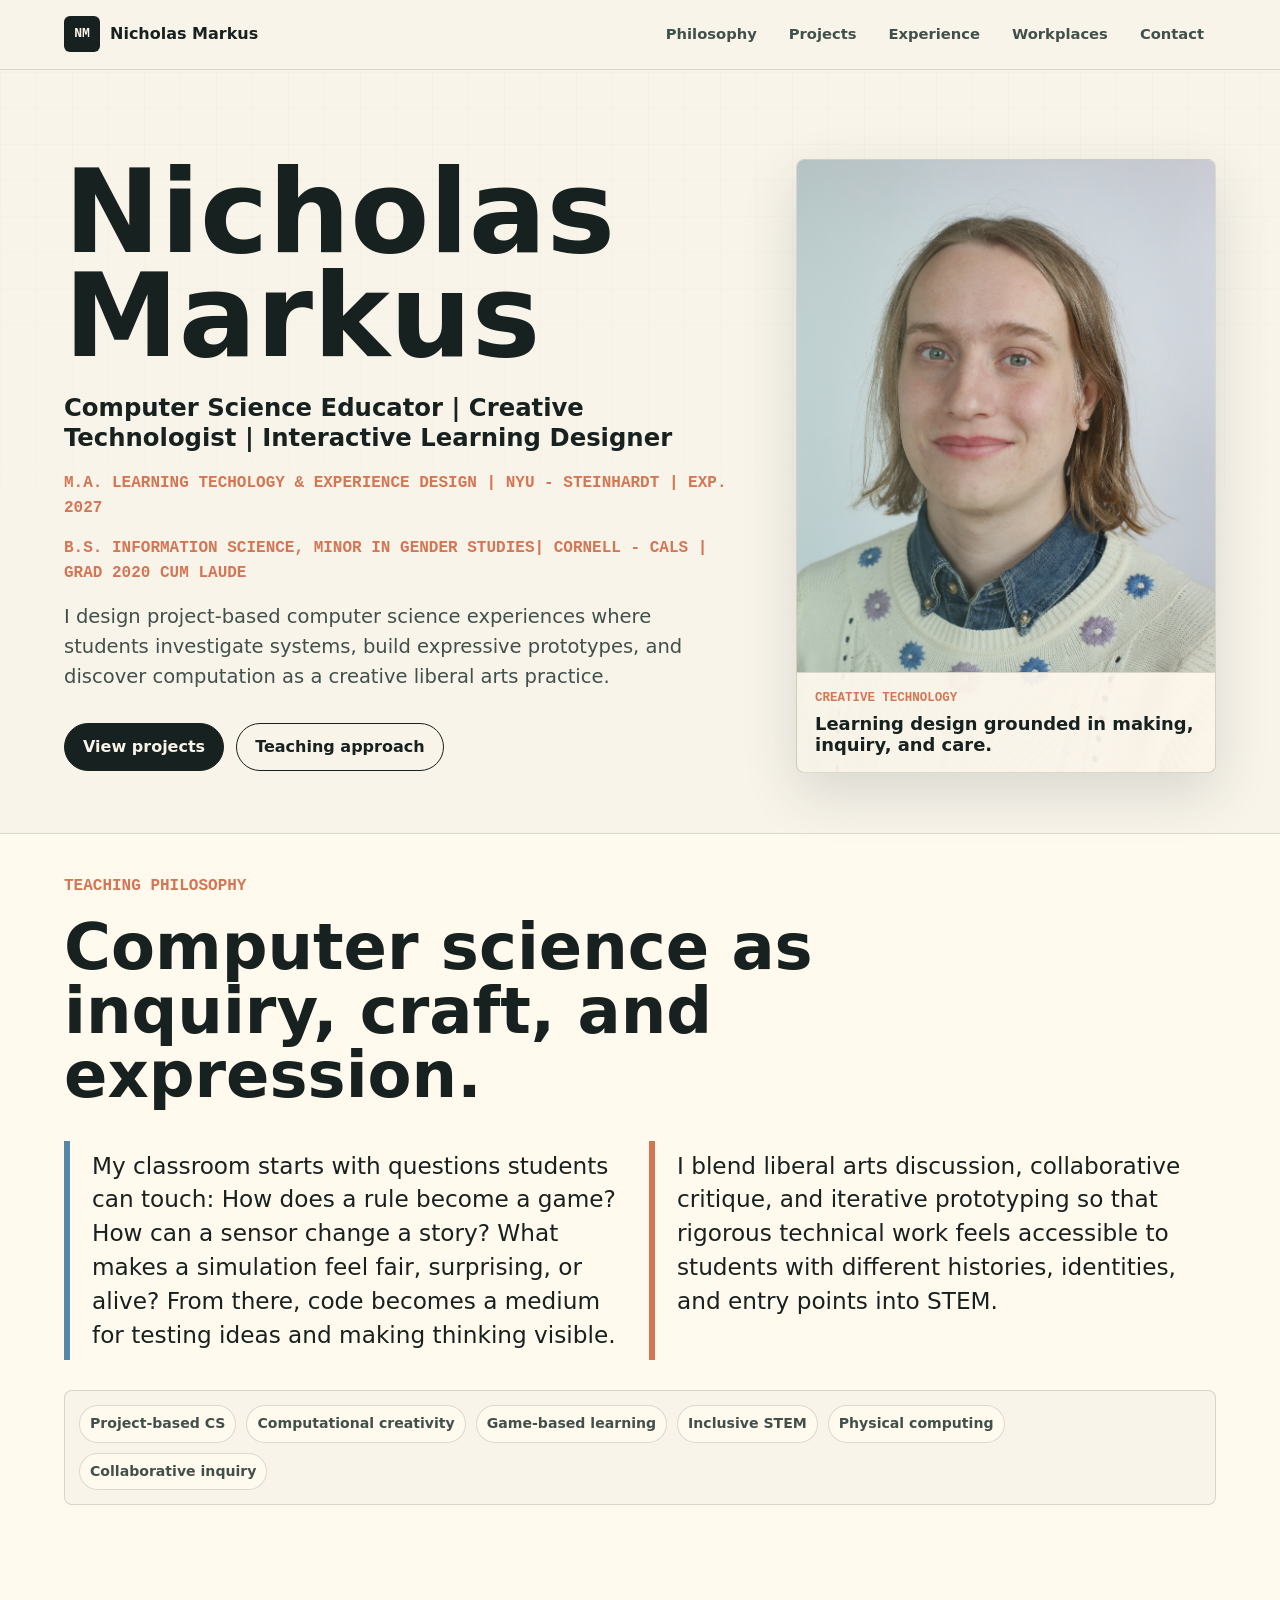
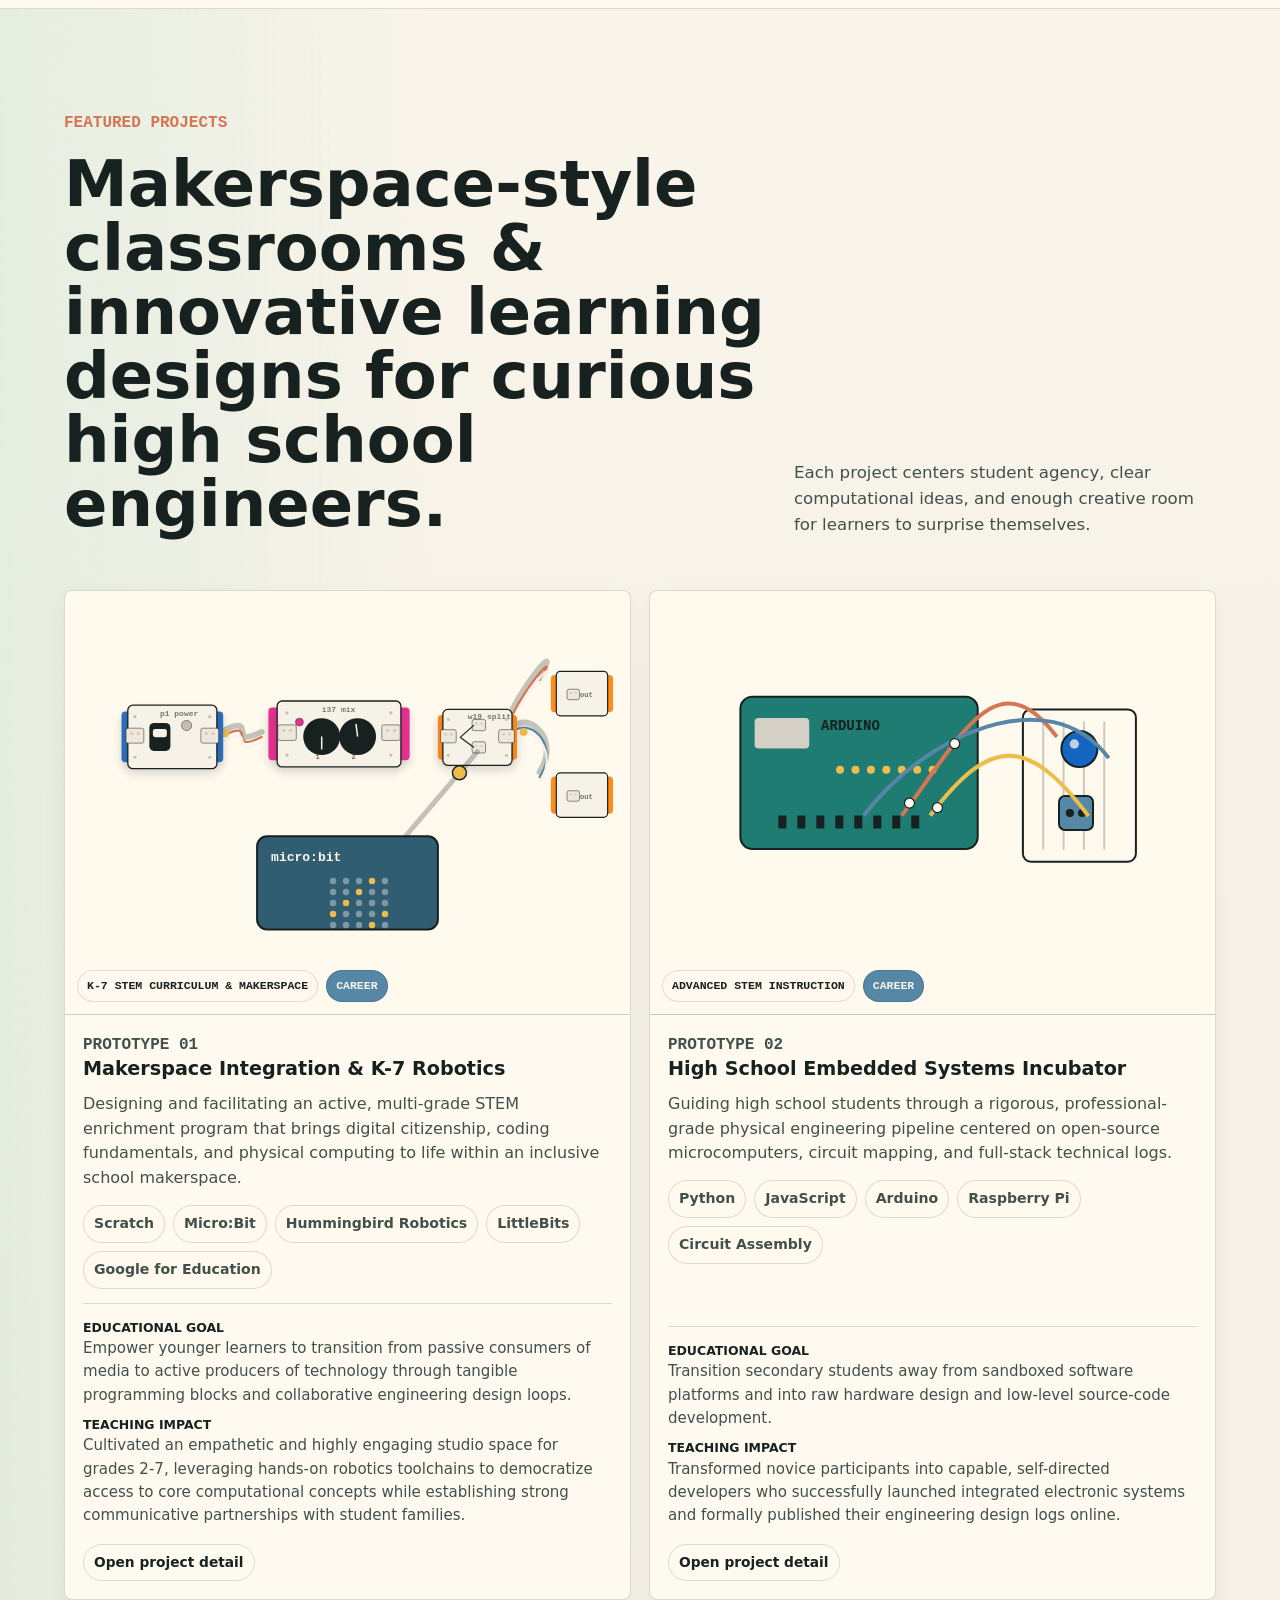
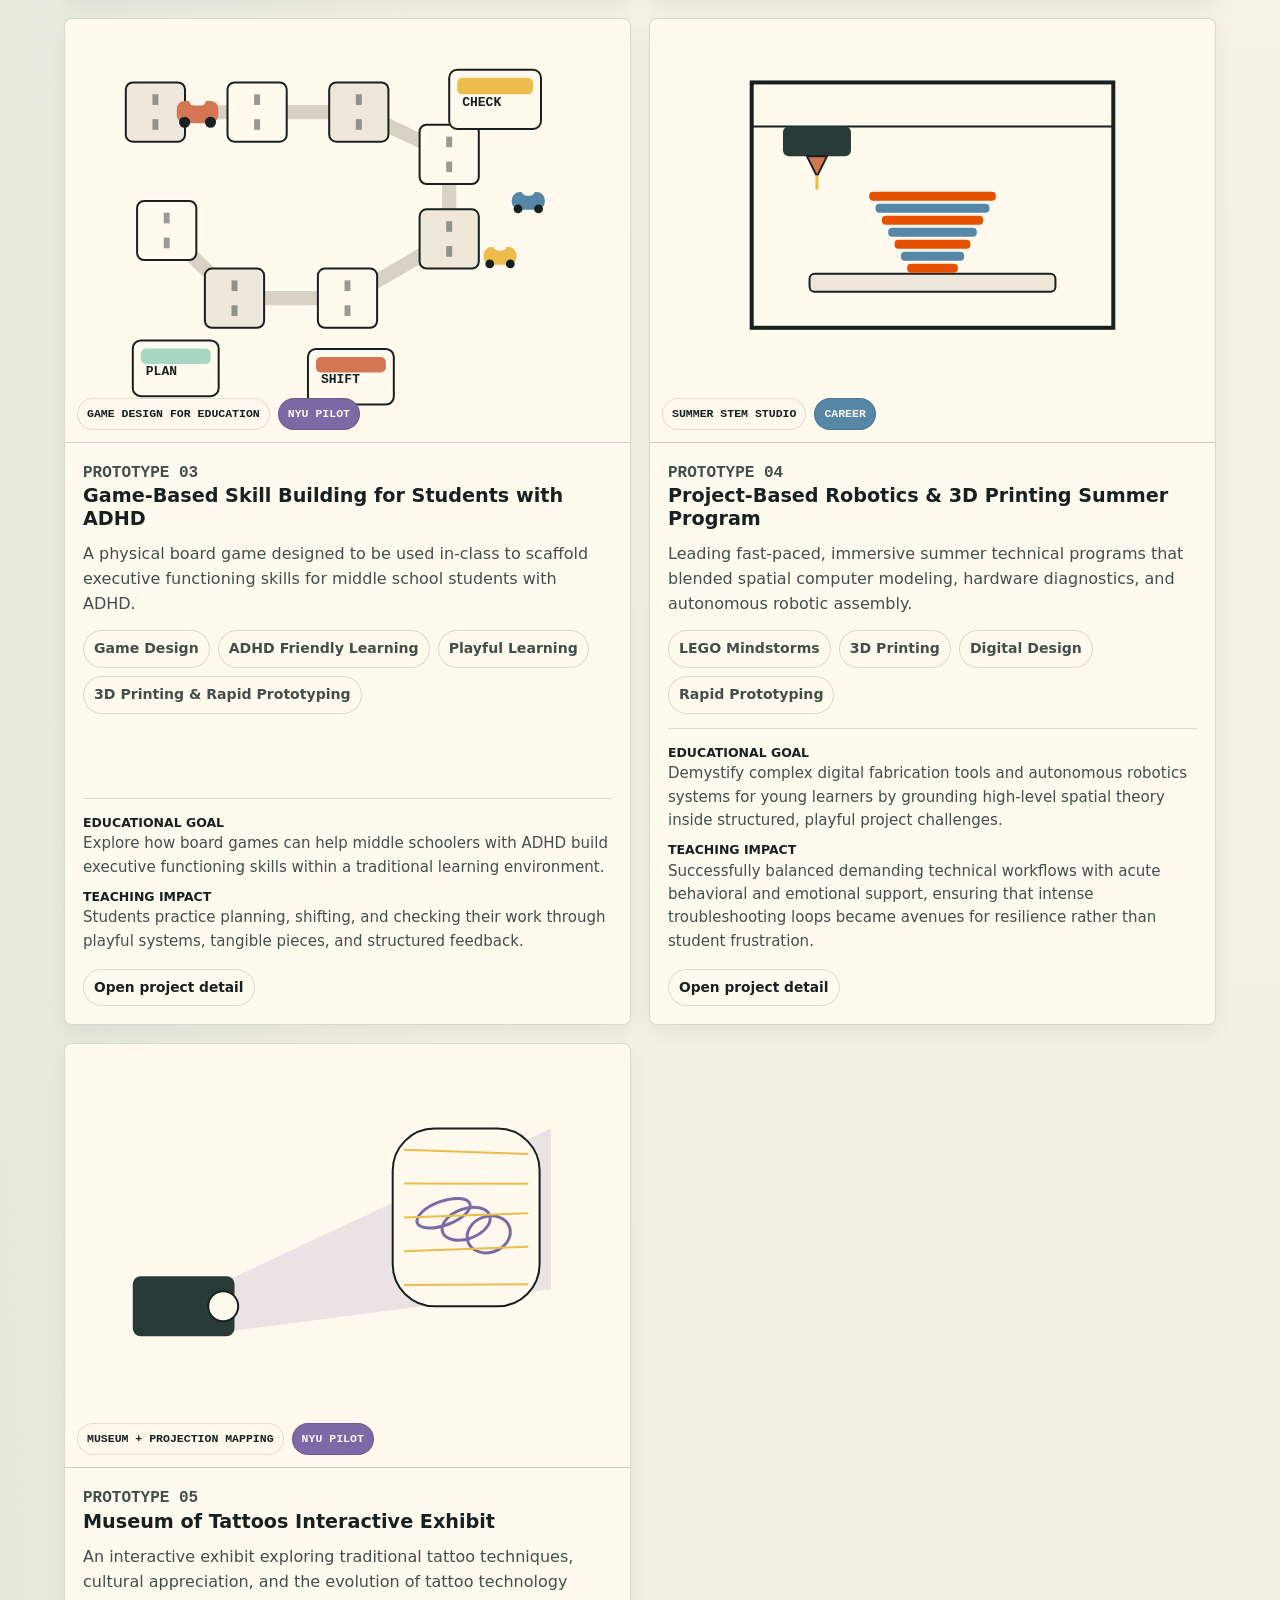
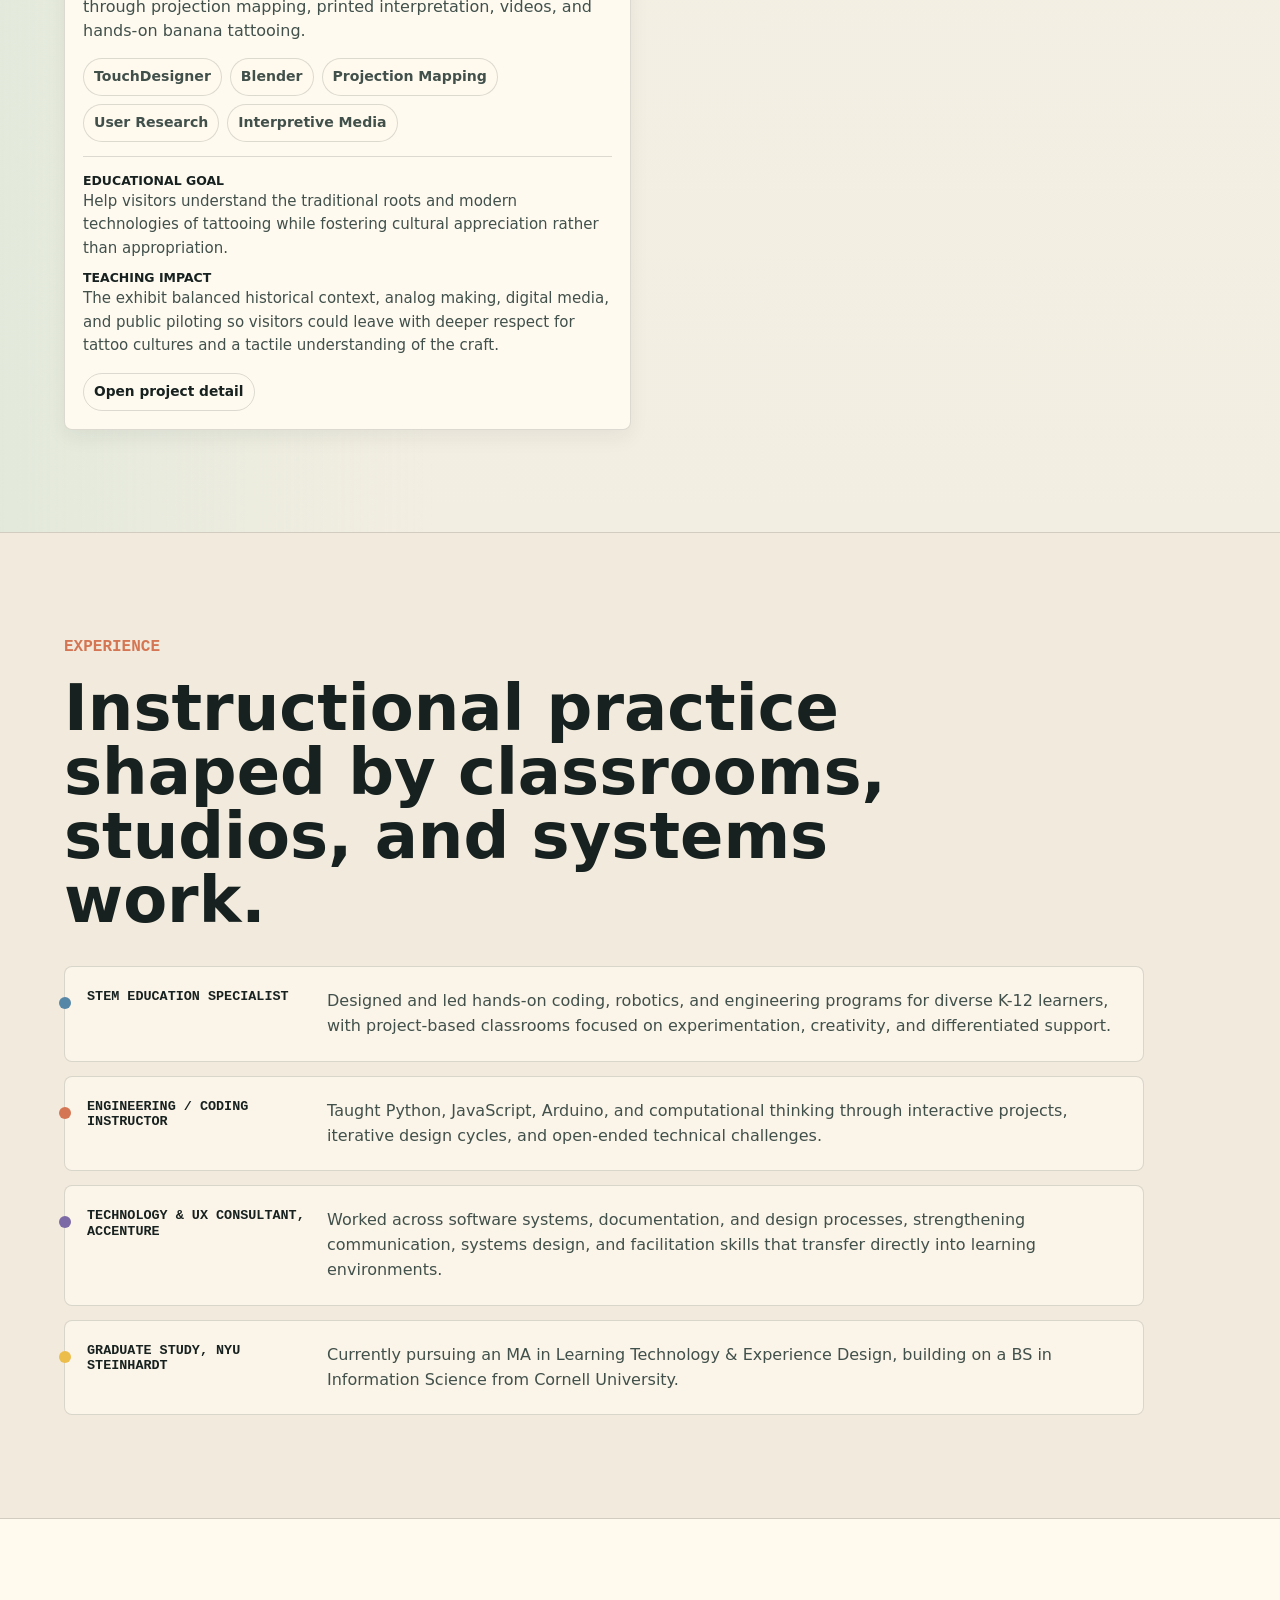
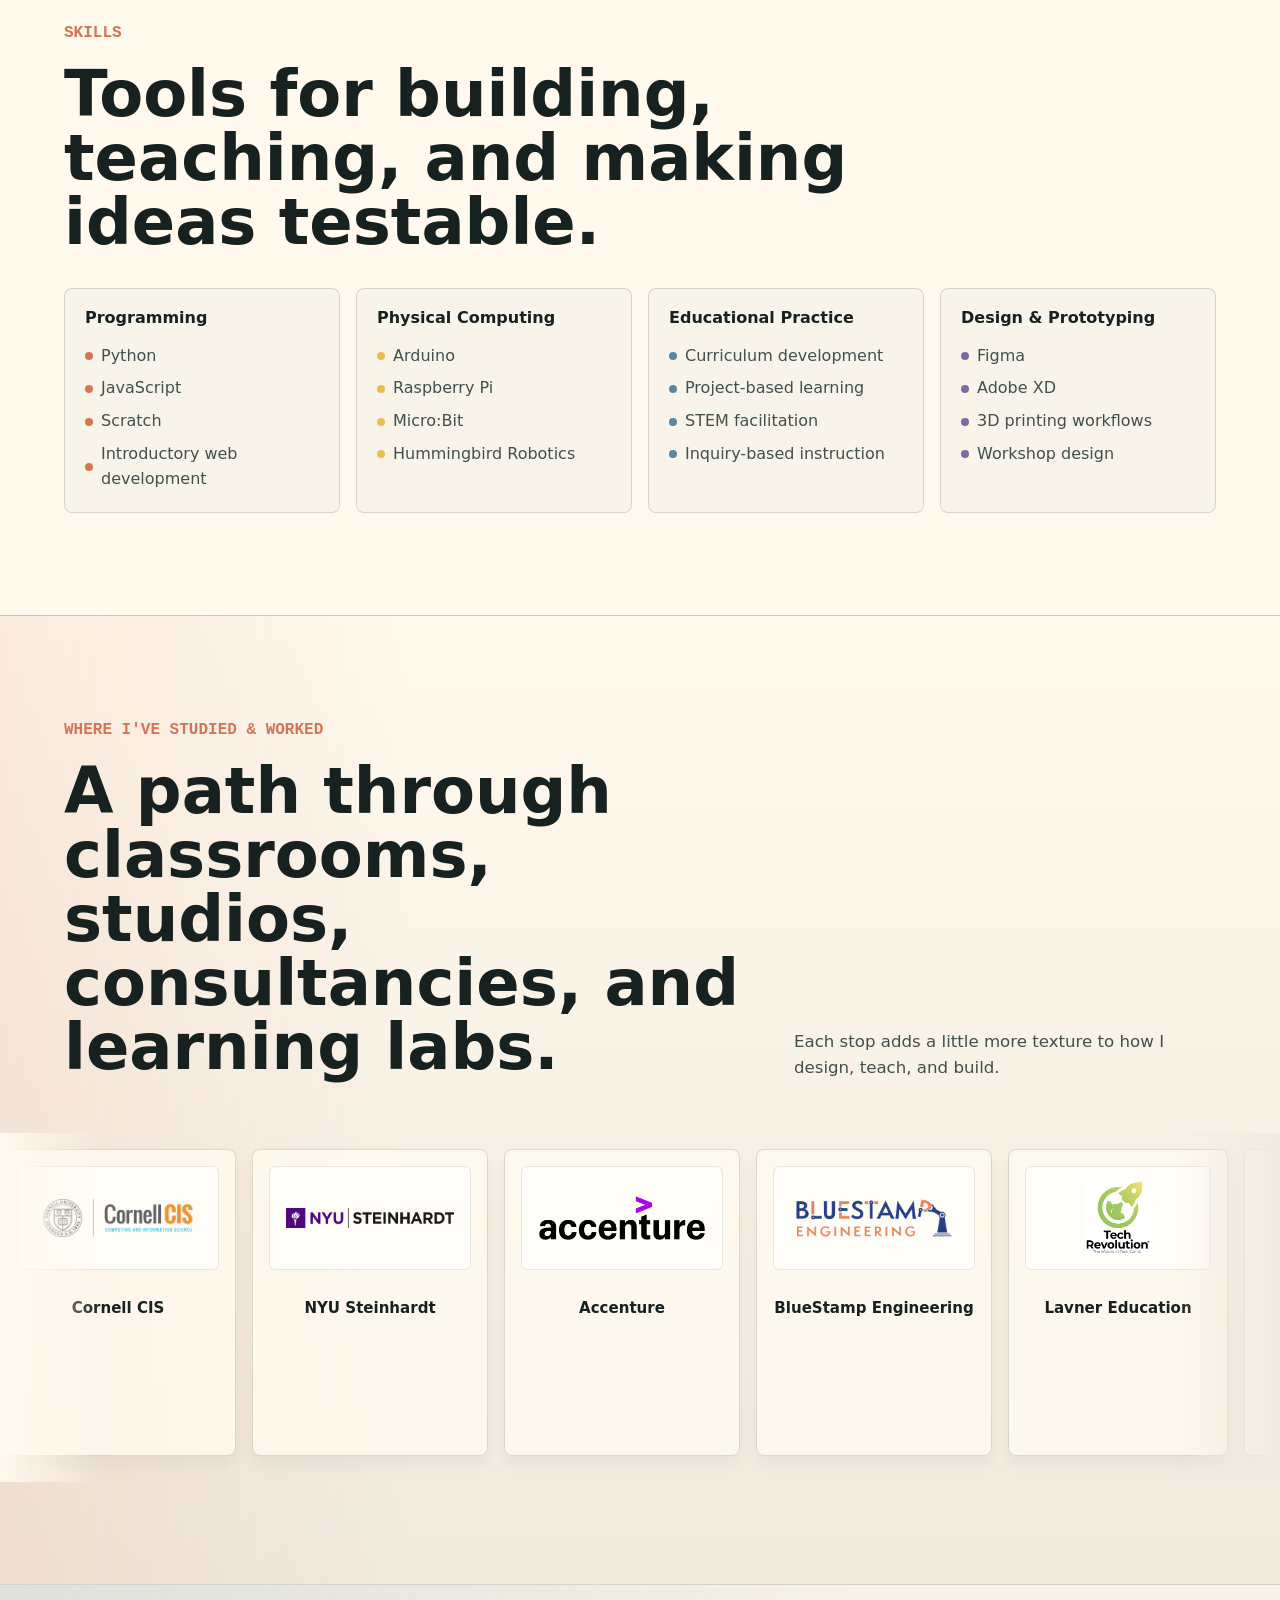
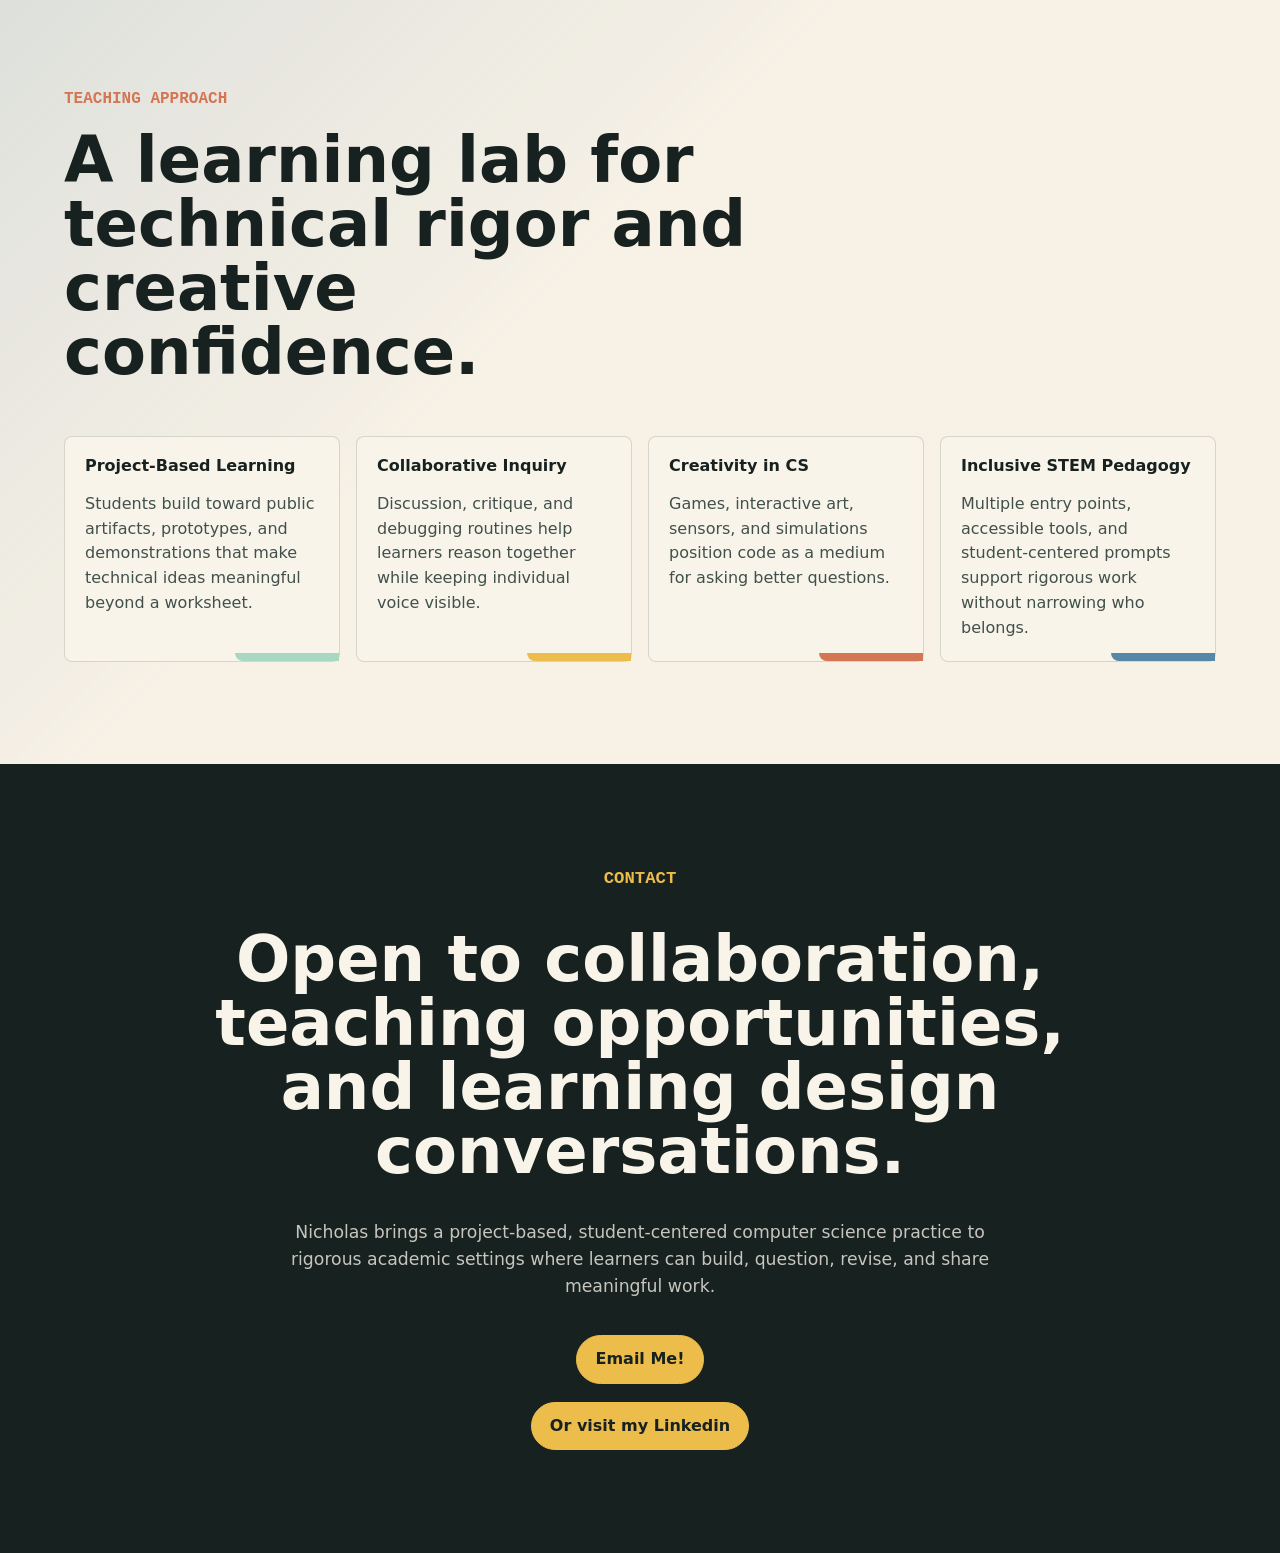
==== index.html @ 75f7d72e "updates from codex" ====
<!doctype html>
<html lang="en">
  <head>
    <meta charset="UTF-8" />
    <meta name="viewport" content="width=device-width, initial-scale=1.0" />
    <meta
      name="description"
      content="Portfolio for Nicholas Markus, Computer Science educator, creative technologist, and interactive learning designer."
    />
    <title>Nicholas Markus | CS Educator & Creative Technologist</title>
    <link rel="stylesheet" href="./styles.css" />
  </head>
  <body>
    <div class="site-shell">
      <header class="topbar" aria-label="Primary navigation">
        <a class="brand-mark" href="#home" aria-label="Nicholas Markus home">
          <span class="brand-glyph" aria-hidden="true">NM</span>
          <span>Nicholas Markus</span>
        </a>
        <nav class="nav-links" aria-label="Page sections">
          <a href="#philosophy">Philosophy</a>
          <a href="#projects">Projects</a>
          <a href="#experience">Experience</a>
          <a href="#workplaces">Workplaces</a>
          <a href="#contact">Contact</a>
        </nav>
      </header>

      <main>
        <section class="hero section-band" id="home" aria-labelledby="hero-title">
          <div class="hero-copy">
            <!-- <p class="eyebrow">Bard High School Early College Manhattan | Summer Scholars Experience</p> -->
            <h1 id="hero-title">Nicholas Markus</h1>
            <p class="tagline">Computer Science Educator | Creative Technologist | Interactive Learning Designer</p>
            <p class="eyebrow">M.A. Learning Techology & Experience Design | NYU - Steinhardt | exp. 2027</p>
            <p class="eyebrow">B.S. Information Science, minor in Gender Studies| Cornell - CALS | grad 2020 Cum Laude</p>
            <p class="hero-intro">
              I design project-based computer science experiences where students investigate systems,
              build expressive prototypes, and discover computation as a creative liberal arts practice.
            </p>
            <div class="hero-actions" aria-label="Portfolio highlights">
              <a class="text-action" href="#projects">View projects</a>
              <a class="text-action secondary" href="#approach">Teaching approach</a>
            </div>
          </div>

          <figure class="hero-portrait" aria-label="Portrait of Nicholas Markus">
            <img
              src="./assets/featured-images/headshots/headshot2.jpg"
              alt="Nicholas Markus"
            />
            <figcaption>
              <span>Creative technology</span>
              <strong>Learning design grounded in making, inquiry, and care.</strong>
            </figcaption>
          </figure>
        </section>


        <section class="section-band philosophy-band" id="philosophy" aria-labelledby="philosophy-title">
          <div class="section-heading">
            <p class="eyebrow">Teaching Philosophy</p>
            <h2 id="philosophy-title">Computer science as inquiry, craft, and expression.</h2>
          </div>
          <div class="philosophy-grid">
            <article class="statement-block">
              <p>
                My classroom starts with questions students can touch: How does a rule become a game?
                How can a sensor change a story? What makes a simulation feel fair, surprising, or alive?
                From there, code becomes a medium for testing ideas and making thinking visible.
              </p>
            </article>
            <article class="statement-block accent">
              <p>
                I blend liberal arts discussion, collaborative critique, and iterative prototyping so that
                rigorous technical work feels accessible to students with different histories, identities,
                and entry points into STEM.
              </p>
            </article>
            <div class="method-strip" aria-label="Core teaching themes">
              <span>Project-based CS</span>
              <span>Computational creativity</span>
              <span>Game-based learning</span>
              <span>Inclusive STEM</span>
              <span>Physical computing</span>
              <span>Collaborative inquiry</span>
            </div>
          </div>
        </section>

        <section class="section-band projects-band" id="projects" aria-labelledby="projects-title">
          <div class="section-heading wide">
            <p class="eyebrow">Featured Projects</p>
            <h2 id="projects-title">Makerspace-style classrooms & innovative learning designs for curious high school engineers.</h2>
            <p>
              Each project centers student agency, clear computational ideas, and enough creative room for
              learners to surprise themselves.
            </p>
          </div>
          <div class="project-grid" id="projectGrid"></div>
        </section>

        <section class="section-band experience-band" id="experience" aria-labelledby="experience-title">
          <div class="section-heading">
            <p class="eyebrow">Experience</p>
            <h2 id="experience-title">Instructional practice shaped by classrooms, studios, and systems work.</h2>
          </div>
          <div class="timeline" id="experienceTimeline"></div>
        </section>

        <section class="section-band skills-band" id="skills" aria-labelledby="skills-title">
          <div class="section-heading">
            <p class="eyebrow">Skills</p>
            <h2 id="skills-title">Tools for building, teaching, and making ideas testable.</h2>
          </div>
          <div class="skills-grid" id="skillsGrid"></div>
        </section>

        <section class="section-band workplaces-band" id="workplaces" aria-labelledby="workplaces-title">
          <div class="section-heading wide">
            <p class="eyebrow">Where I've Studied & Worked</p>
            <h2 id="workplaces-title">A path through classrooms, studios, consultancies, and learning labs.</h2>
            <p>
              Each stop adds a little more texture to how I design, teach, and build.
            </p>
          </div>
          <div class="workplace-marquee" aria-label="Schools and workplaces">
            <div class="workplace-track" id="workplaceTrack"></div>
          </div>
        </section>

        <section class="section-band approach-band" id="approach" aria-labelledby="approach-title">
          <div class="section-heading wide">
            <p class="eyebrow">Teaching Approach</p>
            <h2 id="approach-title">A learning lab for technical rigor and creative confidence.</h2>
          </div>
          <div class="approach-map" id="approachMap"></div>
        </section>

        <section class="section-band contact-band" id="contact" aria-labelledby="contact-title">
          <div class="contact-panel">
            <p class="eyebrow">Contact</p>
            <h2 id="contact-title">Open to collaboration, teaching opportunities, and learning design conversations.</h2>
            <p>
              Nicholas brings a project-based, student-centered computer science practice to rigorous academic
              settings where learners can build, question, revise, and share meaningful work.
            </p>
            <a class="text-action" href="mailto:nm2610@nyu.edu">Email Me!</a>
            <a class="text-action" href="https://www.linkedin.com/in/nicholas-markus/">Or visit my Linkedin</a>
          </div>
        </section>
      </main>
    </div>

    <script src="./project-data.js?v=20260526-career-slugs"></script>
    <script src="./script.js?v=20260526-career-slugs"></script>
  </body>
</html>
---- styles.css ----
:root {
  --ink: #17211f;
  --ink-soft: #41504b;
  --paper: #f8f4ea;
  --paper-2: #efe8da;
  --mint: #a8d8c2;
  --clay: #d47654;
  --sun: #edbd4c;
  --blue: #5787a7;
  --violet: #7c6aa6;
  --line: rgba(23, 33, 31, 0.15);
  --shadow: 0 20px 55px rgba(31, 44, 40, 0.14);
  --radius: 8px;
  color-scheme: light;
}

* {
  box-sizing: border-box;
}

html {
  scroll-behavior: smooth;
}

body {
  margin: 0;
  background: var(--paper);
  color: var(--ink);
  font-family: Inter, ui-sans-serif, system-ui, -apple-system, BlinkMacSystemFont, "Segoe UI", sans-serif;
  line-height: 1.55;
}

body::before {
  content: "";
  position: fixed;
  inset: 0;
  pointer-events: none;
  background-image:
    linear-gradient(rgba(23, 33, 31, 0.035) 1px, transparent 1px),
    linear-gradient(90deg, rgba(23, 33, 31, 0.035) 1px, transparent 1px);
  background-size: 36px 36px;
  mask-image: linear-gradient(to bottom, rgba(0, 0, 0, 0.55), transparent 78%);
  z-index: -1;
}

a {
  color: inherit;
}

button,
input {
  font: inherit;
}

.site-shell {
  min-height: 100vh;
}

.topbar {
  align-items: center;
  backdrop-filter: blur(18px);
  background: rgba(248, 244, 234, 0.82);
  border-bottom: 1px solid var(--line);
  display: flex;
  gap: 24px;
  justify-content: space-between;
  left: 0;
  padding: 14px clamp(18px, 5vw, 64px);
  position: sticky;
  right: 0;
  top: 0;
  z-index: 20;
}

.brand-mark,
.nav-links,
.hero-actions,
.toy-panel,
.method-strip,
.tag-list,
.card-meta {
  align-items: center;
  display: flex;
}

.brand-mark {
  gap: 10px;
  font-weight: 800;
  letter-spacing: 0;
  text-decoration: none;
}

.brand-glyph {
  align-items: center;
  background: var(--ink);
  border-radius: 6px;
  color: var(--paper);
  display: inline-flex;
  font-family: ui-monospace, SFMono-Regular, Menlo, Consolas, monospace;
  font-size: 0.82rem;
  height: 36px;
  justify-content: center;
  width: 36px;
}

.nav-links {
  flex-wrap: wrap;
  gap: 8px;
  justify-content: flex-end;
}

.nav-links a {
  border: 1px solid transparent;
  border-radius: 999px;
  color: var(--ink-soft);
  font-size: 0.92rem;
  font-weight: 700;
  padding: 8px 11px;
  text-decoration: none;
}

.nav-links a:hover,
.nav-links a:focus-visible {
  background: #fff9ee;
  border-color: var(--line);
  color: var(--ink);
}

.section-band {
  padding: clamp(56px, 8vw, 108px) clamp(18px, 5vw, 64px);
  scroll-margin-top: 84px;
}

.hero {
  display: grid;
  gap: clamp(28px, 5vw, 72px);
  grid-template-columns: minmax(0, 1fr) minmax(360px, 420px);
  min-height: calc(92vh - 65px);
  padding-bottom: clamp(8px, 2vw, 14px);
  padding-top: clamp(28px, 4vw, 44px);
}

.hero-copy {
  align-self: center;
  max-width: 840px;
}

.eyebrow {
  color: var(--clay);
  font-family: ui-monospace, SFMono-Regular, Menlo, Consolas, monospace;
  /*font-size: 0.79rem;*/
  font-size: 1.00rem;
  font-weight: 700;
  letter-spacing: 0;
  margin: 0 0 16px;
  text-transform: uppercase;
}

h1,
h2,
h3,
p {
  margin-top: 0;
}

h1 {
  font-size: clamp(4rem, 9vw, 8.4rem);
  letter-spacing: 0;
  line-height: 0.9;
  margin-bottom: 24px;
  max-width: 8.8ch;
}

h2 {
  font-size: clamp(2rem, 5vw, 4.8rem);
  letter-spacing: 0;
  line-height: 1;
  margin-bottom: 18px;
}

h3 {
  font-size: 1.2rem;
  letter-spacing: 0;
  line-height: 1.16;
  margin-bottom: 12px;
}

.tagline {
  color: var(--ink);
  font-size: clamp(1.1rem, 2vw, 1.52rem);
  font-weight: 800;
  line-height: 1.24;
  margin-bottom: 18px;
  max-width: 760px;
}

.hero-intro {
  color: var(--ink-soft);
  font-size: clamp(1.02rem, 1.7vw, 1.22rem);
  max-width: 690px;
}

.hero-actions {
  flex-wrap: wrap;
  gap: 12px;
  margin-top: 30px;
}

.text-action {
  background: var(--ink);
  border: 1px solid var(--ink);
  border-radius: 999px;
  color: var(--paper);
  display: inline-flex;
  font-weight: 800;
  min-height: 44px;
  padding: 11px 18px;
  text-decoration: none;
  transition: transform 180ms ease, box-shadow 180ms ease, background 180ms ease;
}

.text-action:hover,
.text-action:focus-visible {
  box-shadow: 0 10px 24px rgba(23, 33, 31, 0.2);
  transform: translateY(-2px);
}

.text-action.secondary {
  background: transparent;
  color: var(--ink);
}

.lab-instrument {
  align-self: center;
  background:
    linear-gradient(145deg, rgba(255, 249, 238, 0.98), rgba(234, 226, 211, 0.98)),
    var(--paper-2);
  border: 1px solid var(--line);
  border-radius: var(--radius);
  box-shadow: var(--shadow);
  min-height: 500px;
  overflow: hidden;
  position: relative;
}

.hero-portrait {
  align-self: center;
  background:
    linear-gradient(145deg, rgba(255, 249, 238, 0.98), rgba(239, 232, 218, 0.98)),
    var(--paper-2);
  border: 1px solid var(--line);
  border-radius: var(--radius);
  box-shadow: var(--shadow);
  display: grid;
  margin: 0;
  overflow: hidden;
  position: relative;
}

.hero-portrait::before {
  background:
    linear-gradient(90deg, rgba(168, 216, 194, 0.28), transparent),
    linear-gradient(180deg, transparent, rgba(23, 33, 31, 0.2));
  content: "";
  inset: 0;
  pointer-events: none;
  position: absolute;
  z-index: 1;
}

.hero-portrait img {
  aspect-ratio: 4 / 5;
  display: block;
  height: min(68vh, 690px);
  object-fit: cover;
  object-position: 50% 38%;
  width: 100%;
}

.hero-portrait figcaption {
  background: rgba(255, 249, 238, 0.92);
  border-top: 1px solid var(--line);
  bottom: 0;
  display: grid;
  gap: 4px;
  left: 0;
  padding: 16px 18px;
  position: absolute;
  right: 0;
  z-index: 2;
}

.hero-portrait figcaption span {
  color: var(--clay);
  font-family: ui-monospace, SFMono-Regular, Menlo, Consolas, monospace;
  font-size: 0.78rem;
  font-weight: 700;
  text-transform: uppercase;
}

.hero-portrait figcaption strong {
  font-size: clamp(1rem, 1.4vw, 1.2rem);
  line-height: 1.22;
}

.instrument-top {
  align-items: center;
  border-bottom: 1px solid var(--line);
  display: flex;
  font-family: ui-monospace, SFMono-Regular, Menlo, Consolas, monospace;
  font-size: 0.8rem;
  font-weight: 700;
  justify-content: space-between;
  padding: 14px 16px;
  text-transform: uppercase;
}

.signal-dots {
  display: flex;
  gap: 6px;
}

.signal-dots i {
  background: var(--mint);
  border: 1px solid rgba(23, 33, 31, 0.3);
  border-radius: 50%;
  height: 11px;
  width: 11px;
}

.signal-dots i:nth-child(2) {
  background: var(--sun);
}

.signal-dots i:nth-child(3) {
  background: var(--clay);
}

#learningToy {
  display: block;
  height: min(50vh, 370px);
  width: 100%;
}

.toy-panel {
  border-top: 1px solid var(--line);
  gap: 10px;
  padding: 12px;
}

.icon-button {
  align-items: center;
  background: #fff9ee;
  border: 1px solid var(--line);
  border-radius: 6px;
  color: var(--ink);
  cursor: pointer;
  display: inline-flex;
  font-family: ui-monospace, SFMono-Regular, Menlo, Consolas, monospace;
  font-size: 1.1rem;
  font-weight: 700;
  height: 40px;
  justify-content: center;
  transition: background 160ms ease, transform 160ms ease;
  width: 40px;
}

.icon-button:hover,
.icon-button.is-active {
  background: var(--sun);
  transform: translateY(-1px);
}

#toyRange {
  accent-color: var(--clay);
  flex: 1;
  min-width: 120px;
}

.section-heading {
  max-width: 940px;
}

.section-heading.wide {
  display: grid;
  gap: 24px;
  grid-template-columns: minmax(0, 0.92fr) minmax(260px, 0.55fr);
  max-width: none;
}

.section-heading.wide .eyebrow {
  grid-column: 1 / -1;
  margin-bottom: -8px;
}

.section-heading.wide p:not(.eyebrow) {
  align-self: end;
  color: var(--ink-soft);
  font-size: 1.04rem;
}

.philosophy-band {
  background: #fff9ee;
  border-block: 1px solid var(--line);
  padding-top: clamp(28px, 4vw, 40px);
}

.philosophy-grid {
  display: grid;
  gap: 18px;
  grid-template-columns: minmax(0, 1fr) minmax(0, 1fr);
  margin-top: 34px;
}

.statement-block {
  border-left: 6px solid var(--blue);
  padding: 8px 0 8px 22px;
}

.statement-block.accent {
  border-left-color: var(--clay);
}

.statement-block p {
  font-size: clamp(1.08rem, 2vw, 1.45rem);
  line-height: 1.46;
  margin-bottom: 0;
}

.method-strip {
  background: var(--paper);
  border: 1px solid var(--line);
  border-radius: var(--radius);
  flex-wrap: wrap;
  gap: 10px;
  grid-column: 1 / -1;
  margin-top: 12px;
  padding: 14px;
}

.method-strip span,
.tag-list span {
  background: #fff9ee;
  border: 1px solid var(--line);
  border-radius: 999px;
  color: var(--ink-soft);
  font-size: 0.88rem;
  font-weight: 800;
  padding: 7px 10px;
}

.projects-band {
  background:
    linear-gradient(90deg, rgba(168, 216, 194, 0.22), transparent 34%),
    linear-gradient(180deg, var(--paper), #f3eee2);
}

.project-grid {
  display: grid;
  gap: 18px;
  grid-template-columns: repeat(5, minmax(240px, 1fr));
  margin-top: 36px;
}

.project-card {
  background: #fffaf0;
  border: 1px solid var(--line);
  border-radius: var(--radius);
  box-shadow: 0 8px 20px rgba(23, 33, 31, 0.06);
  color: inherit;
  display: flex;
  flex-direction: column;
  min-height: 580px;
  overflow: hidden;
  text-decoration: none;
  transition: border-color 180ms ease, box-shadow 180ms ease, transform 180ms ease;
}

.project-card:hover,
.project-card:focus-visible {
  border-color: rgba(23, 33, 31, 0.35);
  box-shadow: var(--shadow);
  outline: none;
  transform: translateY(-5px);
}

.prototype-stage {
  aspect-ratio: 4 / 3;
  background: var(--stage-bg, #dcecdf);
  border-bottom: 1px solid var(--line);
  display: grid;
  overflow: hidden;
  place-items: center;
  position: relative;
}

.prototype-stage canvas {
  height: 100%;
  width: 100%;
}

.stage-badges {
  align-items: center;
  bottom: 12px;
  display: flex;
  flex-wrap: wrap;
  gap: 8px;
  left: 12px;
  max-width: calc(100% - 24px);
  position: absolute;
}

.stage-label,
.stage-category {
  border-radius: 999px;
  font-family: ui-monospace, SFMono-Regular, Menlo, Consolas, monospace;
  font-size: 0.72rem;
  font-weight: 700;
  padding: 6px 9px;
  text-transform: uppercase;
}

.stage-label {
  background: rgba(255, 249, 238, 0.86);
  border: 1px solid rgba(23, 33, 31, 0.13);
}

.stage-category {
  background: var(--category-bg, var(--ink));
  border: 1px solid rgba(23, 33, 31, 0.18);
  color: var(--paper);
}

.stage-category.career {
  --category-bg: var(--blue);
}

.stage-category.nyu {
  --category-bg: var(--violet);
}

.stage-category.default {
  --category-bg: var(--ink);
}

.project-body {
  display: flex;
  flex: 1;
  flex-direction: column;
  gap: 14px;
  padding: 18px;
}

.project-body p {
  color: var(--ink-soft);
  margin-bottom: 0;
}

.project-detail {
  border-top: 1px solid var(--line);
  display: grid;
  gap: 8px;
  margin-top: auto;
  padding-top: 14px;
}

.project-detail strong {
  color: var(--ink);
  display: block;
  font-size: 0.78rem;
  text-transform: uppercase;
}

.project-detail span {
  color: var(--ink-soft);
  font-size: 0.94rem;
}

.project-link-cue {
  align-self: flex-start;
  border: 1px solid var(--line);
  border-radius: 999px;
  color: var(--ink);
  display: inline-flex;
  font-size: 0.86rem;
  font-weight: 800;
  margin-top: 2px;
  padding: 7px 10px;
}

.tag-list {
  flex-wrap: wrap;
  gap: 8px;
}

.project-page main {
  background:
    linear-gradient(90deg, rgba(168, 216, 194, 0.16), transparent 36%),
    var(--paper);
}

.project-detail-hero {
  display: grid;
  gap: clamp(28px, 5vw, 72px);
  grid-template-columns: minmax(0, 0.95fr) minmax(320px, 0.62fr);
  min-height: auto;
  padding-top: clamp(34px, 6vw, 76px);
}

.back-link {
  align-items: center;
  border: 1px solid var(--line);
  border-radius: 999px;
  display: inline-flex;
  font-weight: 800;
  gap: 8px;
  margin-bottom: 28px;
  min-height: 42px;
  padding: 9px 14px;
  text-decoration: none;
  transition: background 160ms ease, transform 160ms ease;
}

.back-link:hover,
.back-link:focus-visible {
  background: #fff9ee;
  transform: translateX(-2px);
}

.project-detail-hero h1 {
  font-size: clamp(3rem, 7vw, 7rem);
  max-width: 11ch;
}

.project-summary {
  color: var(--ink-soft);
  font-size: clamp(1.05rem, 1.6vw, 1.26rem);
  max-width: 760px;
}

.project-snapshot {
  align-self: start;
  background: #fffaf0;
  border: 1px solid var(--line);
  border-radius: var(--radius);
  box-shadow: var(--shadow);
  display: grid;
  gap: 18px;
  padding: 20px;
}

.snapshot-visual {
  background:
    linear-gradient(135deg, var(--detail-theme, var(--mint)), transparent 64%),
    #fff9ee;
  border: 1px solid var(--line);
  border-radius: 6px;
  display: grid;
  min-height: 300px;
  overflow: hidden;
  place-items: center;
  position: relative;
}

.snapshot-visual::before,
.snapshot-visual::after {
  border: 2px solid rgba(23, 33, 31, 0.45);
  border-radius: 999px;
  content: "";
  position: absolute;
}

.snapshot-visual::before {
  height: 120px;
  transform: rotate(-18deg);
  width: 190px;
}

.snapshot-visual::after {
  height: 72px;
  transform: rotate(24deg);
  width: 120px;
}

.snapshot-visual.has-image::before,
.snapshot-visual.has-image::after {
  display: none;
}

.snapshot-visual span {
  background: rgba(255, 249, 238, 0.88);
  border: 1px solid var(--line);
  border-radius: 999px;
  font-family: ui-monospace, SFMono-Regular, Menlo, Consolas, monospace;
  font-size: 0.78rem;
  font-weight: 700;
  padding: 8px 10px;
  position: relative;
  text-transform: uppercase;
  z-index: 1;
}

.snapshot-list {
  display: grid;
  gap: 12px;
  margin: 0;
}

.snapshot-list div {
  border-top: 1px solid var(--line);
  display: grid;
  gap: 4px;
  padding-top: 12px;
}

.snapshot-list dt {
  font-family: ui-monospace, SFMono-Regular, Menlo, Consolas, monospace;
  font-size: 0.76rem;
  font-weight: 700;
  text-transform: uppercase;
}

.snapshot-list dd {
  color: var(--ink-soft);
  margin: 0;
}

.project-detail-band {
  background: #fff9ee;
  border-block: 1px solid var(--line);
}

.detail-layout {
  display: grid;
  gap: 20px;
  grid-template-columns: minmax(0, 1fr) minmax(280px, 0.38fr);
  margin-top: 34px;
}

.detail-main,
.detail-sidebar {
  display: grid;
  gap: 16px;
}

.detail-panel,
.asset-drop,
.reflection-card {
  background: var(--paper);
  border: 1px solid var(--line);
  border-radius: var(--radius);
  padding: 22px;
}

.detail-panel p,
.reflection-card p {
  color: var(--ink-soft);
  margin-bottom: 0;
}

.detail-panel ul,
.asset-drop ul {
  color: var(--ink-soft);
  margin-bottom: 0;
  padding-left: 20px;
}

.asset-drop {
  background:
    linear-gradient(135deg, rgba(237, 189, 76, 0.14), transparent 52%),
    var(--paper);
}

.asset-drop code {
  background: #fff9ee;
  border: 1px solid var(--line);
  border-radius: 6px;
  display: block;
  font-size: 0.84rem;
  margin-top: 12px;
  overflow-wrap: anywhere;
  padding: 10px;
}

.project-gallery {
  display: grid;
  gap: 16px;
  grid-template-columns: repeat(3, minmax(0, 1fr));
  margin-top: 34px;
}

.gallery-slot {
  align-content: end;
  aspect-ratio: 4 / 3;
  background:
    linear-gradient(135deg, rgba(87, 135, 167, 0.2), transparent),
    #fffaf0;
  border: 1px dashed rgba(23, 33, 31, 0.28);
  border-radius: var(--radius);
  color: var(--ink-soft);
  display: grid;
  font-weight: 800;
  isolation: isolate;
  overflow: hidden;
  padding: 16px;
  position: relative;
}

.gallery-slot:has(img) {
  border-style: solid;
  color: var(--paper);
  text-shadow: 0 1px 12px rgba(23, 33, 31, 0.45);
}

.gallery-slot:has(img)::after {
  background: linear-gradient(180deg, transparent, rgba(23, 33, 31, 0.74));
  content: "";
  inset: 30% 0 0;
  pointer-events: none;
  position: absolute;
  z-index: 1;
}

.gallery-slot img {
  display: block;
  object-position: center top;
  height: 100%;
  inset: 0;
  object-fit: cover;
  position: absolute;
  transition: transform 220ms ease, filter 220ms ease;
  width: 100%;
  z-index: 0;
}

.gallery-slot:hover img {
  filter: saturate(1.04) contrast(1.03);
  transform: scale(1.035);
}

.gallery-slot > span {
  align-self: end;
  position: relative;
  z-index: 2;
}

.detail-accordion {
  display: grid;
  gap: 10px;
}

.detail-accordion details {
  background: #fffaf0;
  border: 1px solid var(--line);
  border-radius: var(--radius);
  padding: 16px;
}

.detail-accordion summary {
  cursor: pointer;
  font-weight: 800;
}

.detail-accordion p {
  color: var(--ink-soft);
  margin: 12px 0 0;
}

.detail-accordion iframe {
  border: 1px solid var(--line);
  border-radius: calc(var(--radius) - 4px);
  display: block;
  height: clamp(420px, 58vh, 640px);
  margin: 16px auto 0;
  max-width: 920px;
  width: 100%;
}

.technical-process {
  display: grid;
  gap: 18px;
  margin-top: 14px;
}

.technical-process > p,
.technical-takeaway p {
  color: var(--ink-soft);
  line-height: 1.58;
  margin: 0;
}

.technical-flow {
  counter-reset: process-step;
  display: grid;
  gap: 12px;
  grid-template-columns: repeat(7, minmax(118px, 1fr));
  list-style: none;
  margin: 0;
  padding: 0;
}

.technical-flow li {
  background: #f8f4ea;
  border: 1px solid var(--line);
  border-radius: calc(var(--radius) - 4px);
  display: grid;
  gap: 7px;
  min-height: 190px;
  padding: 14px;
  position: relative;
}

.technical-flow li::before {
  align-items: center;
  background: var(--ink);
  border-radius: 999px;
  color: var(--paper);
  content: counter(process-step, decimal-leading-zero);
  counter-increment: process-step;
  display: inline-flex;
  font-family: ui-monospace, SFMono-Regular, Menlo, Consolas, monospace;
  font-size: 0.68rem;
  font-weight: 800;
  height: 28px;
  justify-content: center;
  width: 28px;
}

.technical-flow li:not(:last-child)::after {
  color: var(--clay);
  content: "->";
  font-family: ui-monospace, SFMono-Regular, Menlo, Consolas, monospace;
  font-weight: 900;
  position: absolute;
  right: -12px;
  top: 50%;
  transform: translate(50%, -50%);
  z-index: 1;
}

.technical-flow li.is-breakpoint {
  background: #fff3ea;
  border-color: rgba(212, 118, 84, 0.45);
}

.technical-flow span {
  color: var(--clay);
  font-family: ui-monospace, SFMono-Regular, Menlo, Consolas, monospace;
  font-size: 0.68rem;
  font-weight: 800;
  text-transform: uppercase;
}

.technical-flow strong {
  font-size: 1rem;
  line-height: 1.12;
}

.technical-flow p {
  color: var(--ink-soft);
  font-size: 0.88rem;
  line-height: 1.38;
  margin: 0;
}

.technical-takeaway {
  background: rgba(124, 106, 166, 0.1);
  border: 1px solid rgba(124, 106, 166, 0.28);
  border-radius: calc(var(--radius) - 4px);
  padding: 18px;
}

.technical-takeaway h3 {
  font-size: 1rem;
  margin-bottom: 8px;
}

.experience-band {
  background: #f2eadc;
  border-block: 1px solid var(--line);
}

.timeline {
  display: grid;
  gap: 14px;
  margin-top: 34px;
  max-width: 1080px;
}

.timeline-item {
  align-items: start;
  background: rgba(255, 249, 238, 0.66);
  border: 1px solid var(--line);
  border-radius: var(--radius);
  display: grid;
  gap: 20px;
  grid-template-columns: 220px minmax(0, 1fr);
  padding: 22px;
  position: relative;
}

.timeline-item::before {
  background: var(--item-color, var(--blue));
  border-radius: 999px;
  content: "";
  height: 12px;
  left: -6px;
  position: absolute;
  top: 30px;
  width: 12px;
}

.timeline-role {
  font-family: ui-monospace, SFMono-Regular, Menlo, Consolas, monospace;
  font-size: 0.84rem;
  font-weight: 700;
  text-transform: uppercase;
}

.timeline-item p {
  color: var(--ink-soft);
  margin-bottom: 0;
}

.skills-band {
  background: #fff9ee;
}

.skills-grid,
.approach-map {
  display: grid;
  gap: 16px;
  grid-template-columns: repeat(4, minmax(180px, 1fr));
  margin-top: 34px;
}

.skill-cluster,
.approach-node {
  background: var(--paper);
  border: 1px solid var(--line);
  border-radius: var(--radius);
  padding: 20px;
}

.skill-cluster h3,
.approach-node h3 {
  font-size: 1rem;
  margin-bottom: 16px;
}

.skill-cluster ul {
  display: grid;
  gap: 8px;
  list-style: none;
  margin: 0;
  padding: 0;
}

.skill-cluster li {
  align-items: center;
  color: var(--ink-soft);
  display: flex;
  gap: 8px;
}

.skill-cluster li::before {
  background: var(--cluster-color, var(--blue));
  border-radius: 50%;
  content: "";
  flex: 0 0 auto;
  height: 8px;
  width: 8px;
}

.workplaces-band {
  background:
    linear-gradient(90deg, rgba(212, 118, 84, 0.11), transparent 32%),
    linear-gradient(180deg, #fff9ee, #f1eadf);
  border-top: 1px solid var(--line);
  overflow: hidden;
}

.workplace-marquee {
  margin-inline: calc(clamp(18px, 5vw, 64px) * -1);
  margin-top: 36px;
  overflow: hidden;
  padding-block: 16px 26px;
  position: relative;
}

.workplace-marquee::before,
.workplace-marquee::after {
  content: "";
  inset-block: 0;
  pointer-events: none;
  position: absolute;
  width: clamp(28px, 8vw, 110px);
  z-index: 3;
}

.workplace-marquee::before {
  background: linear-gradient(90deg, #fff9ee, transparent);
  left: 0;
}

.workplace-marquee::after {
  background: linear-gradient(270deg, #f1eadf, transparent);
  right: 0;
}

.workplace-track {
  align-items: stretch;
  animation: workplace-scroll 42s linear infinite;
  display: flex;
  gap: 16px;
  width: max-content;
  will-change: transform;
}

.workplace-marquee:hover .workplace-track,
.workplace-marquee:focus-within .workplace-track,
.workplace-marquee:has(.workplace-item:hover) .workplace-track {
  animation-play-state: paused;
}

.workplace-item {
  background: rgba(255, 250, 240, 0.82);
  border: 1px solid var(--line);
  border-radius: var(--radius);
  box-shadow: 0 8px 20px rgba(23, 33, 31, 0.06);
  color: inherit;
  display: grid;
  flex: 0 0 220px;
  gap: 12px;
  min-height: 198px;
  padding: 16px;
  text-align: center;
  text-decoration: none;
  transition: border-color 180ms ease, box-shadow 180ms ease, transform 180ms ease;
}

.workplace-item:hover,
.workplace-item:focus-visible {
  border-color: rgba(23, 33, 31, 0.32);
  box-shadow: var(--shadow);
  outline: none;
  transform: translateY(-8px) scale(1.04);
}

.logo-field {
  align-items: center;
  background: #fffdf7;
  border: 1px solid rgba(23, 33, 31, 0.1);
  border-radius: 6px;
  display: flex;
  height: 104px;
  justify-content: center;
  padding: 16px;
}

.logo-field img {
  display: block;
  filter: saturate(0.86) contrast(1.02);
  max-height: 72px;
  max-width: 168px;
  object-fit: contain;
  transition: filter 180ms ease, transform 180ms ease;
}

.workplace-item:hover .logo-field img,
.workplace-item:focus-visible .logo-field img {
  filter: saturate(1) contrast(1.04);
  transform: scale(1.03);
}

.workplace-name {
  font-size: 0.94rem;
  font-weight: 800;
  line-height: 1.16;
}

.workplace-note {
  color: var(--ink-soft);
  font-size: 0.86rem;
  line-height: 1.32;
  margin: 0;
  opacity: 0;
  transform: translateY(4px);
  transition: opacity 180ms ease, transform 180ms ease;
}

.workplace-item:hover .workplace-note,
.workplace-item:focus-visible .workplace-note {
  opacity: 1;
  transform: translateY(0);
}

@keyframes workplace-scroll {
  from {
    transform: translateX(0);
  }

  to {
    transform: translateX(calc(-50% - 8px));
  }
}

.approach-band {
  background:
    linear-gradient(135deg, rgba(87, 135, 167, 0.16), transparent 42%),
    #f7f1e6;
  border-top: 1px solid var(--line);
}

.approach-node {
  min-height: 220px;
  position: relative;
}

.approach-node::after {
  background: var(--node-color, var(--mint));
  border-radius: 0 0 0 8px;
  content: "";
  height: 8px;
  inset: auto 0 0 auto;
  position: absolute;
  width: 38%;
}

.approach-node p {
  color: var(--ink-soft);
  margin-bottom: 0;
}

.contact-band {
  background: var(--ink);
  color: var(--paper);
}

.contact-panel {
  display: grid;
  gap: 18px;
  margin: 0 auto;
  max-width: 980px;
  text-align: center;
}

.contact-panel .eyebrow {
  color: var(--sun);
}

.contact-panel p {
  color: rgba(248, 244, 234, 0.78);
  font-size: 1.08rem;
  margin-inline: auto;
  max-width: 760px;
}

.contact-panel .text-action {
  background: var(--sun);
  border-color: var(--sun);
  color: var(--ink);
  justify-self: center;
}

@media (max-width: 1300px) {
  .project-grid {
    grid-template-columns: repeat(2, minmax(260px, 1fr));
  }

}

@media (max-width: 1100px) {
  .technical-flow {
    grid-template-columns: 1fr;
  }

  .technical-flow li {
    min-height: auto;
  }

  .technical-flow li:not(:last-child)::after {
    bottom: -14px;
    content: "↓";
    left: 28px;
    right: auto;
    top: auto;
    transform: none;
  }
}

@media (max-width: 980px) {
  .section-band {
    scroll-margin-top: 178px;
  }

  .hero,
  .project-detail-hero,
  .section-heading.wide,
  .philosophy-grid,
  .timeline-item,
  .detail-layout,
  .skills-grid,
  .approach-map {
    grid-template-columns: 1fr;
  }

  .lab-instrument {
    min-height: auto;
  }

  .hero-portrait img {
    height: auto;
    max-height: 680px;
  }

  .project-grid {
    grid-template-columns: 1fr;
  }

  .project-gallery {
    grid-template-columns: 1fr;
  }

  .topbar {
    align-items: flex-start;
    flex-direction: column;
  }

  .nav-links {
    justify-content: flex-start;
  }
}

@media (max-width: 620px) {
  .section-band {
    padding-inline: 16px;
  }

  h1 {
    font-size: clamp(3.1rem, 19vw, 5.4rem);
    max-width: 8.5ch;
  }

  .nav-links a {
    padding-inline: 8px;
  }

  .toy-panel {
    flex-wrap: wrap;
  }

  .workplace-marquee {
    margin-inline: -16px;
  }

  .workplace-item {
    flex-basis: 196px;
    min-height: 188px;
  }

  #toyRange {
    flex-basis: 100%;
  }

  .project-card {
    min-height: auto;
  }
}

@media (prefers-reduced-motion: reduce) {
  *,
  *::before,
  *::after {
    animation-duration: 0.01ms !important;
    animation-iteration-count: 1 !important;
    scroll-behavior: auto !important;
    transition-duration: 0.01ms !important;
  }

  .workplace-track {
    animation: none;
  }
}
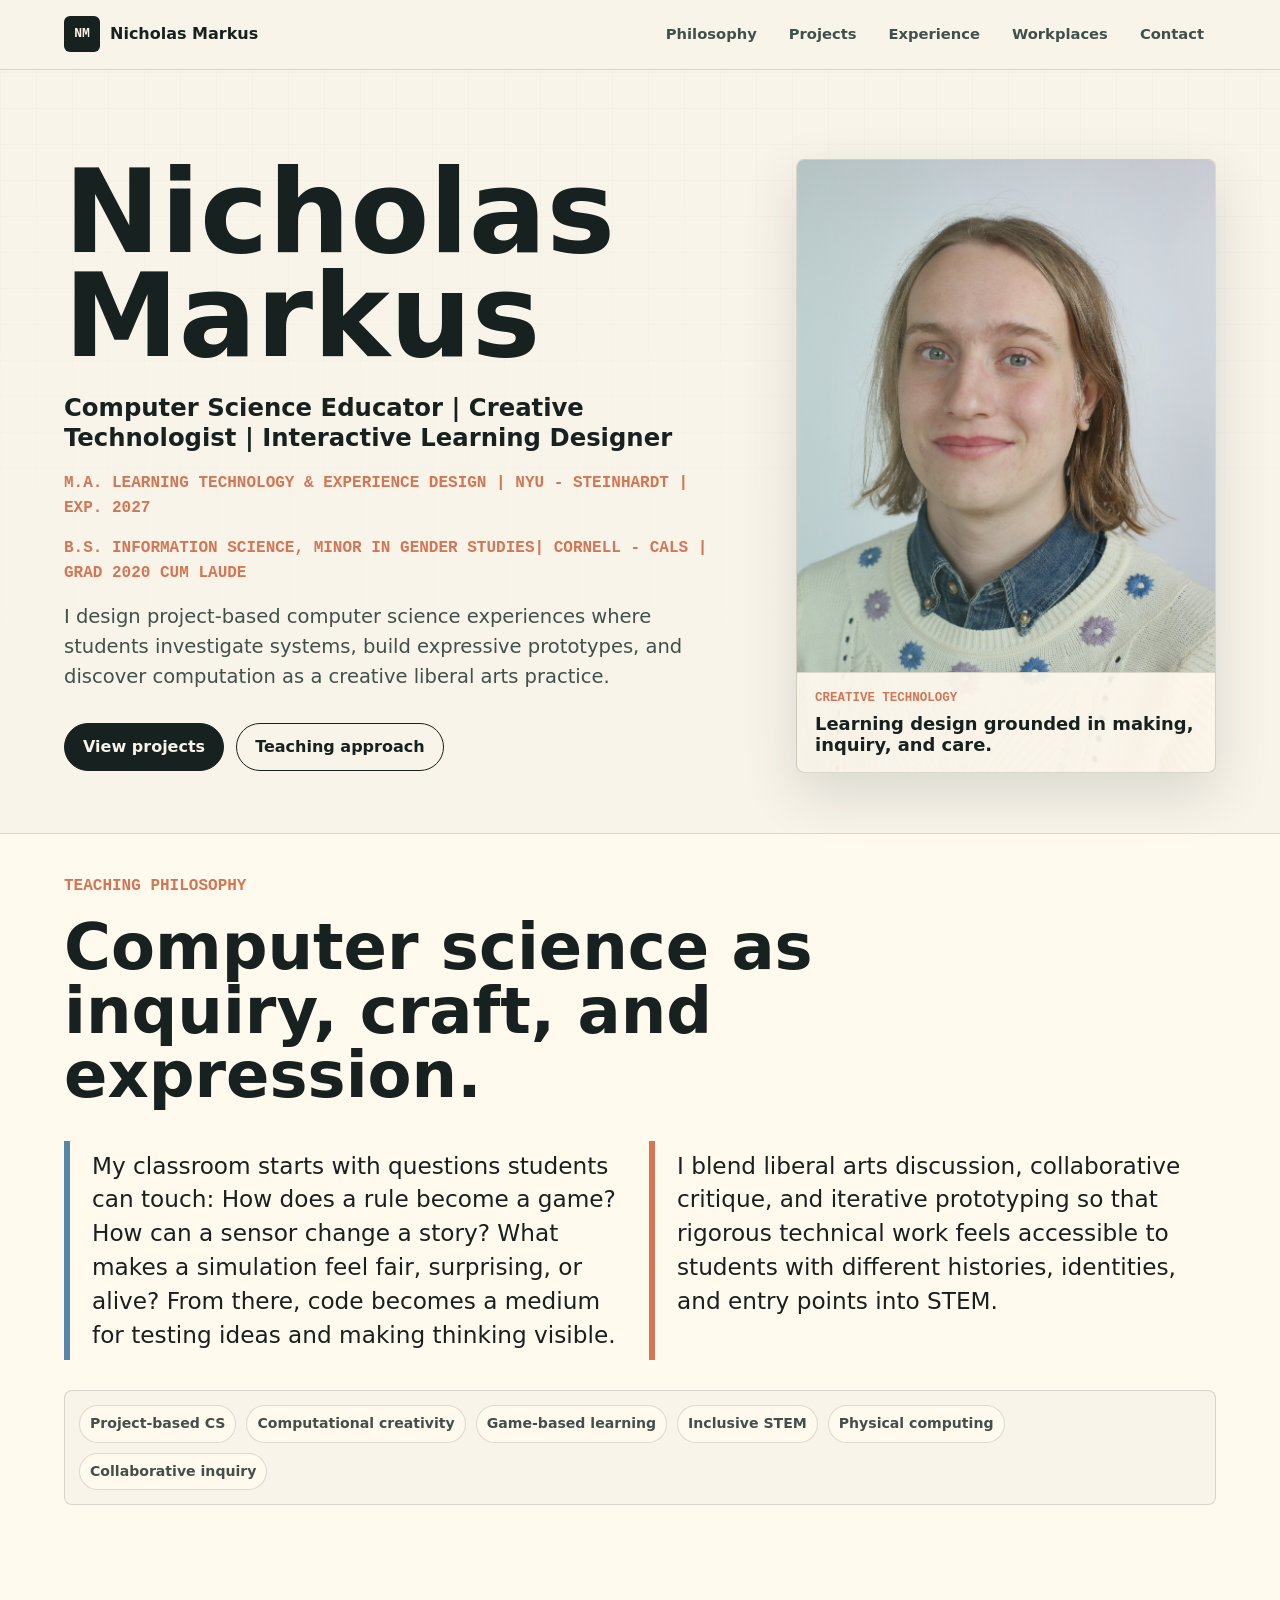
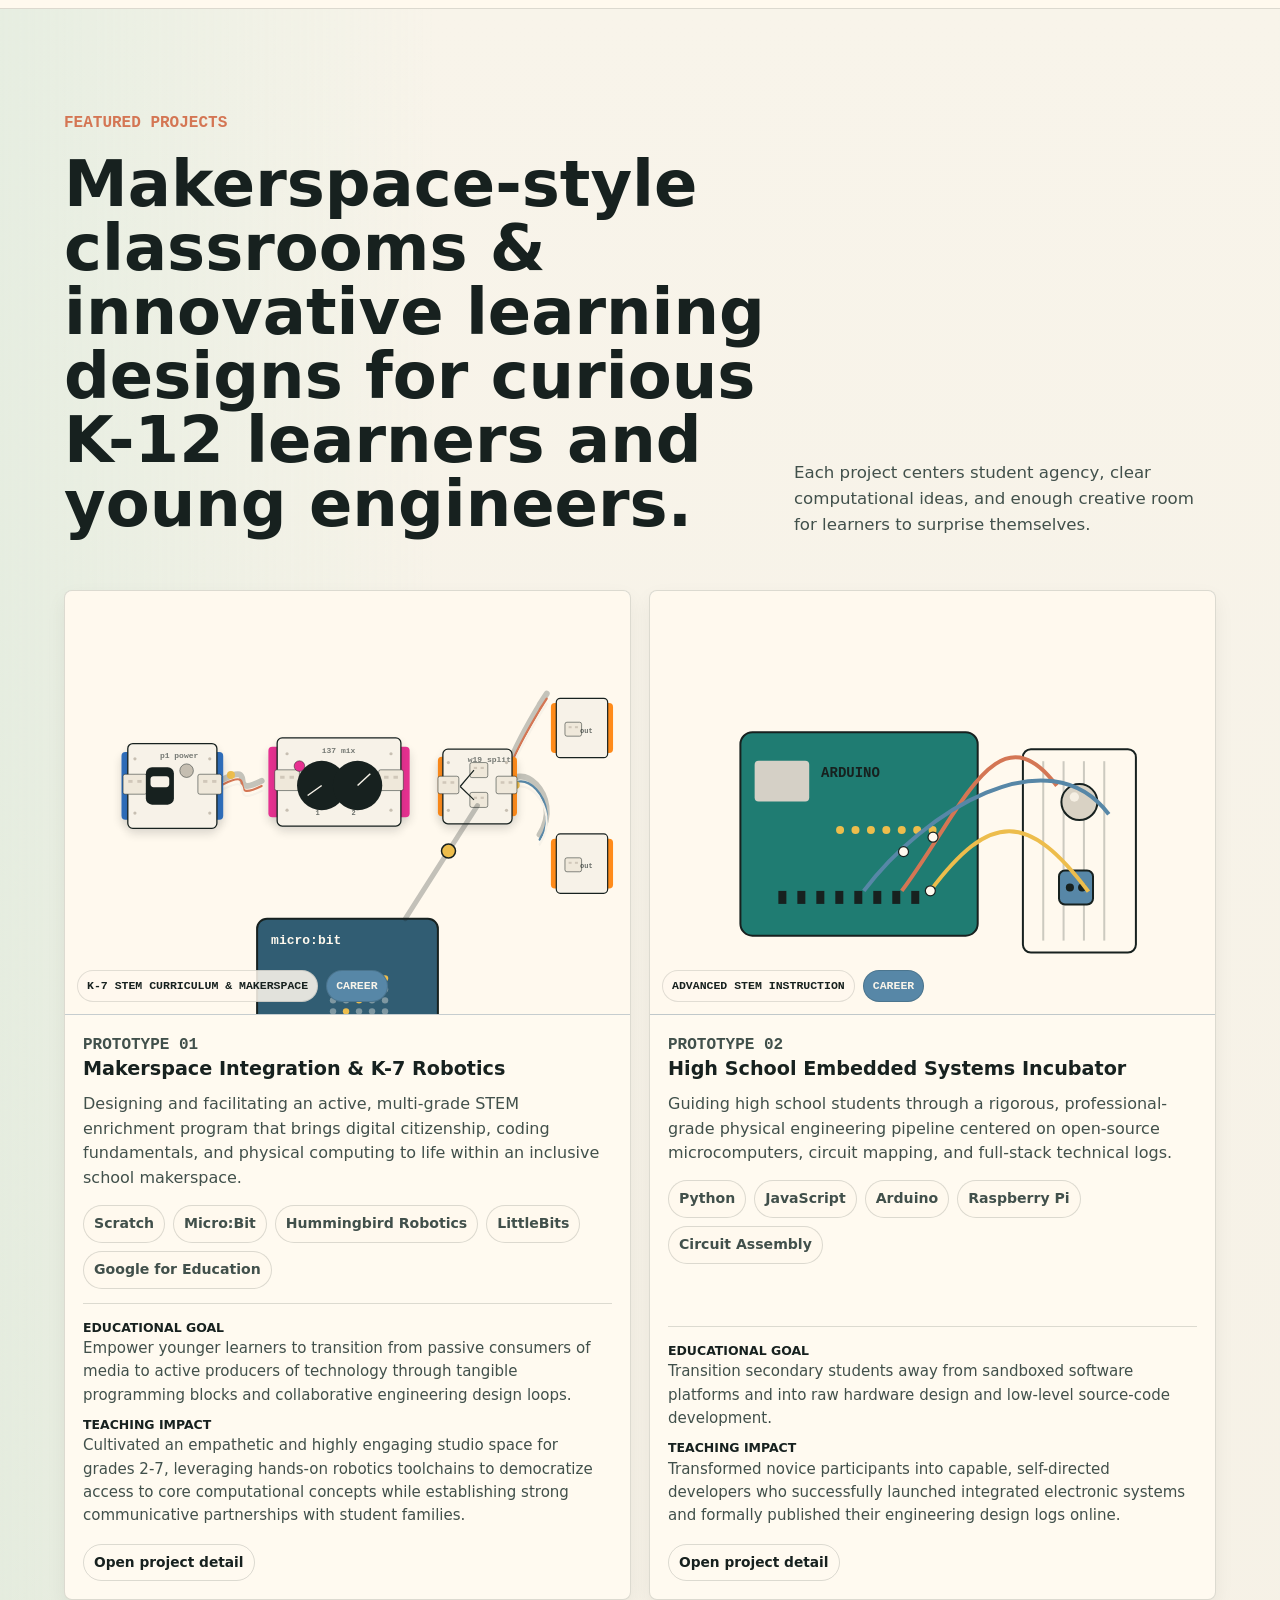
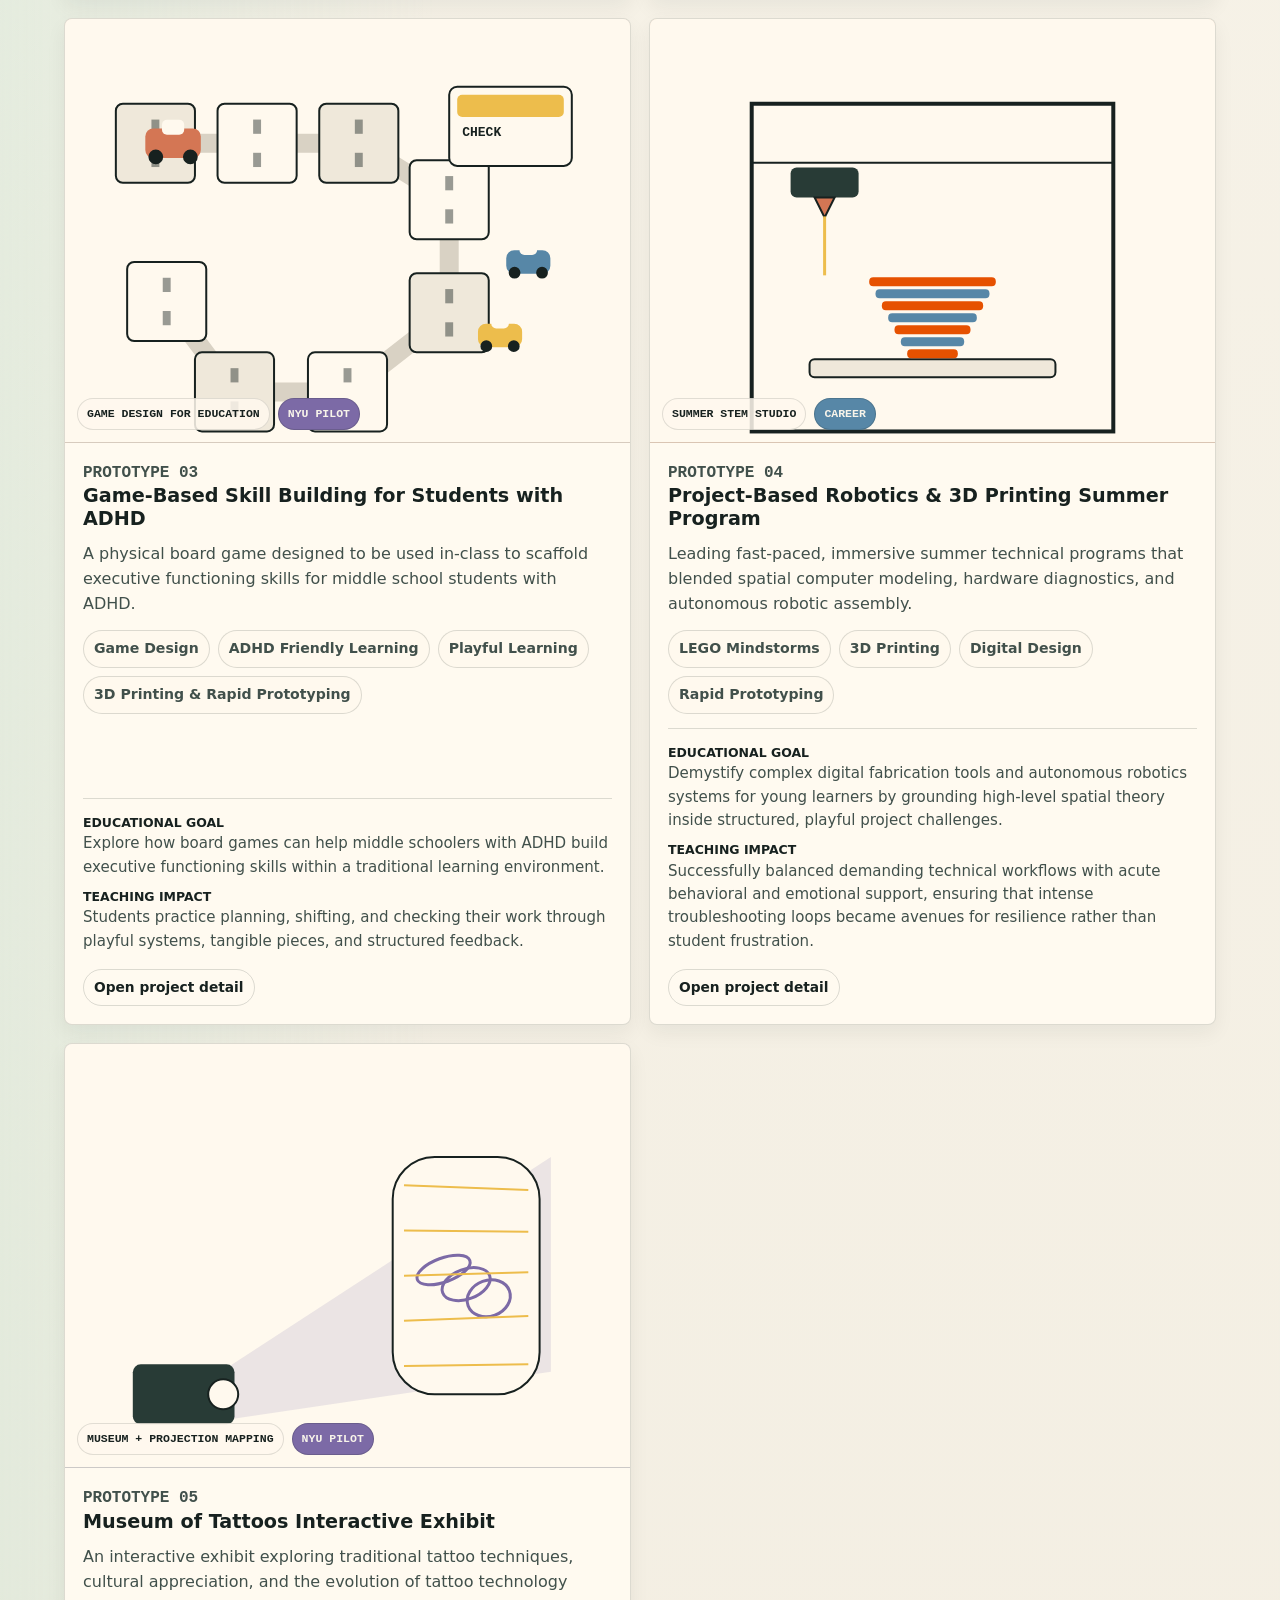
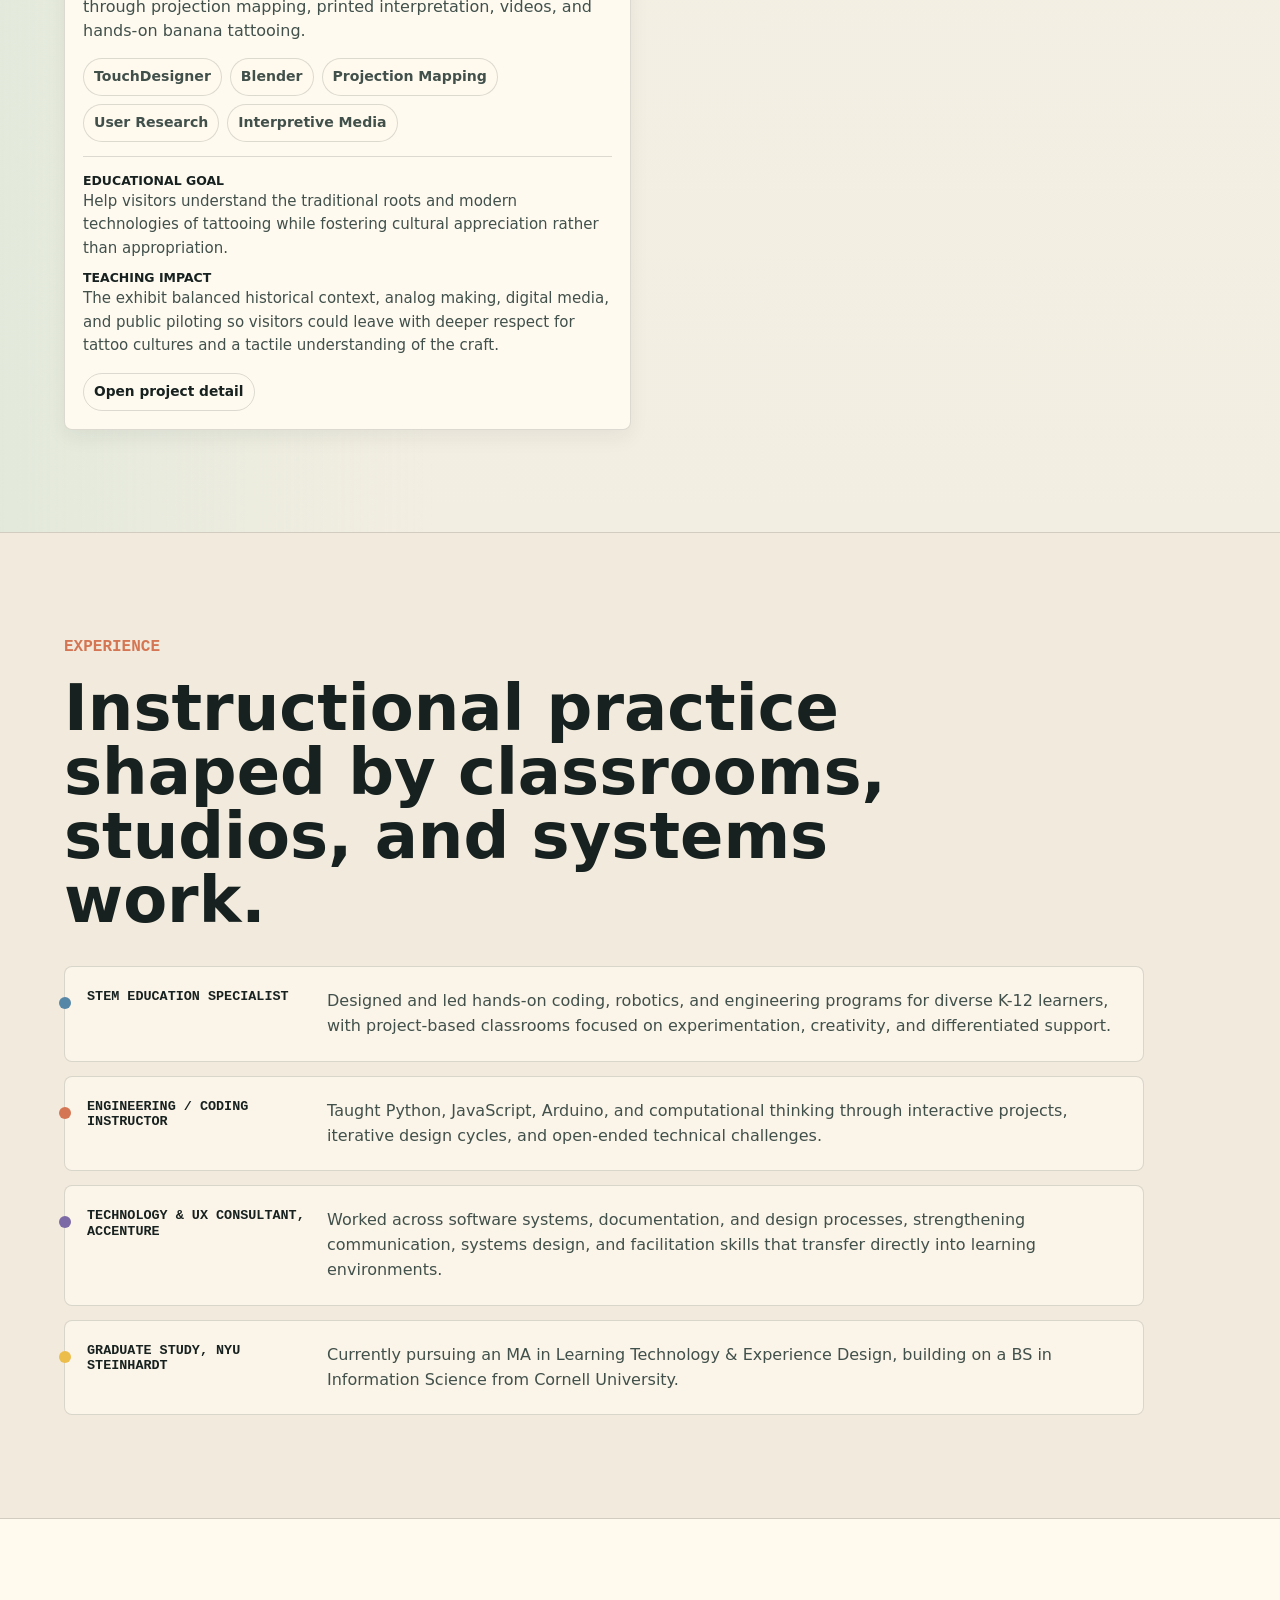
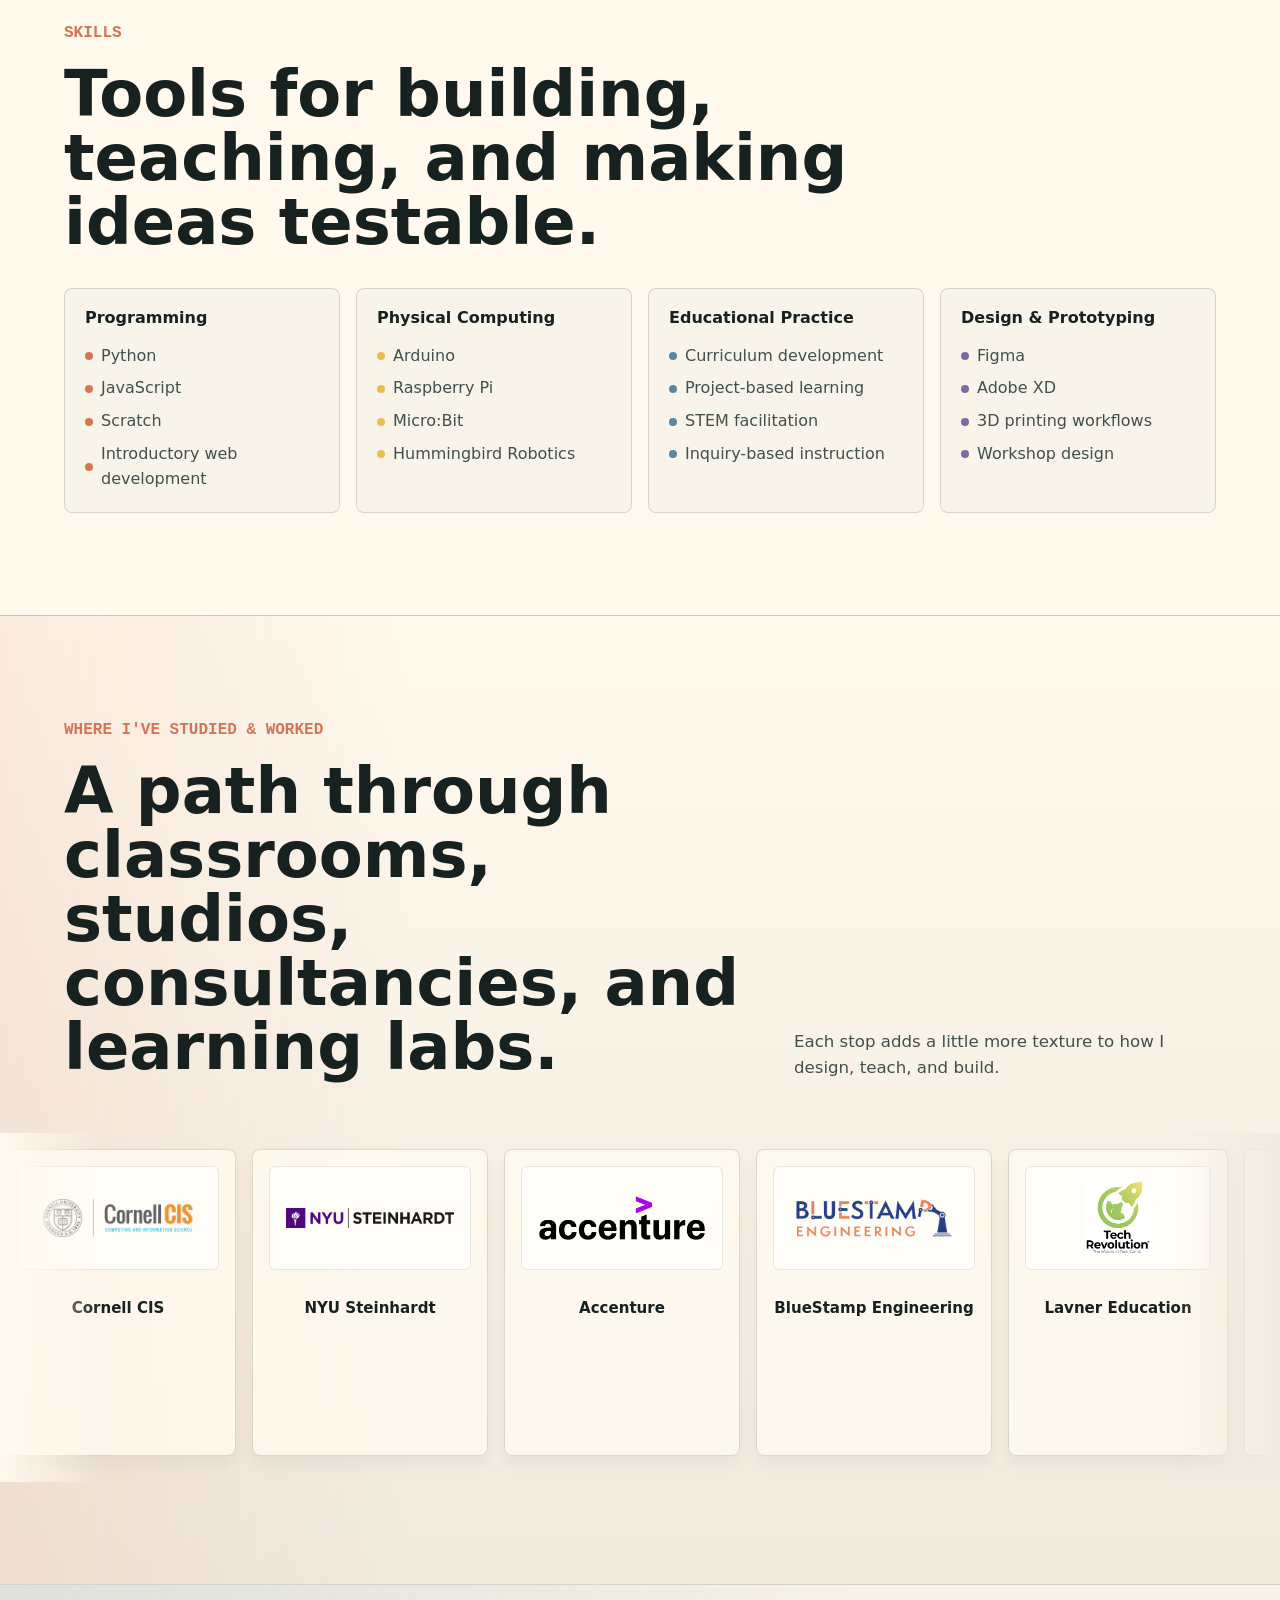
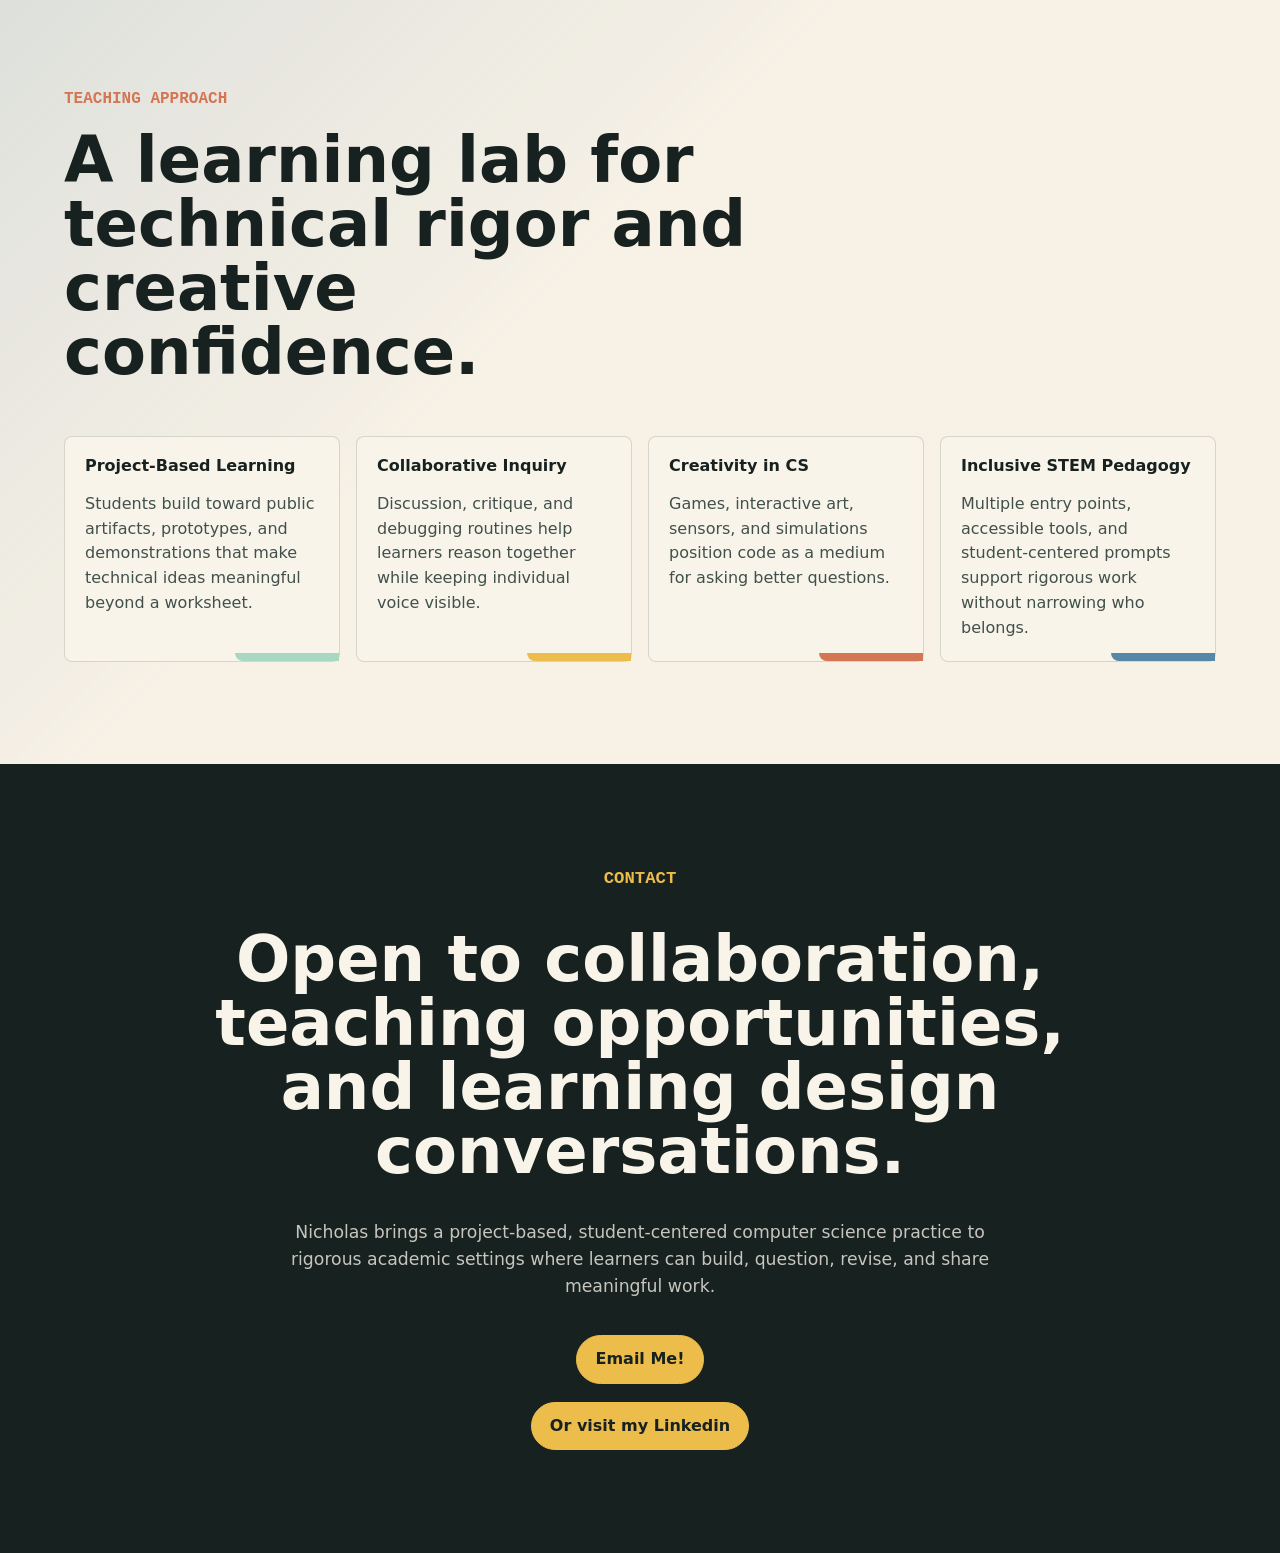
==== commit 6cc1f44e: "typo fix" ====
--- a/index.html
+++ b/index.html
@@ -32,7 +32,7 @@
             <!-- <p class="eyebrow">Bard High School Early College Manhattan | Summer Scholars Experience</p> -->
             <h1 id="hero-title">Nicholas Markus</h1>
             <p class="tagline">Computer Science Educator | Creative Technologist | Interactive Learning Designer</p>
-            <p class="eyebrow">M.A. Learning Techology & Experience Design | NYU - Steinhardt | exp. 2027</p>
+            <p class="eyebrow">M.A. Learning Technology & Experience Design | NYU - Steinhardt | exp. 2027</p>
             <p class="eyebrow">B.S. Information Science, minor in Gender Studies| Cornell - CALS | grad 2020 Cum Laude</p>
             <p class="hero-intro">
               I design project-based computer science experiences where students investigate systems,
@@ -91,7 +91,7 @@
         <section class="section-band projects-band" id="projects" aria-labelledby="projects-title">
           <div class="section-heading wide">
             <p class="eyebrow">Featured Projects</p>
-            <h2 id="projects-title">Makerspace-style classrooms & innovative learning designs for curious high school engineers.</h2>
+            <h2 id="projects-title">Makerspace-style classrooms & innovative learning designs for curious K-12 learners and young engineers.</h2>
             <p>
               Each project centers student agency, clear computational ideas, and enough creative room for
               learners to surprise themselves.
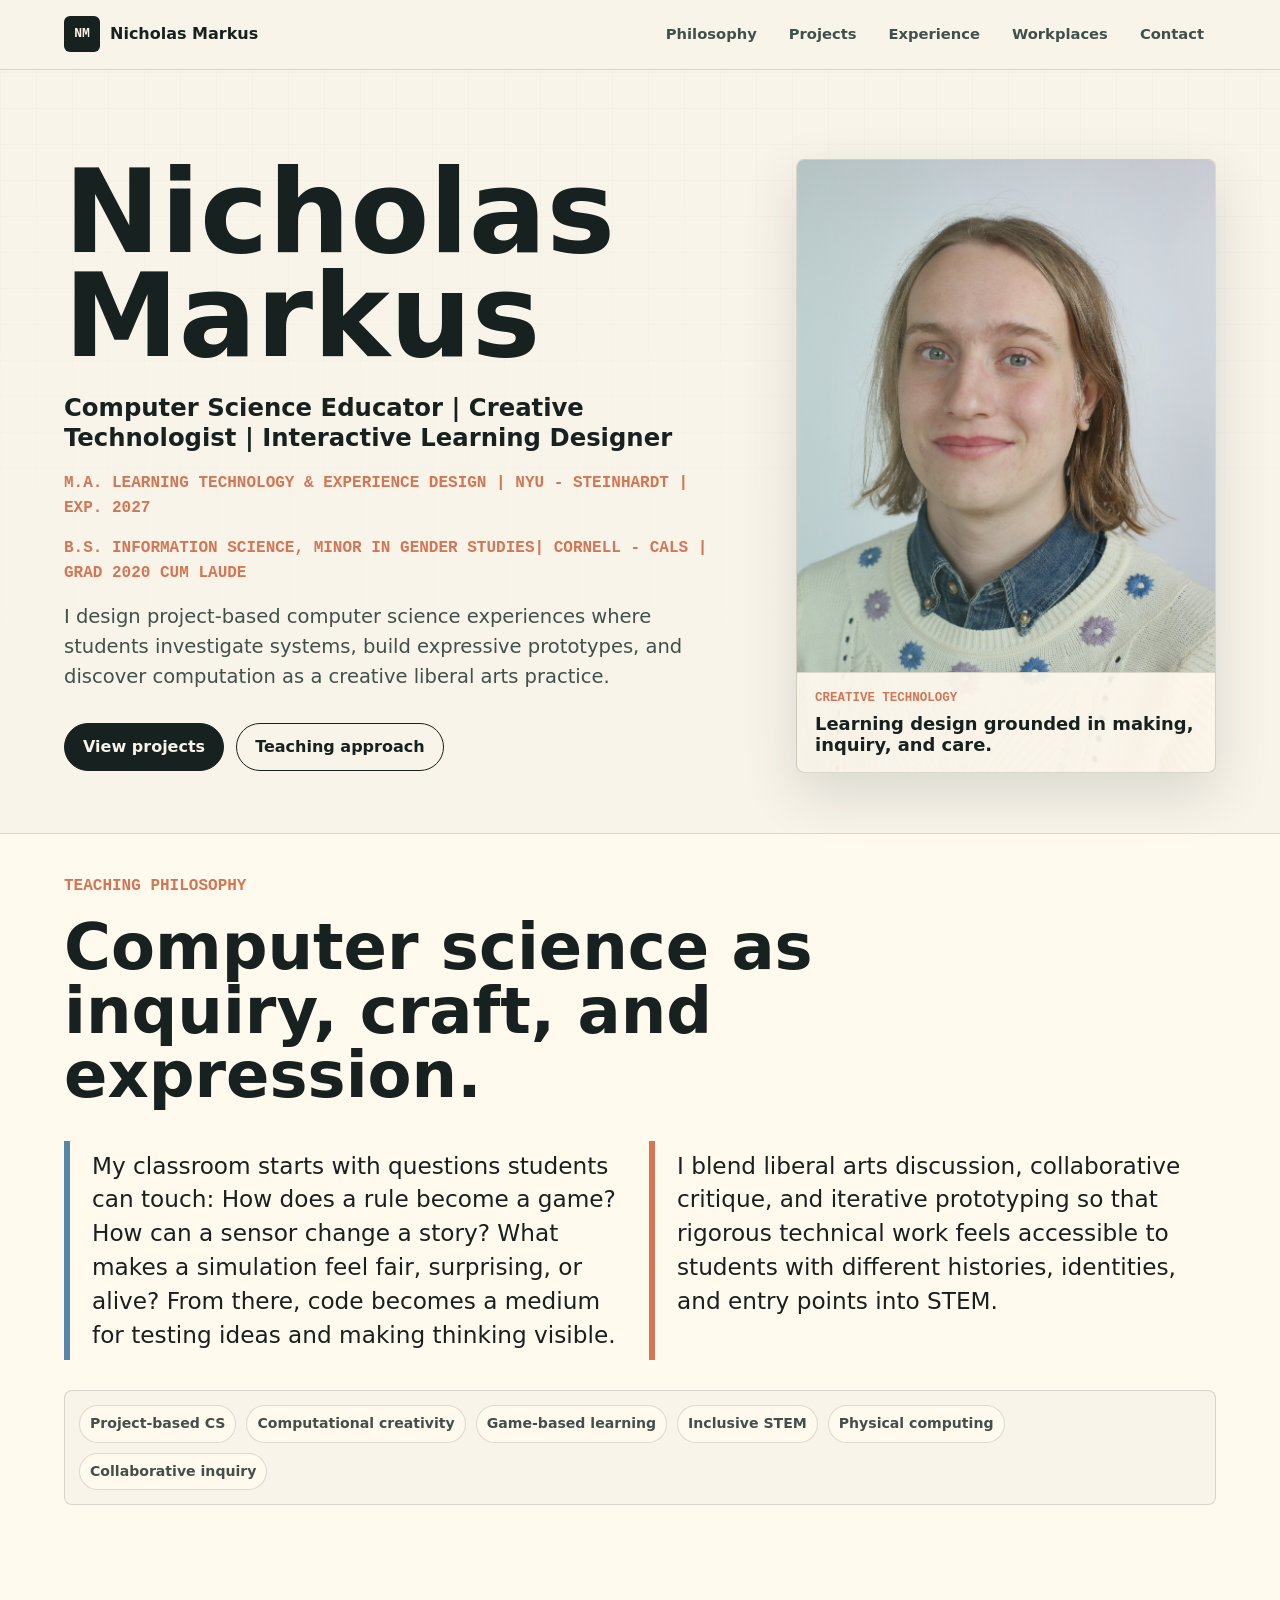
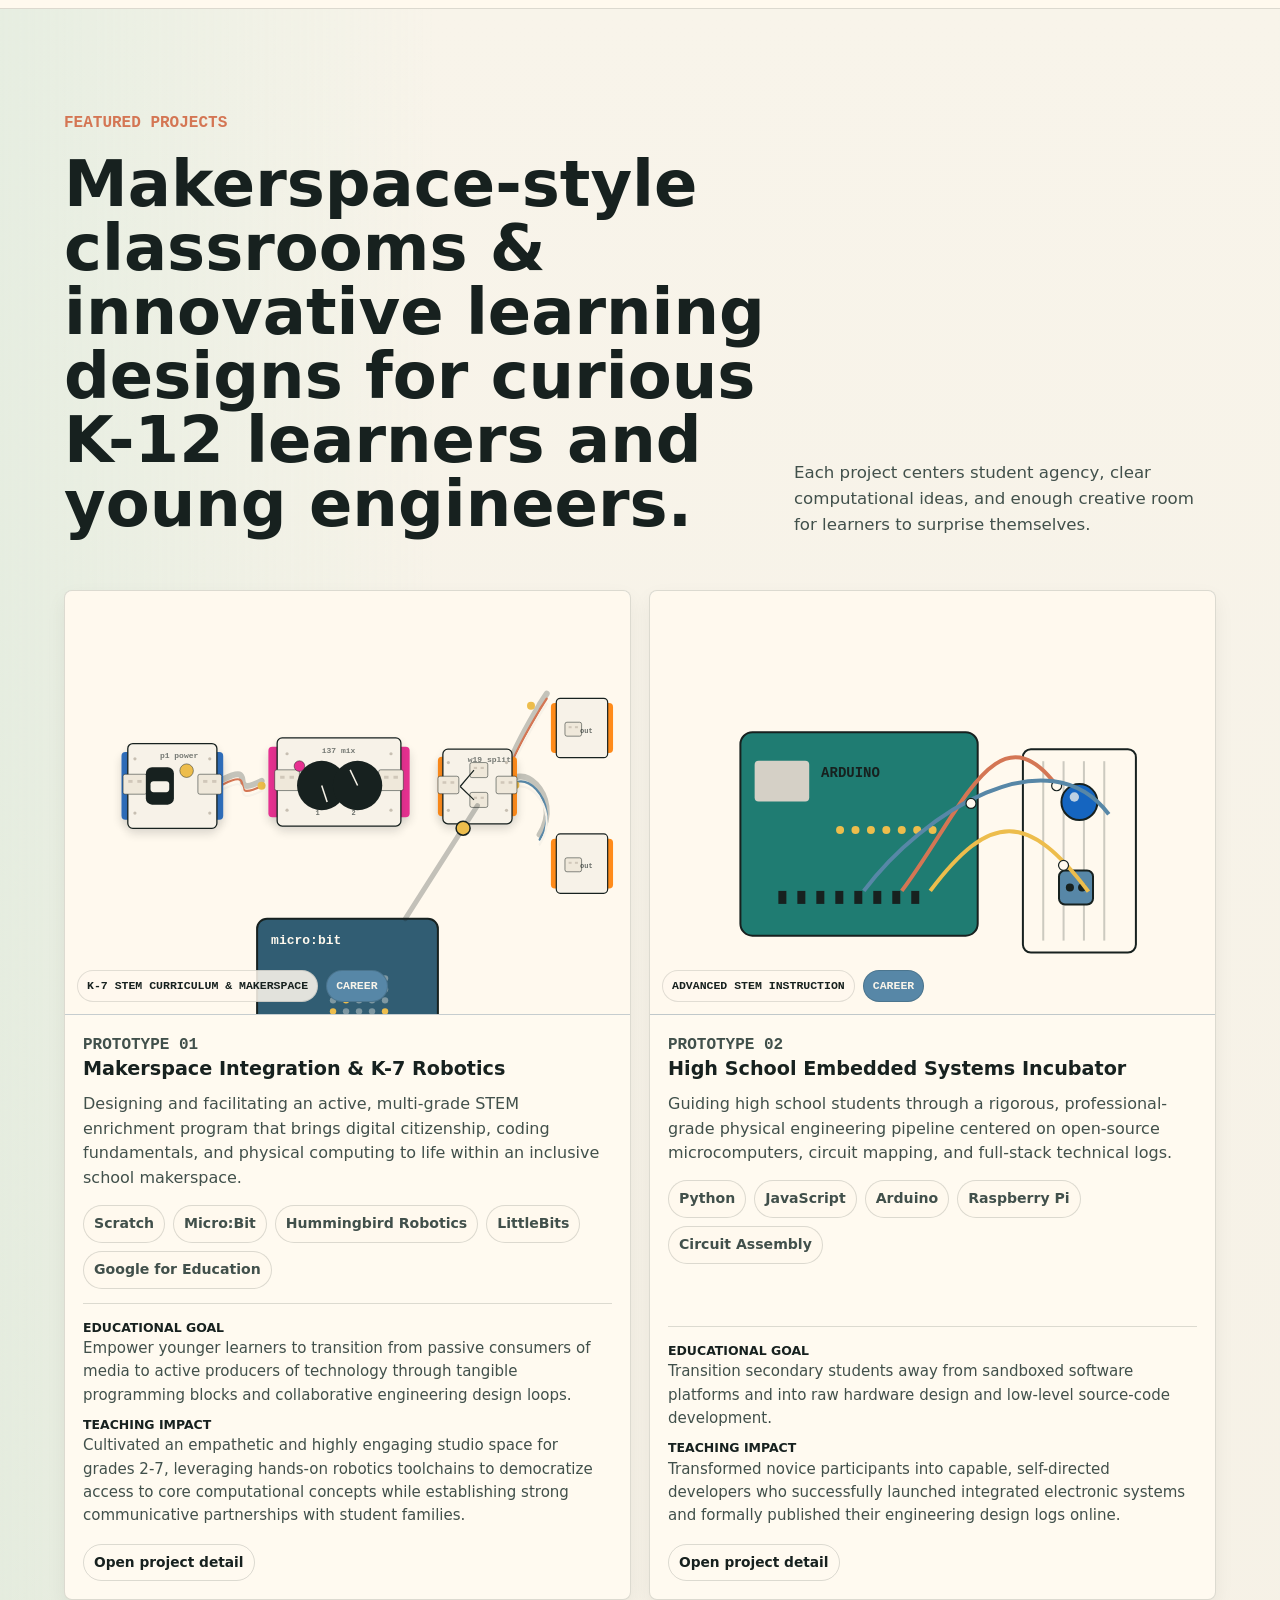
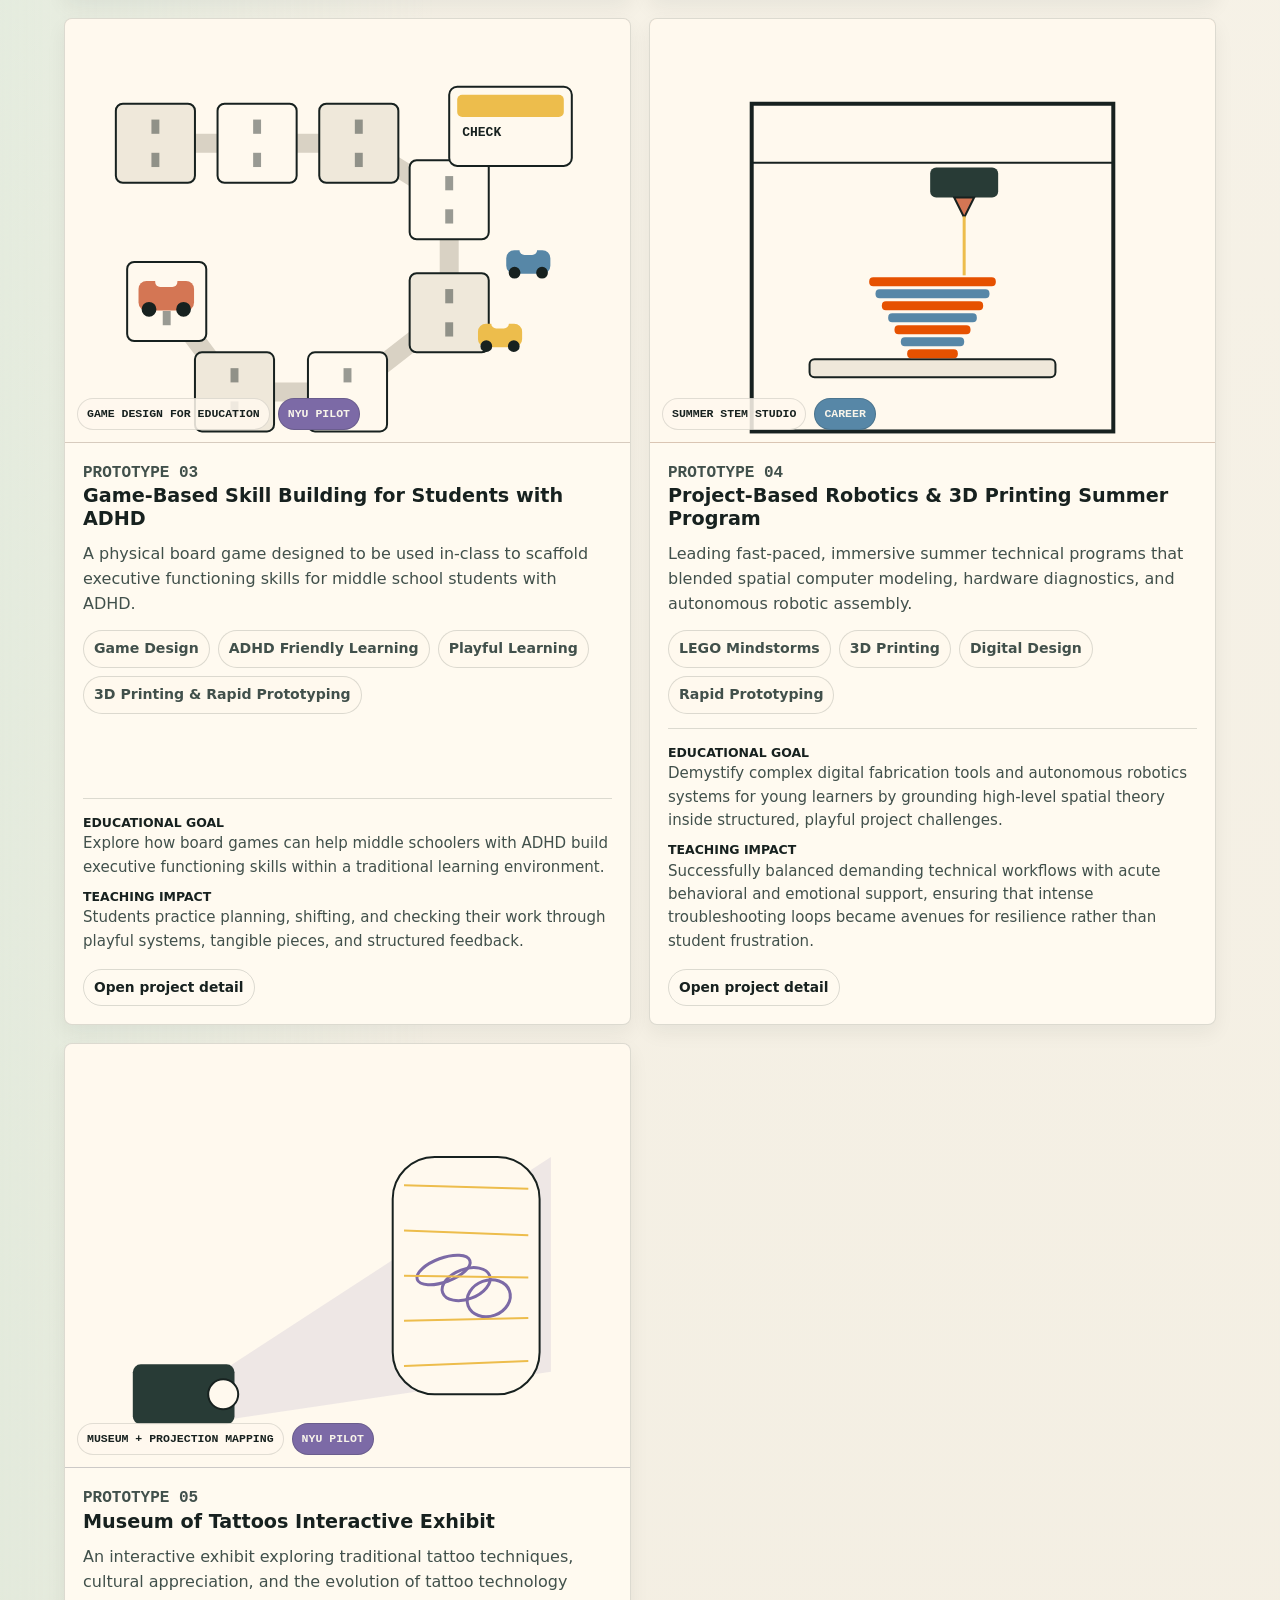
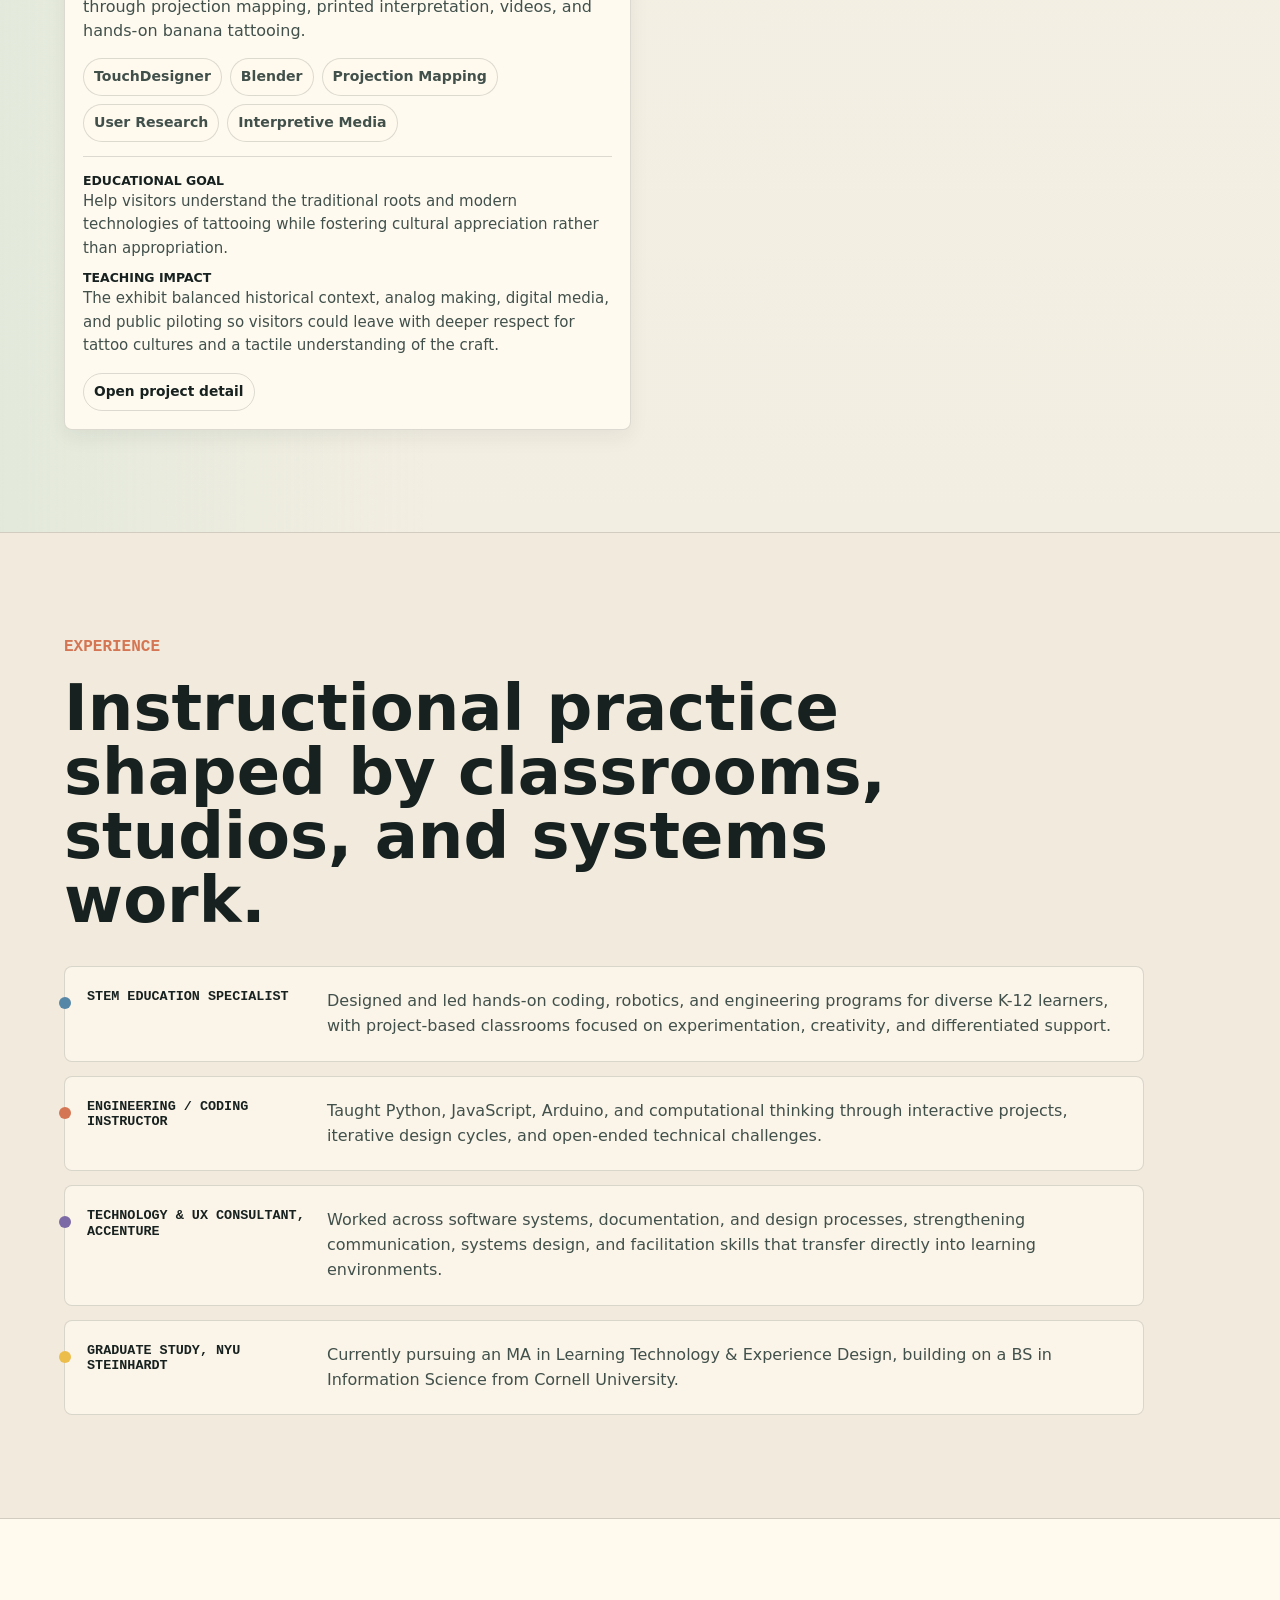
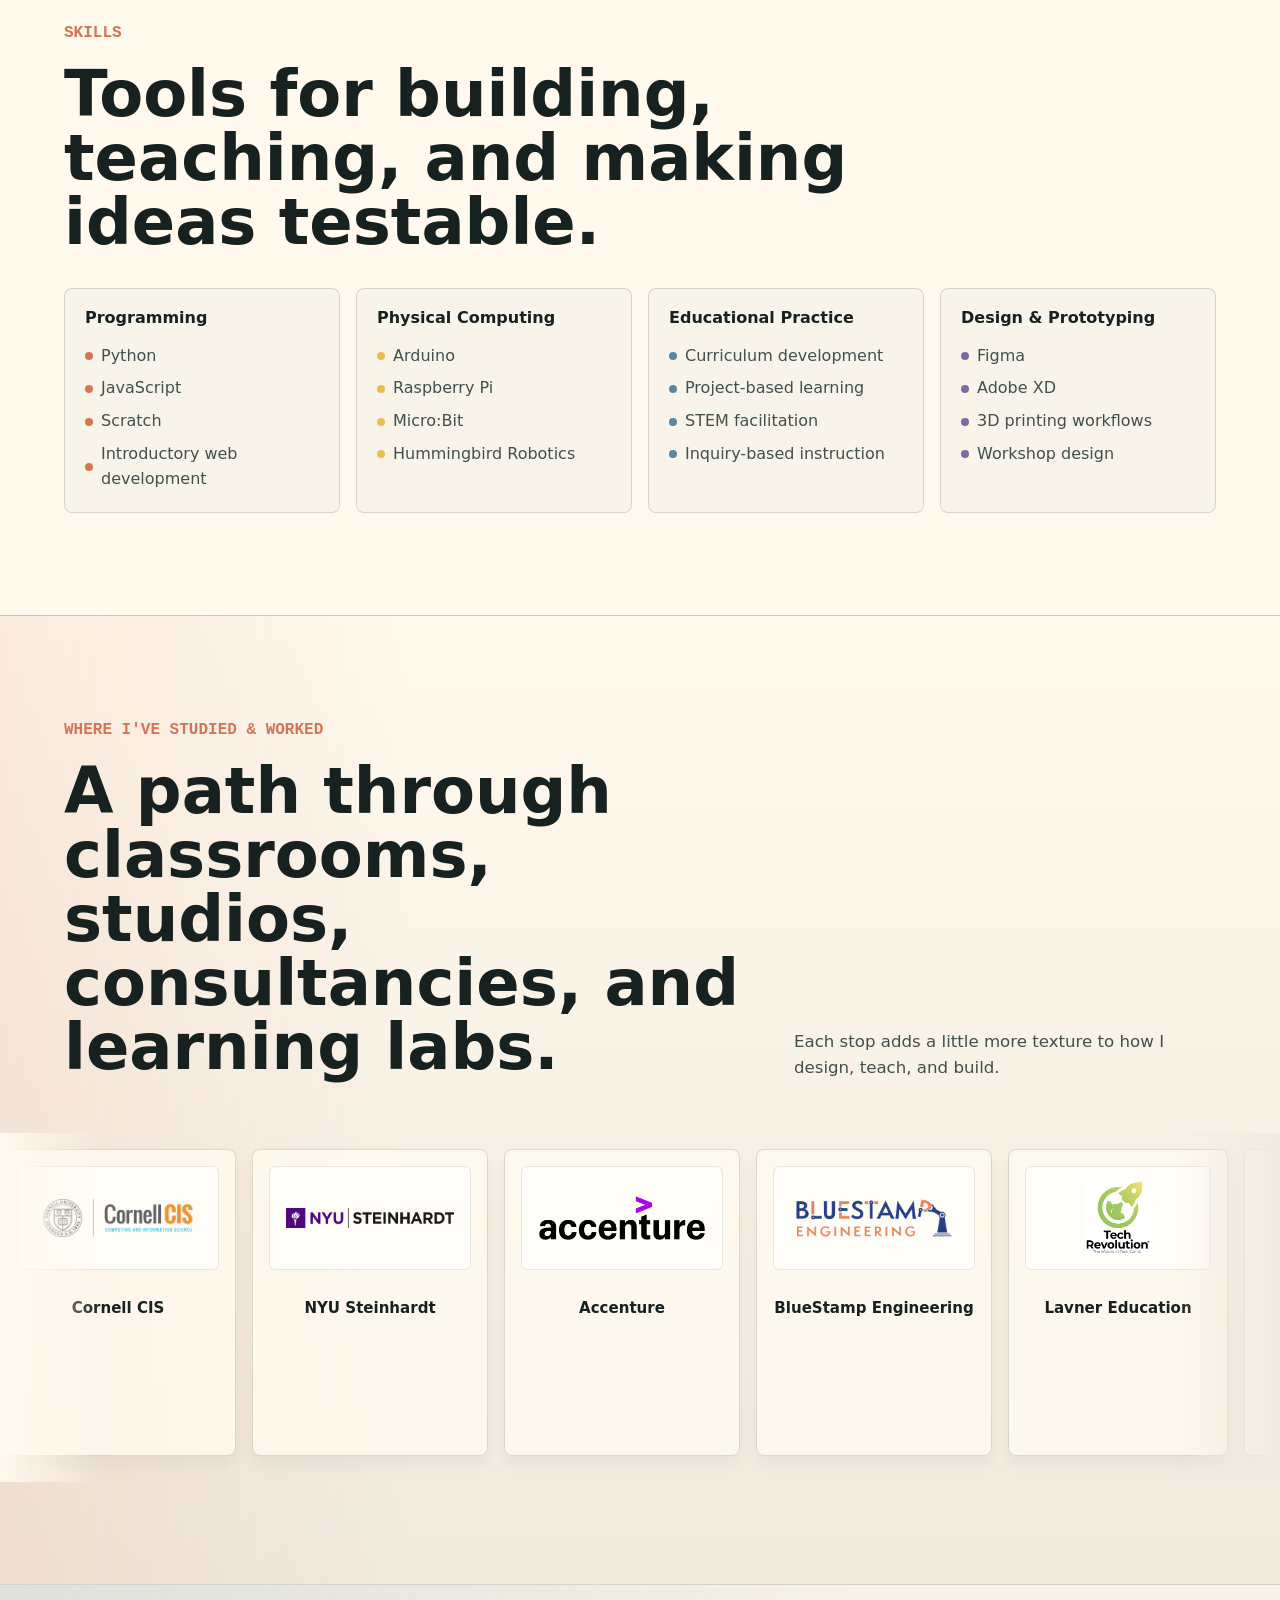
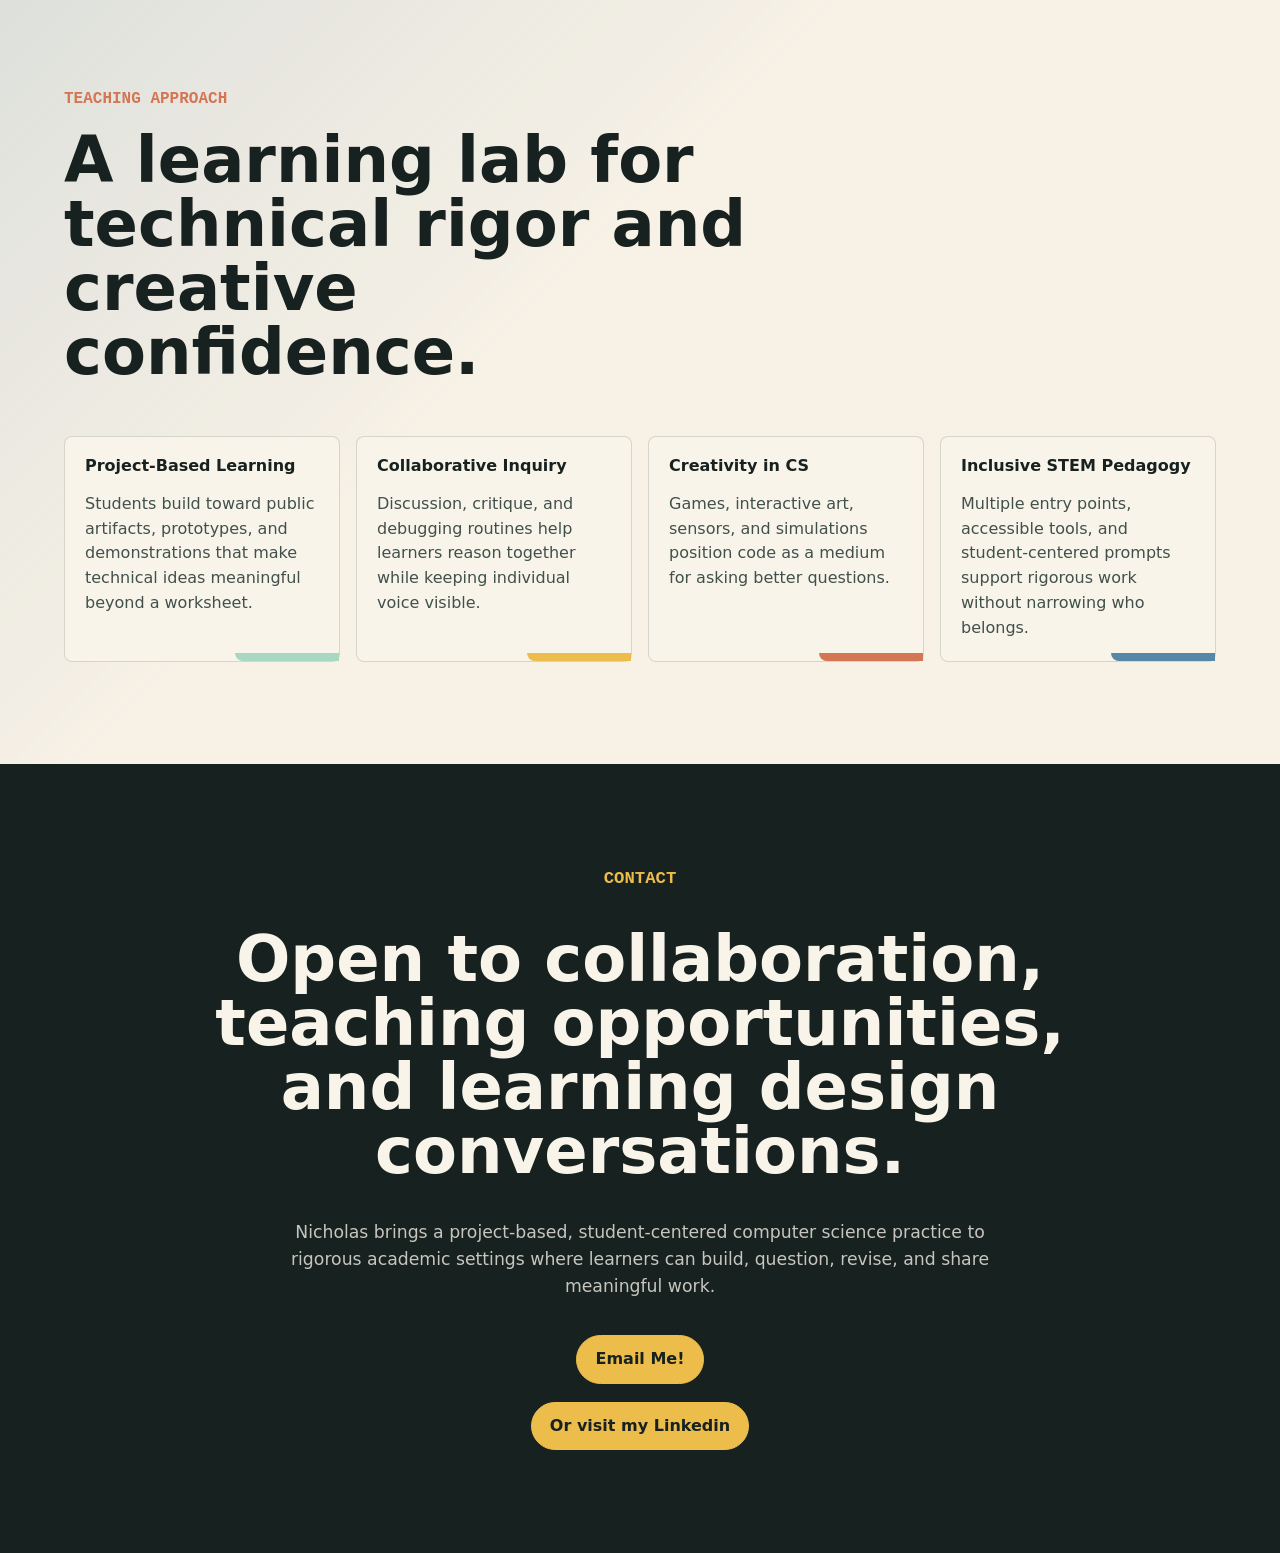
==== commit 14743cc4: "Clean up code comments and remove unused CSS Adds explanatory comments to script.js, project-detail." ====
--- a/index.html
+++ b/index.html
@@ -97,6 +97,7 @@
               learners to surprise themselves.
             </p>
           </div>
+          <!-- Populated by script.js from project-data.js — edit projects there, not here -->
           <div class="project-grid" id="projectGrid"></div>
         </section>
 
@@ -105,6 +106,7 @@
             <p class="eyebrow">Experience</p>
             <h2 id="experience-title">Instructional practice shaped by classrooms, studios, and systems work.</h2>
           </div>
+          <!-- Populated by script.js from the experiences array -->
           <div class="timeline" id="experienceTimeline"></div>
         </section>
 
@@ -113,6 +115,7 @@
             <p class="eyebrow">Skills</p>
             <h2 id="skills-title">Tools for building, teaching, and making ideas testable.</h2>
           </div>
+          <!-- Populated by script.js from the skillClusters array -->
           <div class="skills-grid" id="skillsGrid"></div>
         </section>
 
@@ -125,6 +128,7 @@
             </p>
           </div>
           <div class="workplace-marquee" aria-label="Schools and workplaces">
+            <!-- Populated by script.js from the workplaces array; items are duplicated for the infinite CSS marquee -->
             <div class="workplace-track" id="workplaceTrack"></div>
           </div>
         </section>
@@ -134,6 +138,7 @@
             <p class="eyebrow">Teaching Approach</p>
             <h2 id="approach-title">A learning lab for technical rigor and creative confidence.</h2>
           </div>
+          <!-- Populated by script.js from the approach array -->
           <div class="approach-map" id="approachMap"></div>
         </section>
 
@@ -152,6 +157,8 @@
       </main>
     </div>
 
+    <!-- project-data.js must load first — it sets window.portfolioProjects before script.js reads it -->
+    <!-- ?v= query strings are cache-busting parameters; update them after any deployment -->
     <script src="./project-data.js?v=20260526-career-slugs"></script>
     <script src="./script.js?v=20260526-career-slugs"></script>
   </body>
--- a/styles.css
+++ b/styles.css
@@ -75,10 +75,8 @@
 .brand-mark,
 .nav-links,
 .hero-actions,
-.toy-panel,
 .method-strip,
-.tag-list,
-.card-meta {
+.tag-list {
   align-items: center;
   display: flex;
 }
@@ -148,7 +146,6 @@
 .eyebrow {
   color: var(--clay);
   font-family: ui-monospace, SFMono-Regular, Menlo, Consolas, monospace;
-  /*font-size: 0.79rem;*/
   font-size: 1.00rem;
   font-weight: 700;
   letter-spacing: 0;
@@ -230,19 +227,6 @@
   color: var(--ink);
 }
 
-.lab-instrument {
-  align-self: center;
-  background:
-    linear-gradient(145deg, rgba(255, 249, 238, 0.98), rgba(234, 226, 211, 0.98)),
-    var(--paper-2);
-  border: 1px solid var(--line);
-  border-radius: var(--radius);
-  box-shadow: var(--shadow);
-  min-height: 500px;
-  overflow: hidden;
-  position: relative;
-}
-
 .hero-portrait {
   align-self: center;
   background:
@@ -301,80 +285,6 @@
 .hero-portrait figcaption strong {
   font-size: clamp(1rem, 1.4vw, 1.2rem);
   line-height: 1.22;
-}
-
-.instrument-top {
-  align-items: center;
-  border-bottom: 1px solid var(--line);
-  display: flex;
-  font-family: ui-monospace, SFMono-Regular, Menlo, Consolas, monospace;
-  font-size: 0.8rem;
-  font-weight: 700;
-  justify-content: space-between;
-  padding: 14px 16px;
-  text-transform: uppercase;
-}
-
-.signal-dots {
-  display: flex;
-  gap: 6px;
-}
-
-.signal-dots i {
-  background: var(--mint);
-  border: 1px solid rgba(23, 33, 31, 0.3);
-  border-radius: 50%;
-  height: 11px;
-  width: 11px;
-}
-
-.signal-dots i:nth-child(2) {
-  background: var(--sun);
-}
-
-.signal-dots i:nth-child(3) {
-  background: var(--clay);
-}
-
-#learningToy {
-  display: block;
-  height: min(50vh, 370px);
-  width: 100%;
-}
-
-.toy-panel {
-  border-top: 1px solid var(--line);
-  gap: 10px;
-  padding: 12px;
-}
-
-.icon-button {
-  align-items: center;
-  background: #fff9ee;
-  border: 1px solid var(--line);
-  border-radius: 6px;
-  color: var(--ink);
-  cursor: pointer;
-  display: inline-flex;
-  font-family: ui-monospace, SFMono-Regular, Menlo, Consolas, monospace;
-  font-size: 1.1rem;
-  font-weight: 700;
-  height: 40px;
-  justify-content: center;
-  transition: background 160ms ease, transform 160ms ease;
-  width: 40px;
-}
-
-.icon-button:hover,
-.icon-button.is-active {
-  background: var(--sun);
-  transform: translateY(-1px);
-}
-
-#toyRange {
-  accent-color: var(--clay);
-  flex: 1;
-  min-width: 120px;
 }
 
 .section-heading {
@@ -1305,10 +1215,6 @@
     grid-template-columns: 1fr;
   }
 
-  .lab-instrument {
-    min-height: auto;
-  }
-
   .hero-portrait img {
     height: auto;
     max-height: 680px;
@@ -1346,10 +1252,6 @@
     padding-inline: 8px;
   }
 
-  .toy-panel {
-    flex-wrap: wrap;
-  }
-
   .workplace-marquee {
     margin-inline: -16px;
   }
@@ -1357,10 +1259,6 @@
   .workplace-item {
     flex-basis: 196px;
     min-height: 188px;
-  }
-
-  #toyRange {
-    flex-basis: 100%;
   }
 
   .project-card {
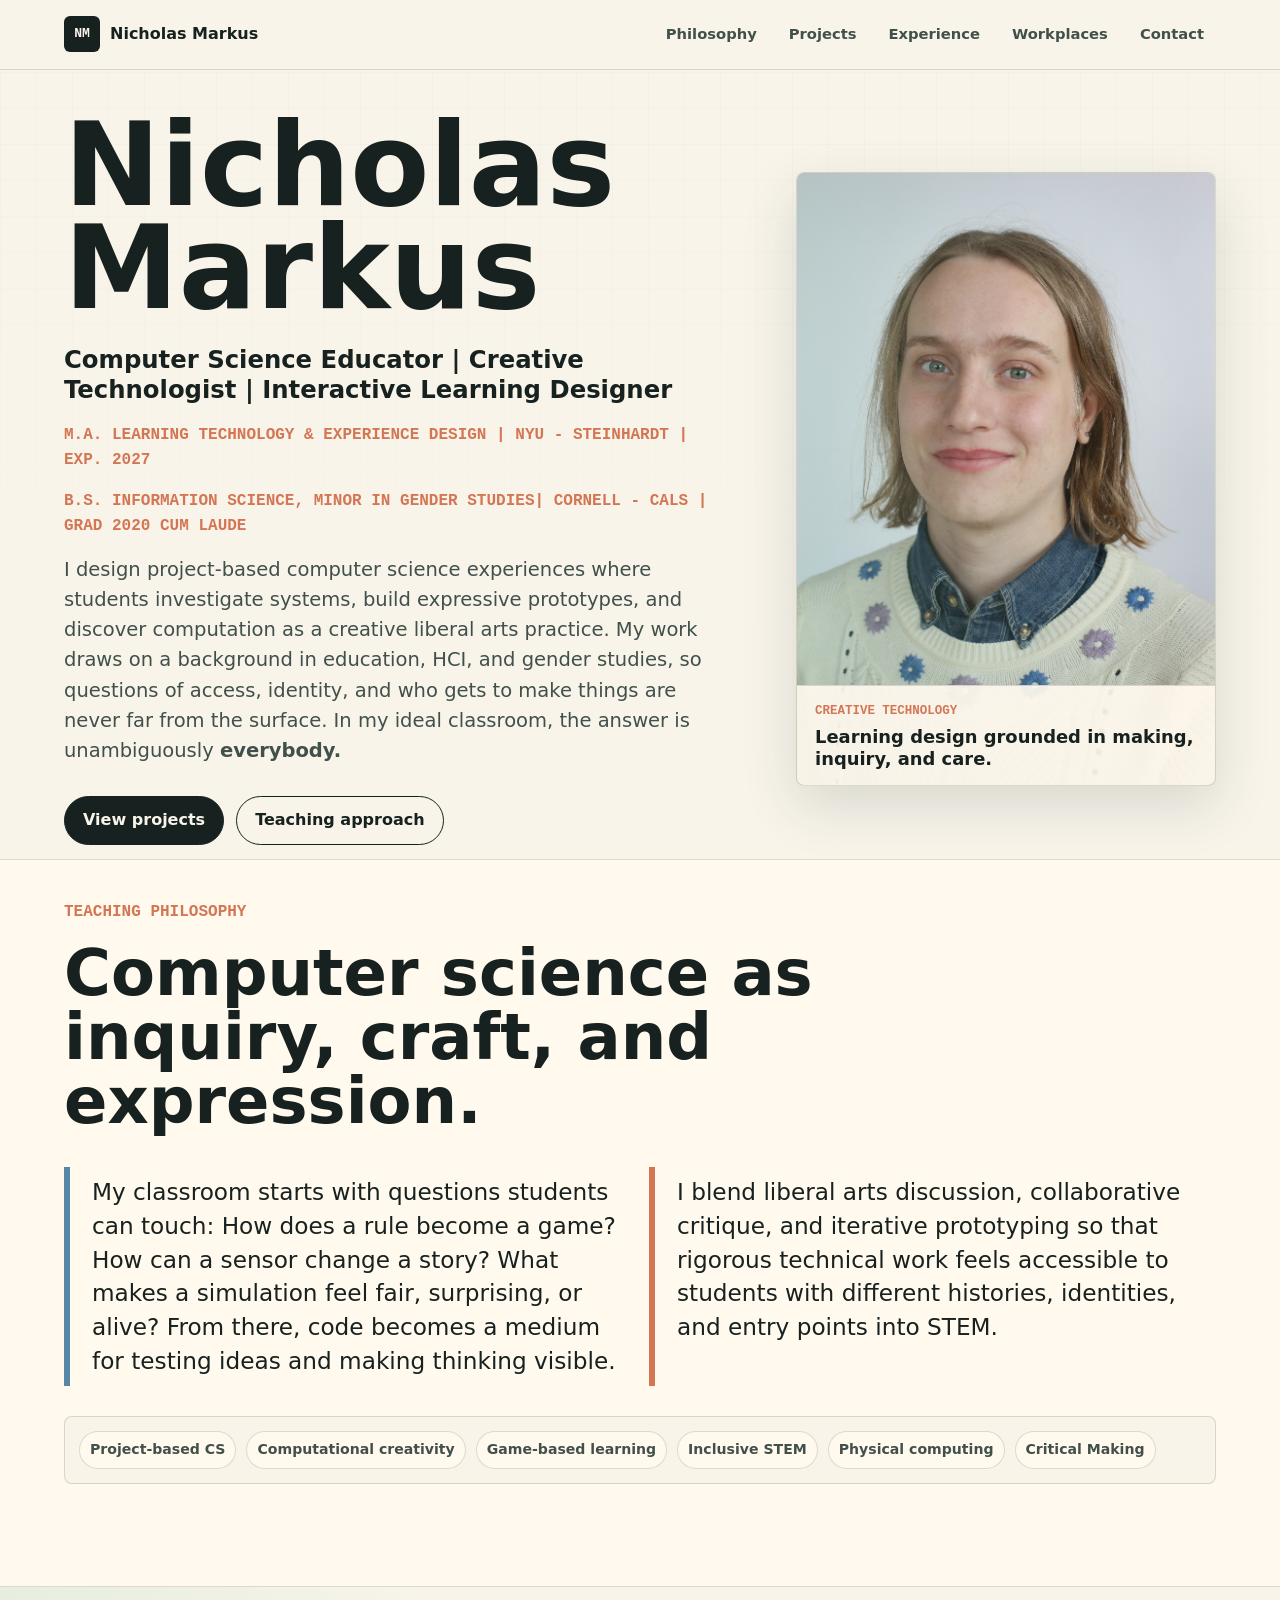
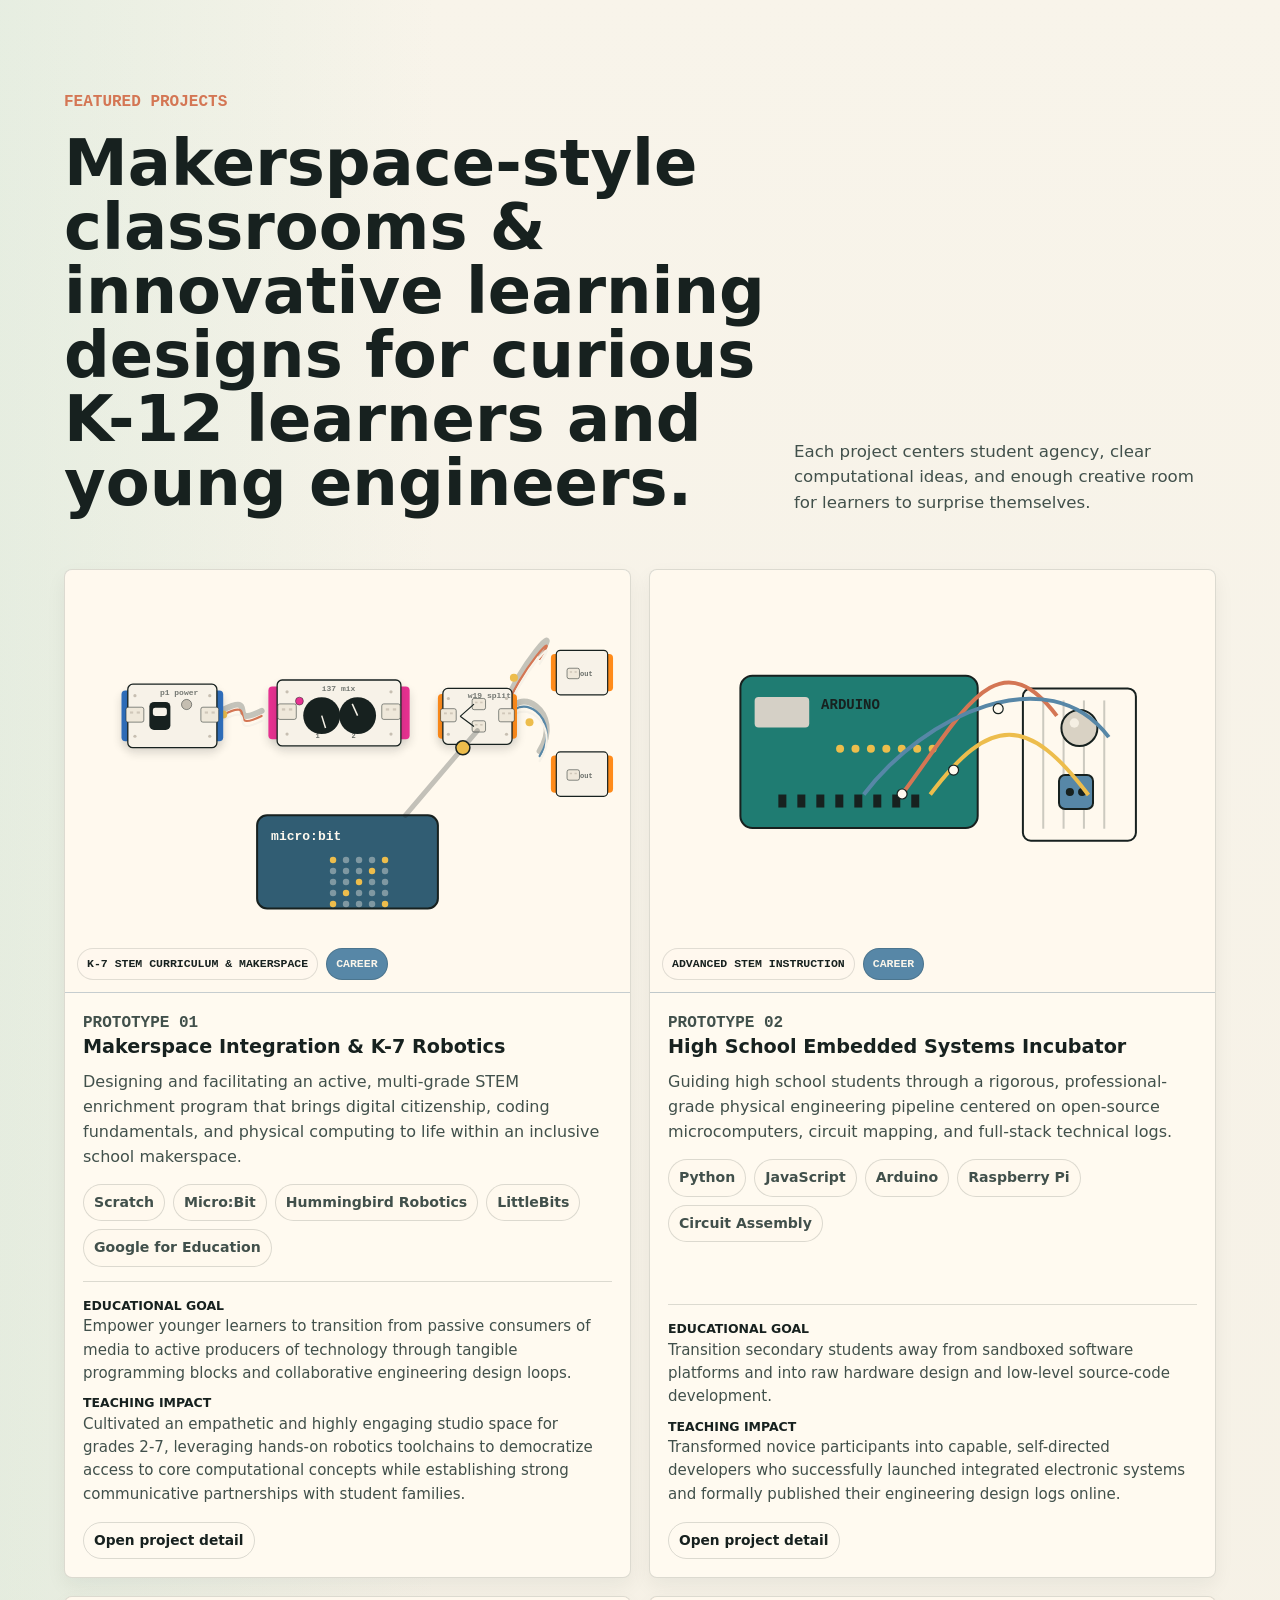
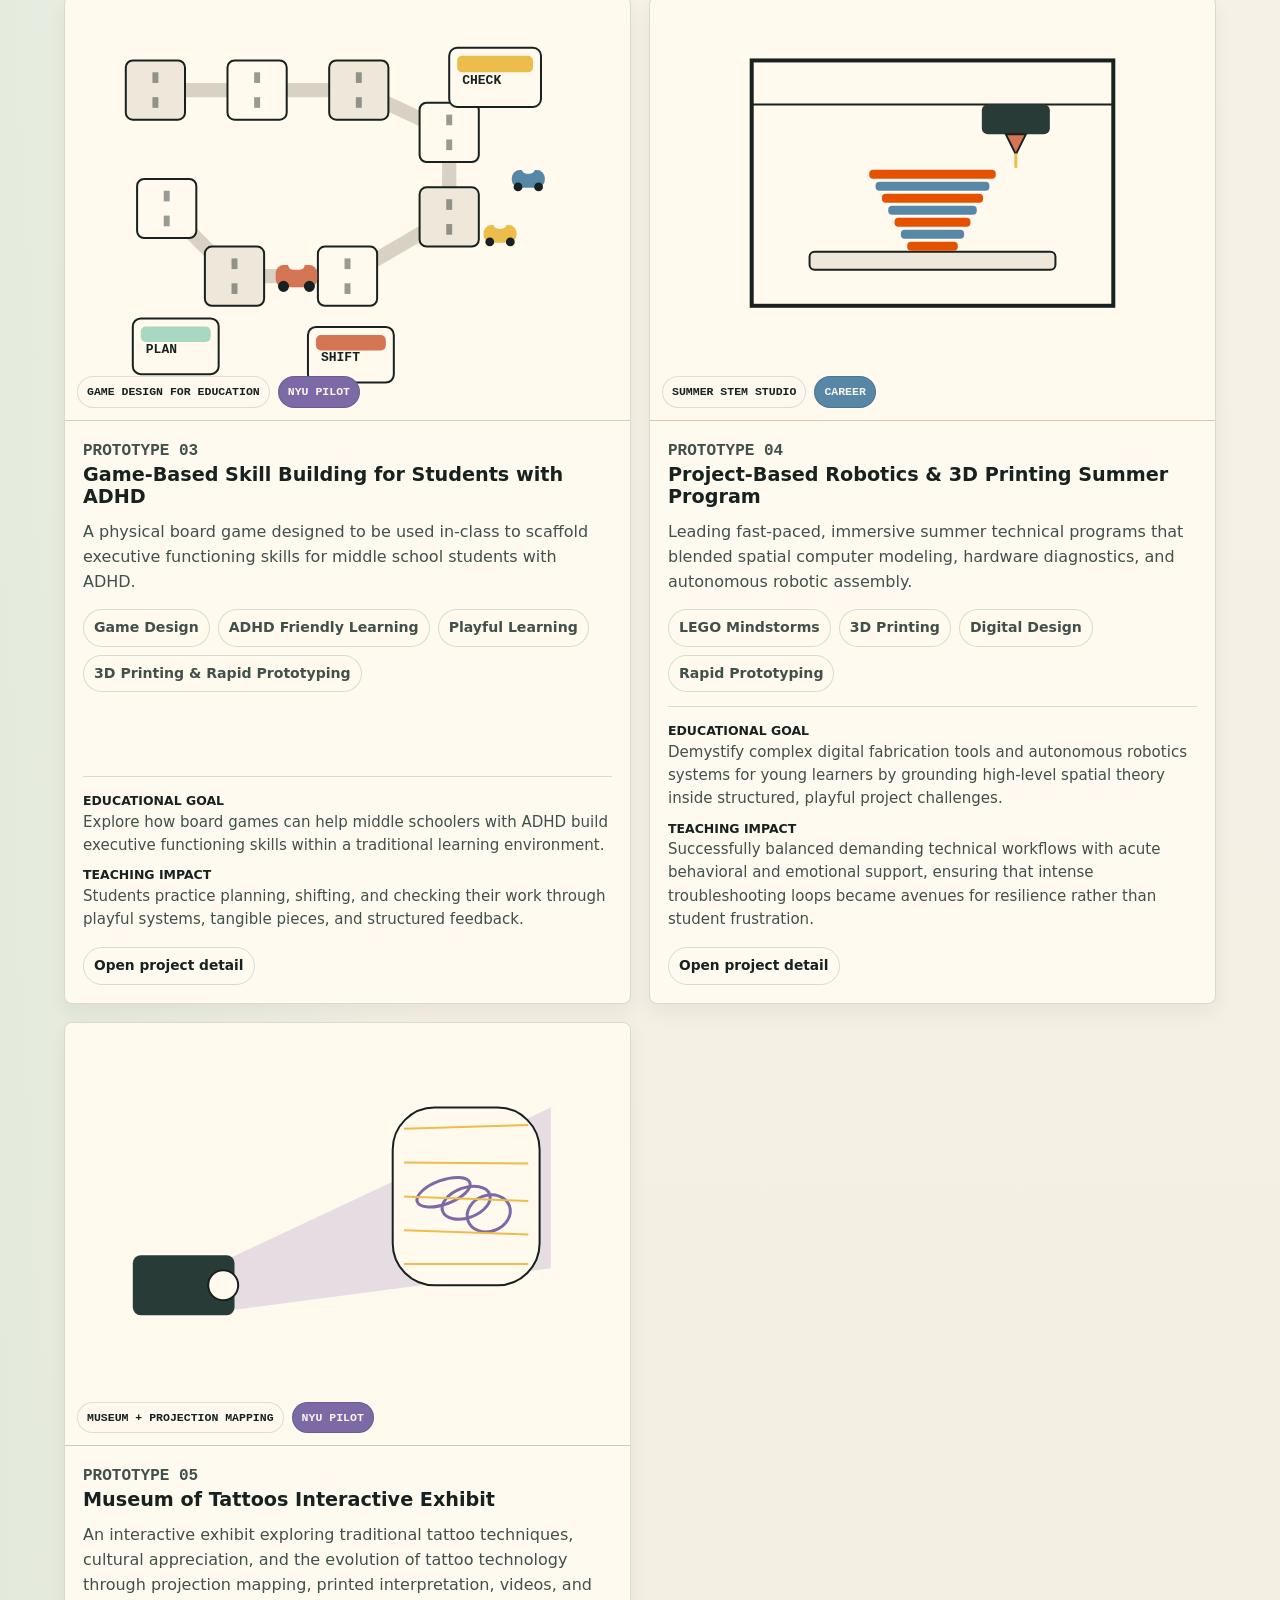
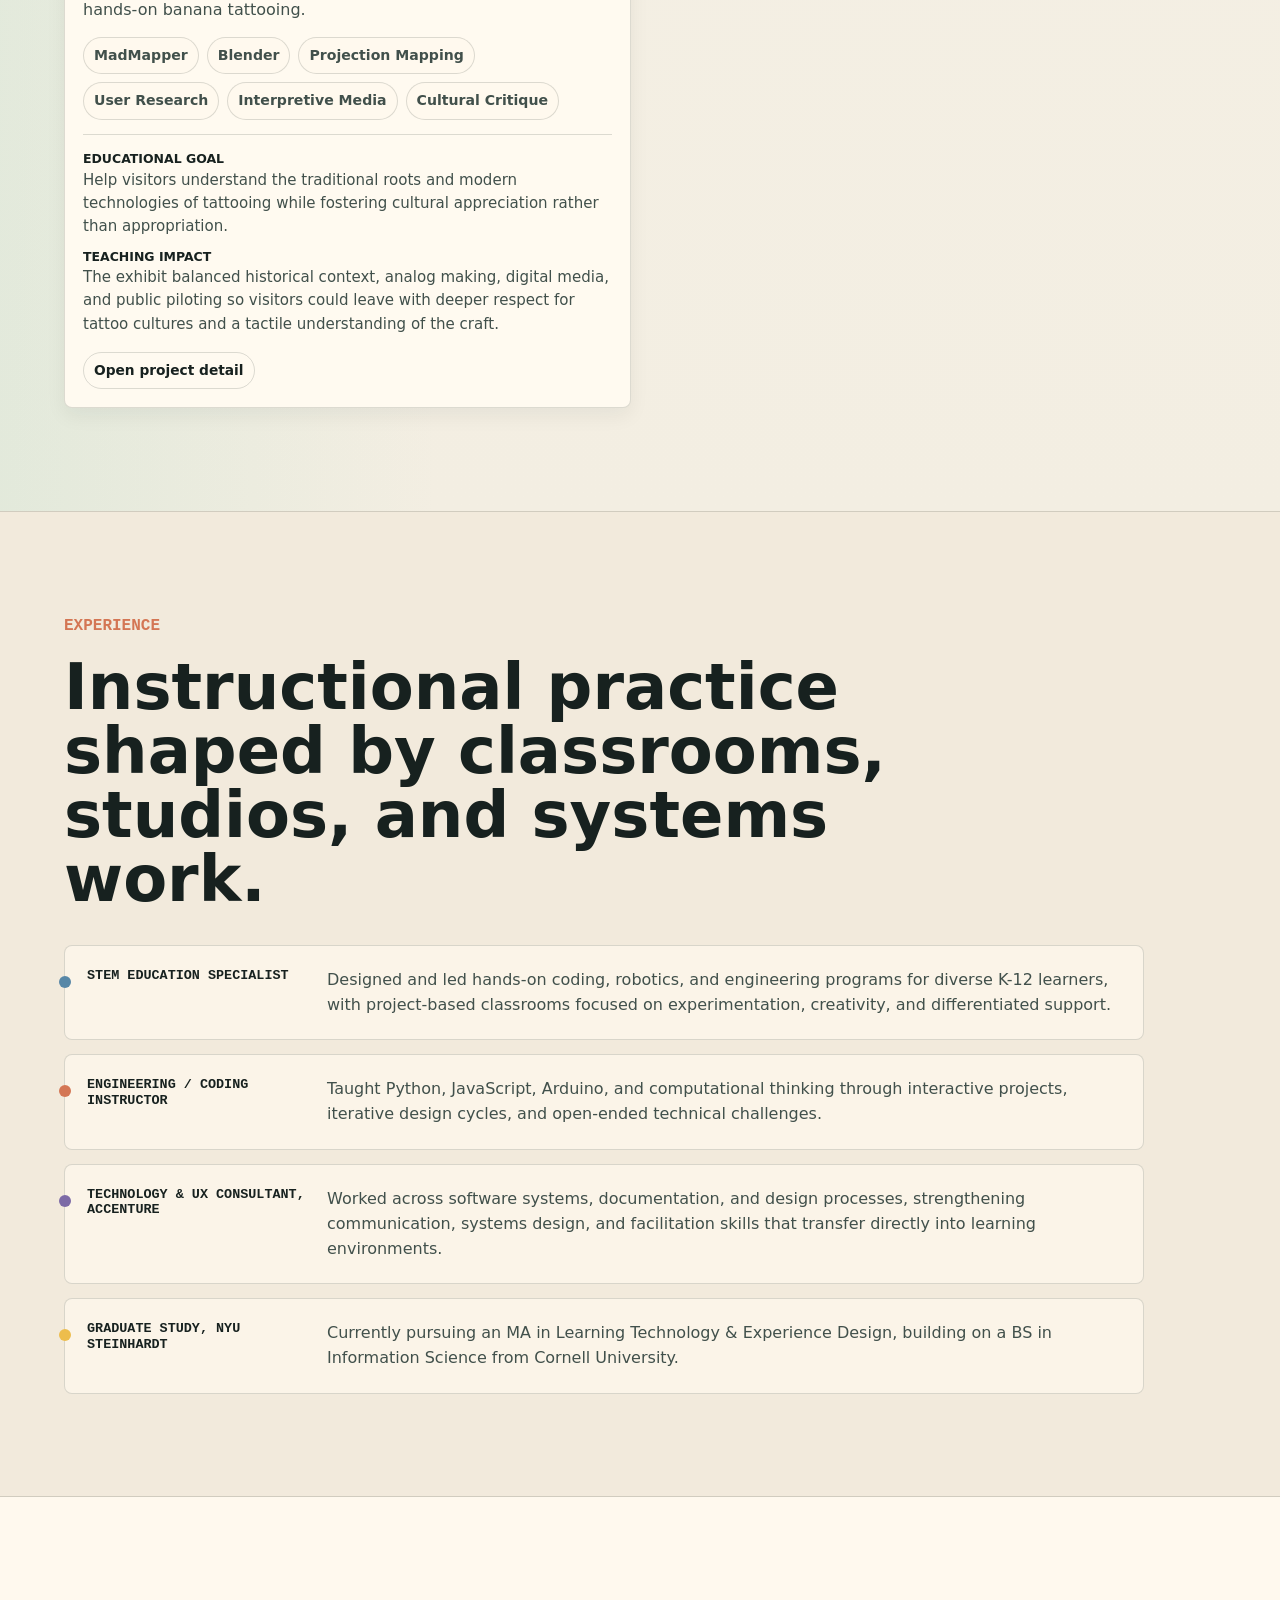
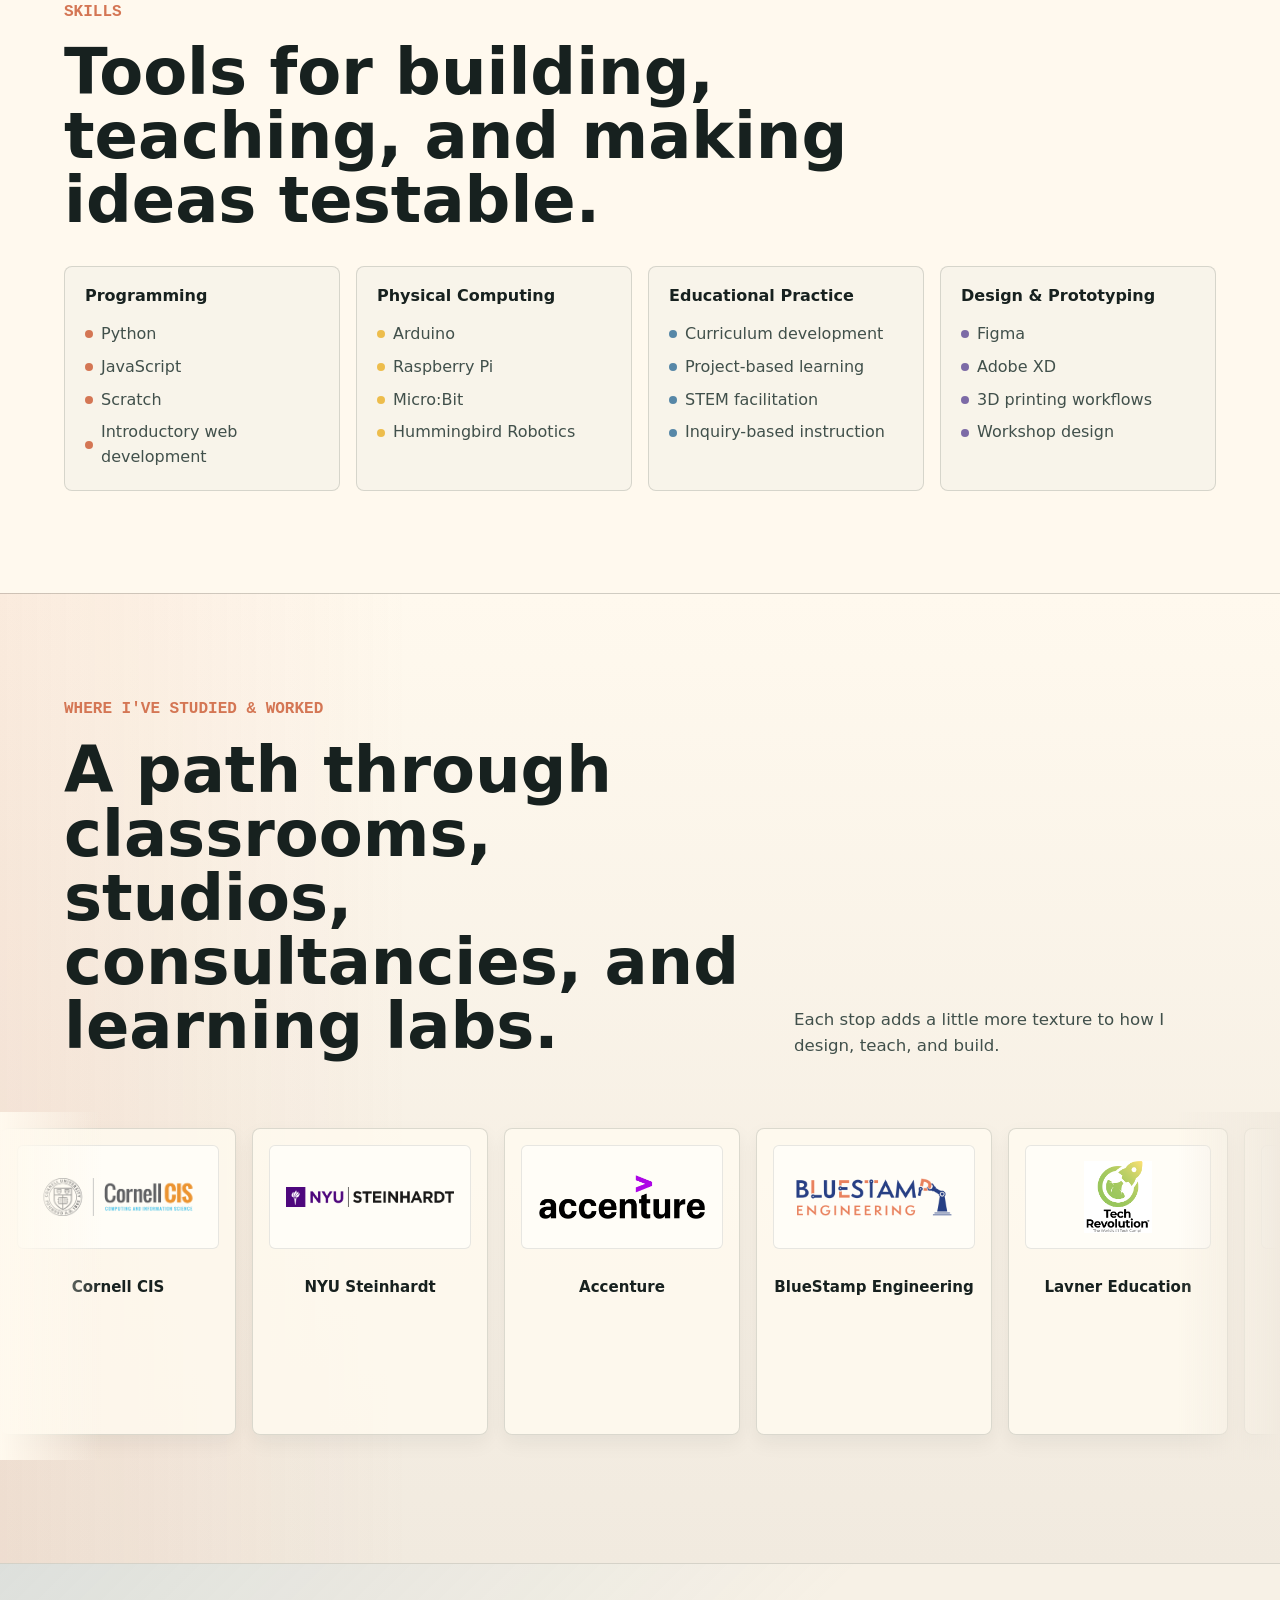
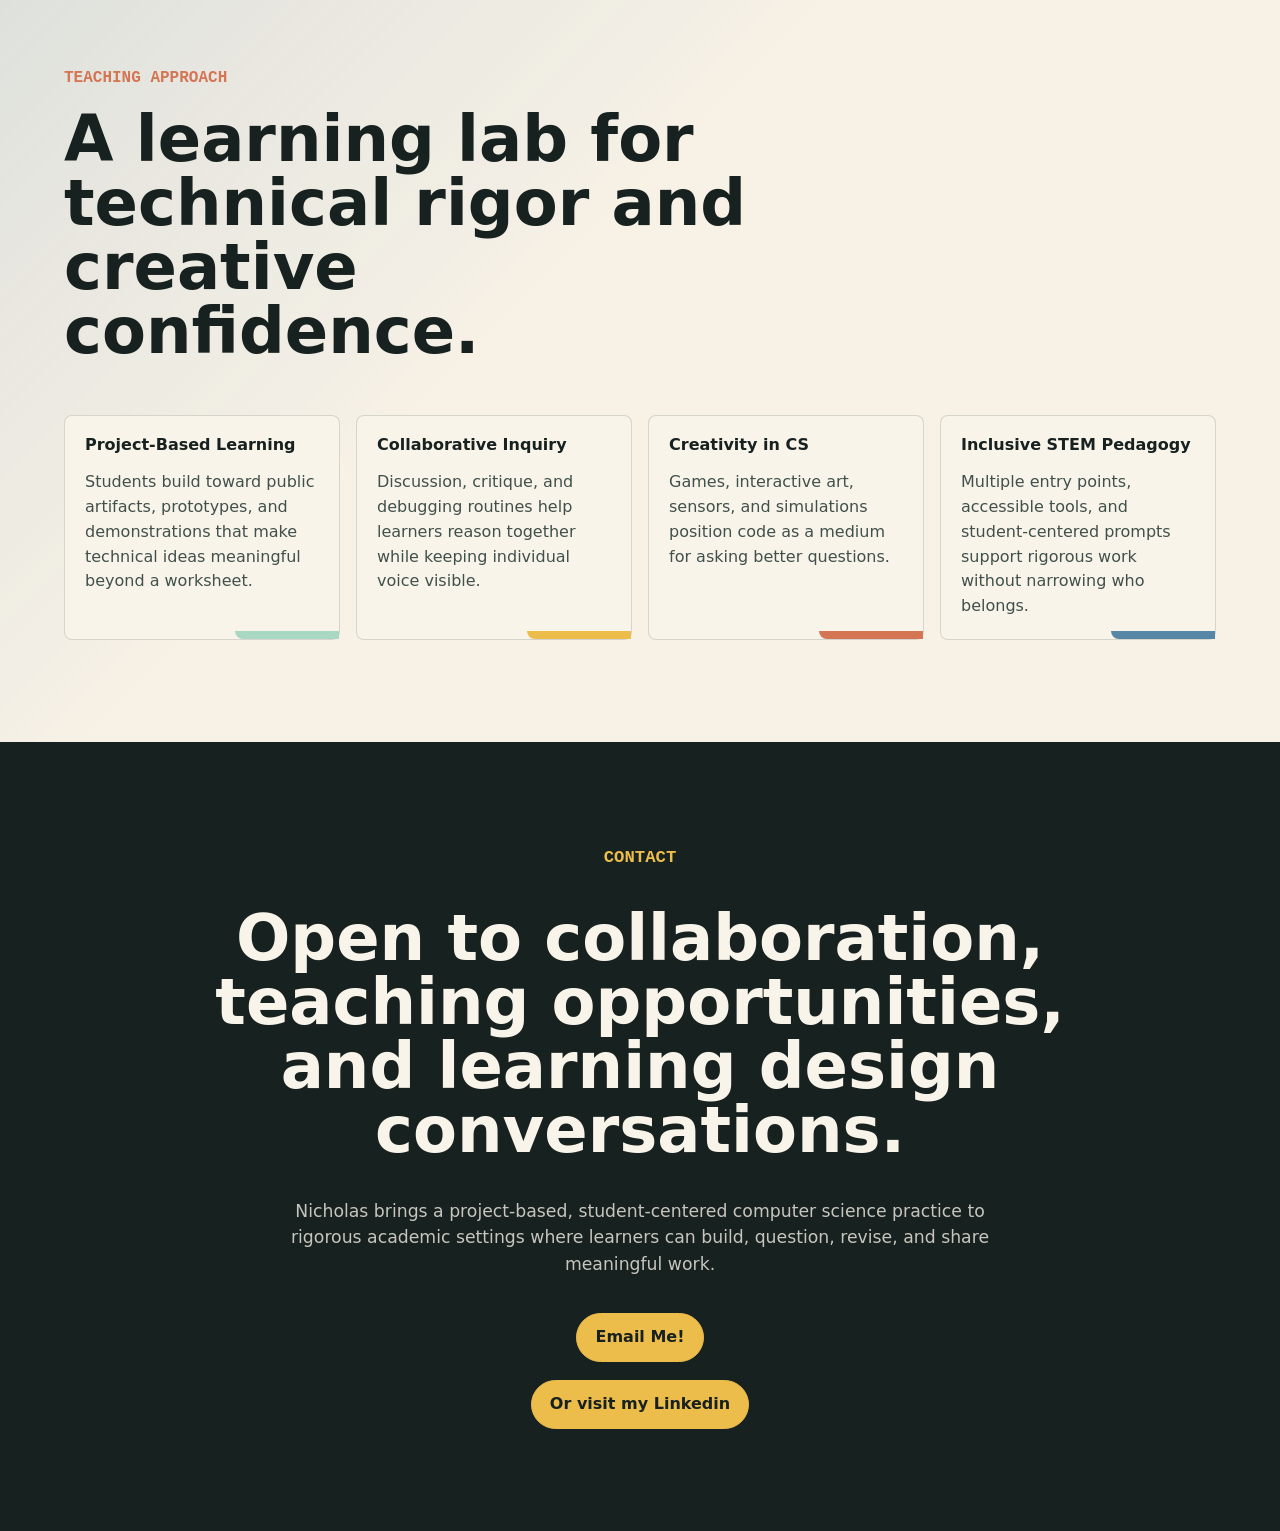
==== commit 793aaf9f: "Prep portfolio for School of MA application - Fix Road Ready Rally placeholder panel text with real " ====
--- a/index.html
+++ b/index.html
@@ -37,6 +37,9 @@
             <p class="hero-intro">
               I design project-based computer science experiences where students investigate systems,
               build expressive prototypes, and discover computation as a creative liberal arts practice.
+              My work draws on a background in education, HCI, and gender studies, so questions of
+              access, identity, and who gets to make things are never far from the surface. In my ideal classroom,
+              the answer is unambiguously <b>everybody.</b>
             </p>
             <div class="hero-actions" aria-label="Portfolio highlights">
               <a class="text-action" href="#projects">View projects</a>
@@ -83,7 +86,7 @@
               <span>Game-based learning</span>
               <span>Inclusive STEM</span>
               <span>Physical computing</span>
-              <span>Collaborative inquiry</span>
+              <span>Critical Making</span>
             </div>
           </div>
         </section>
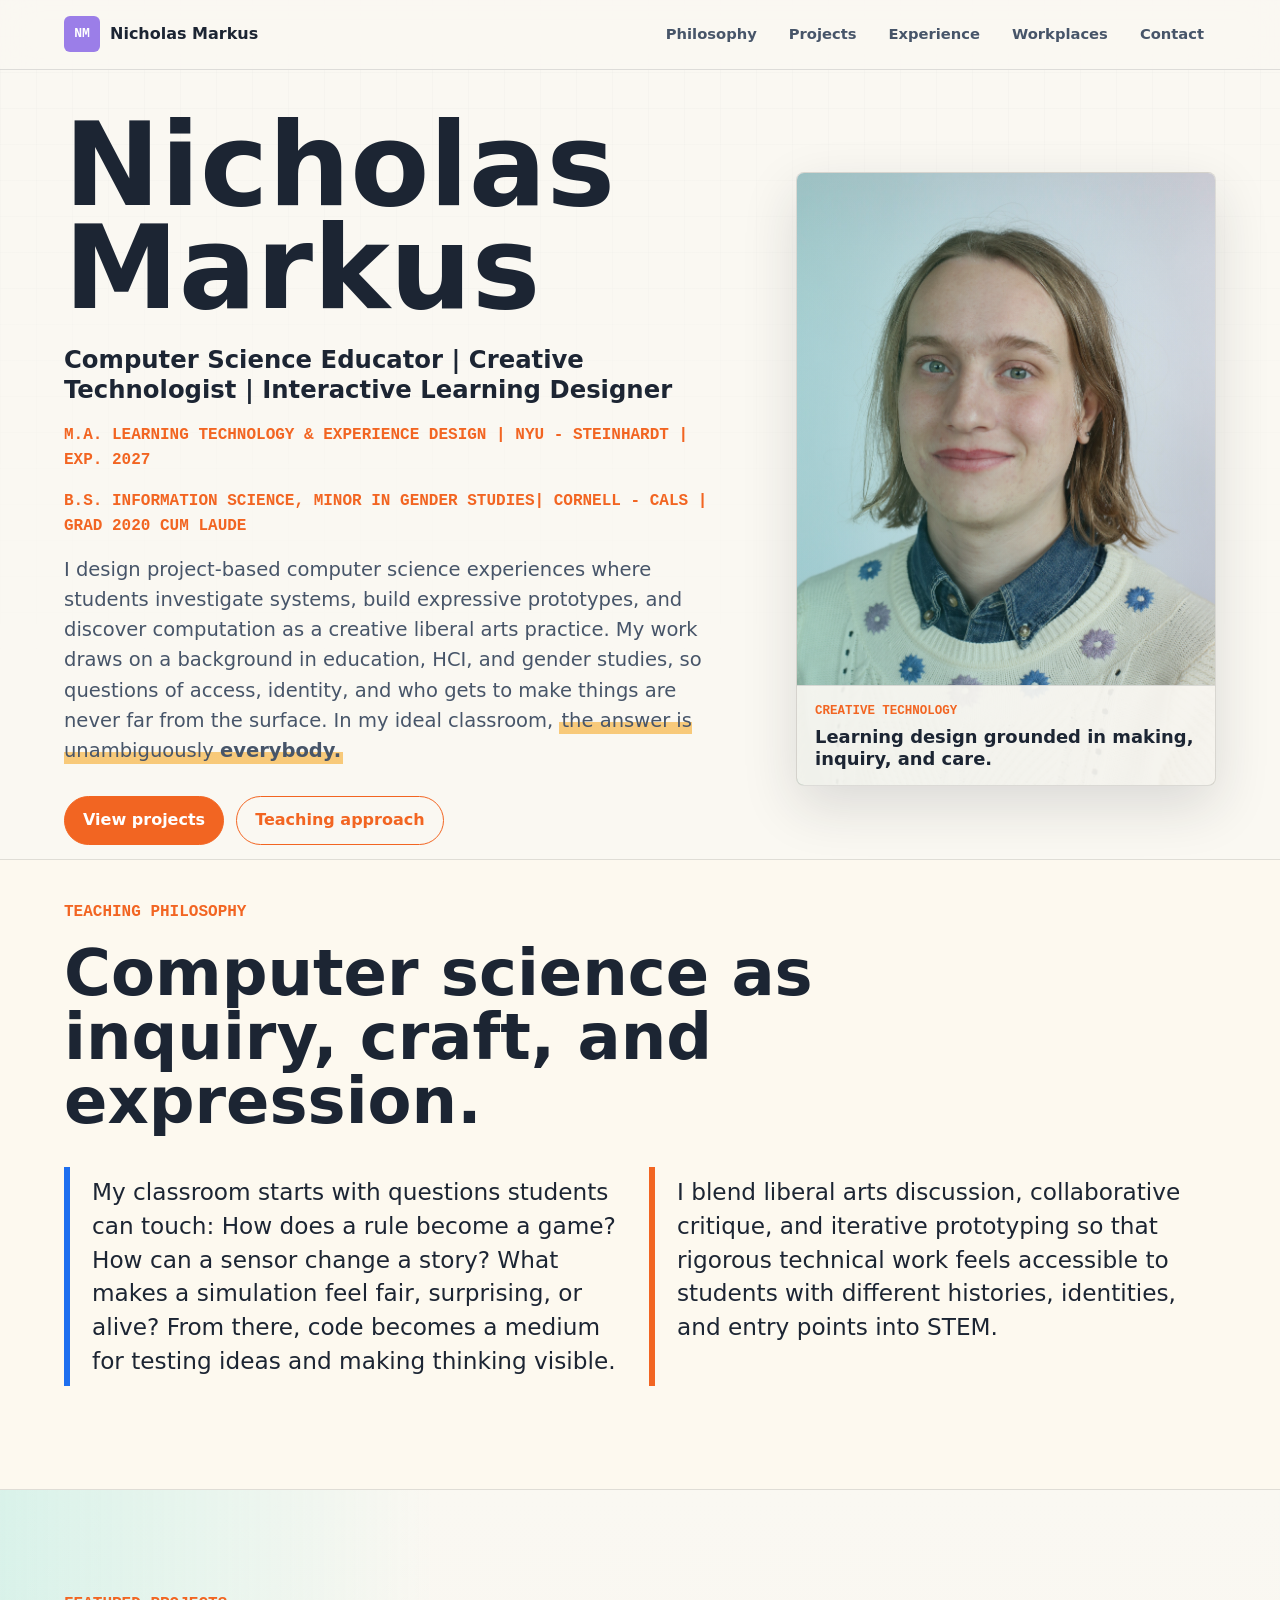
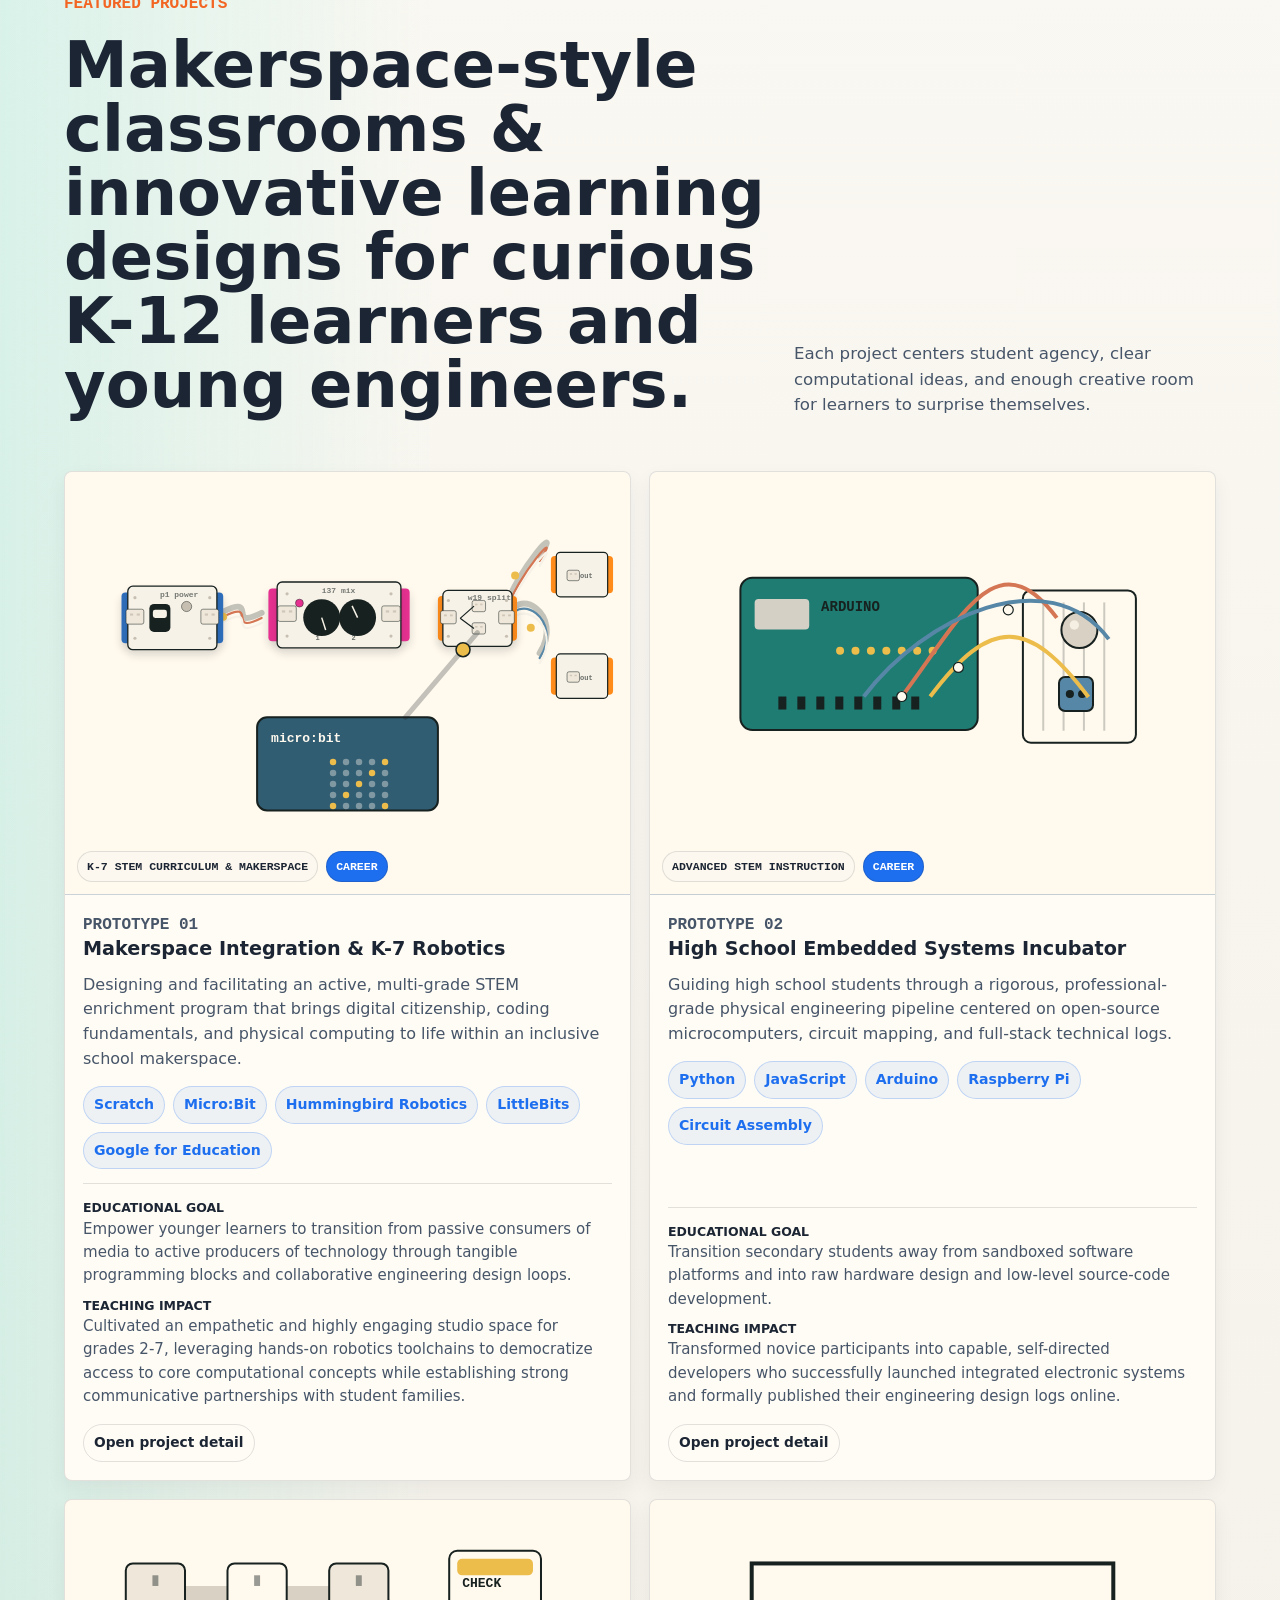
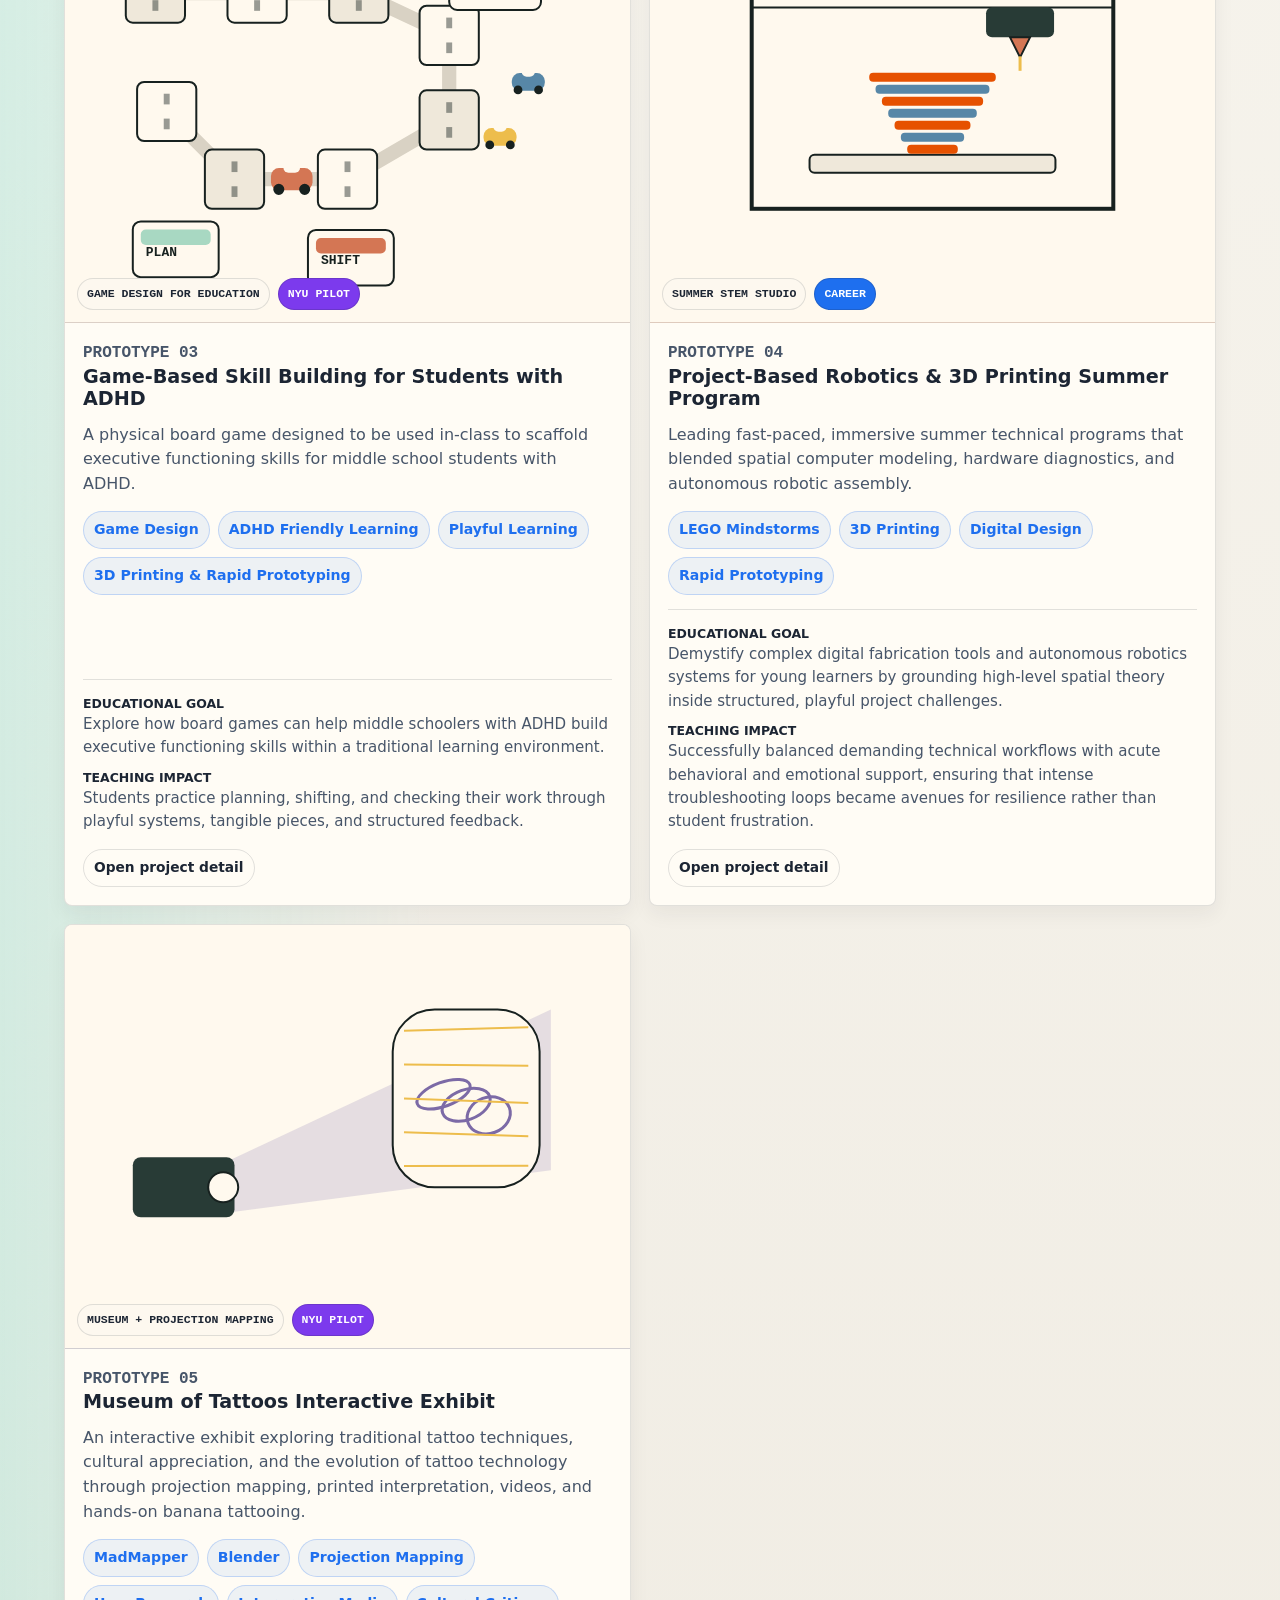
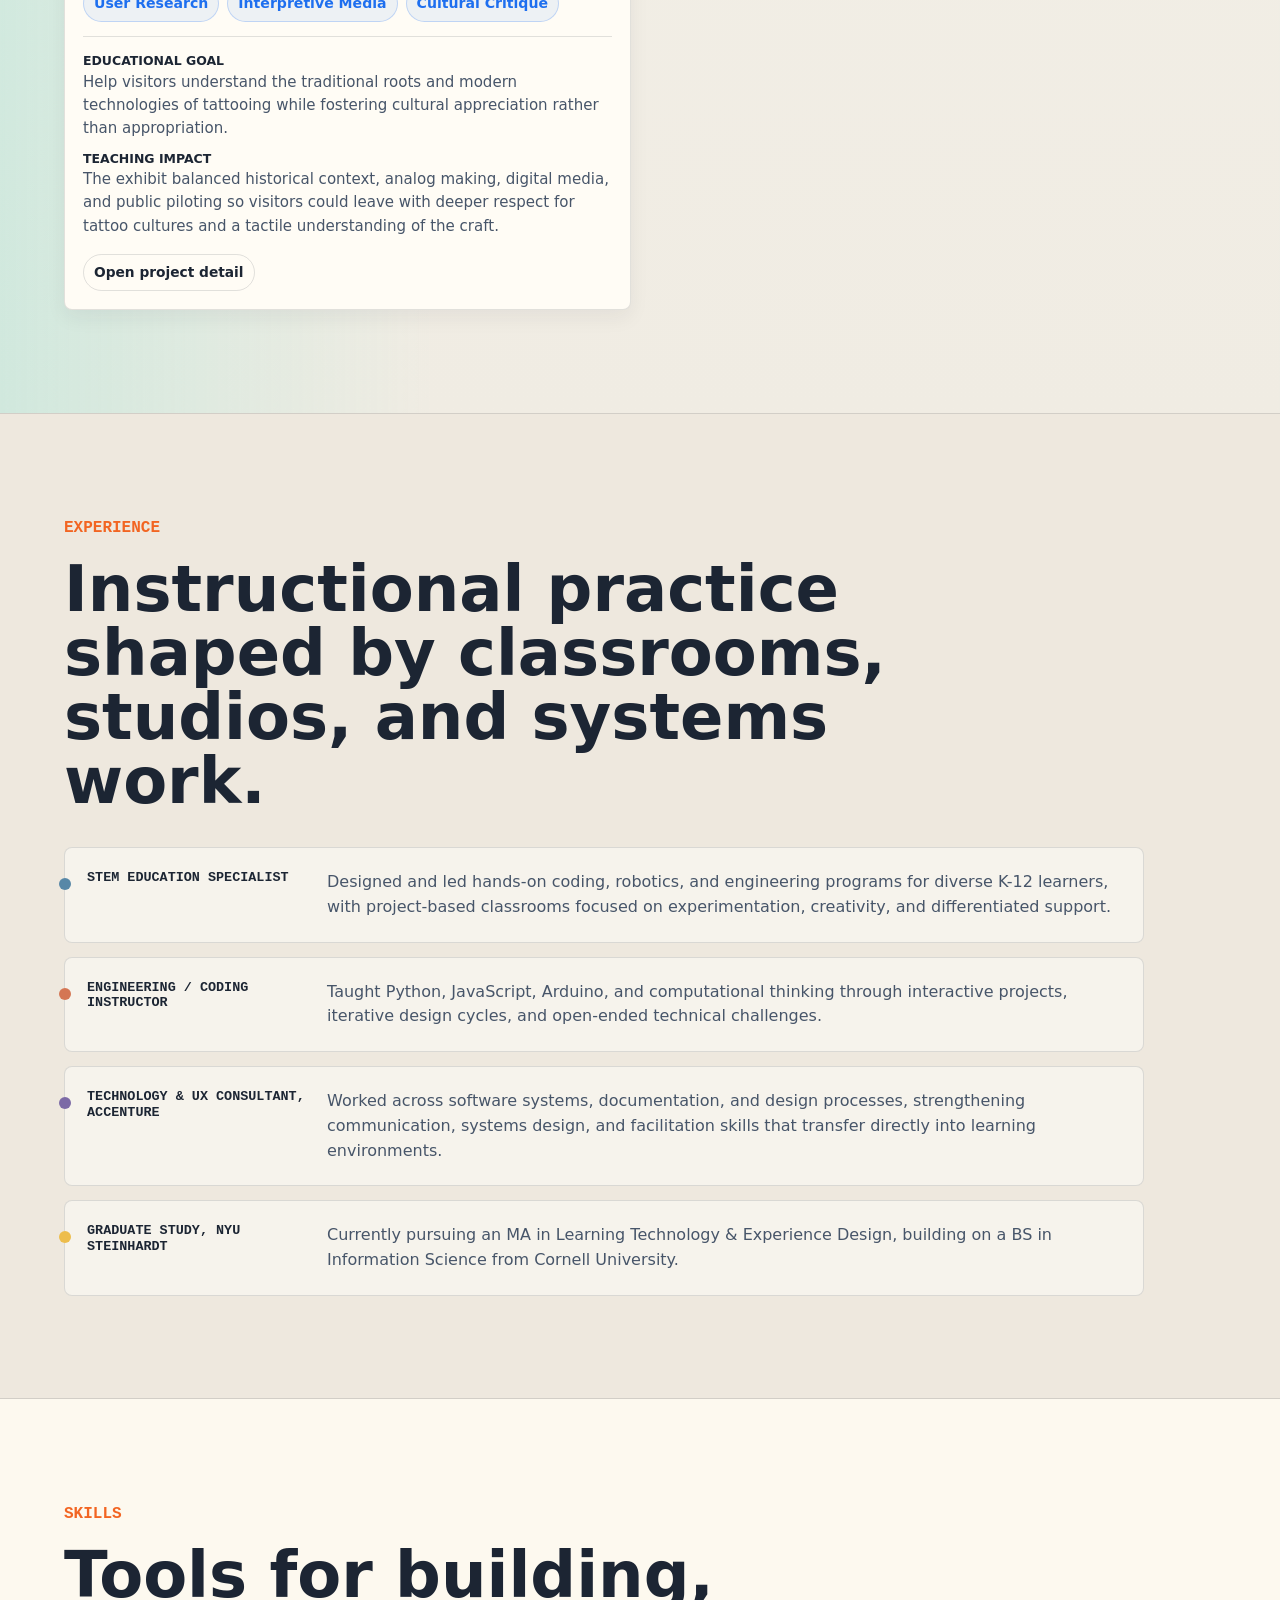
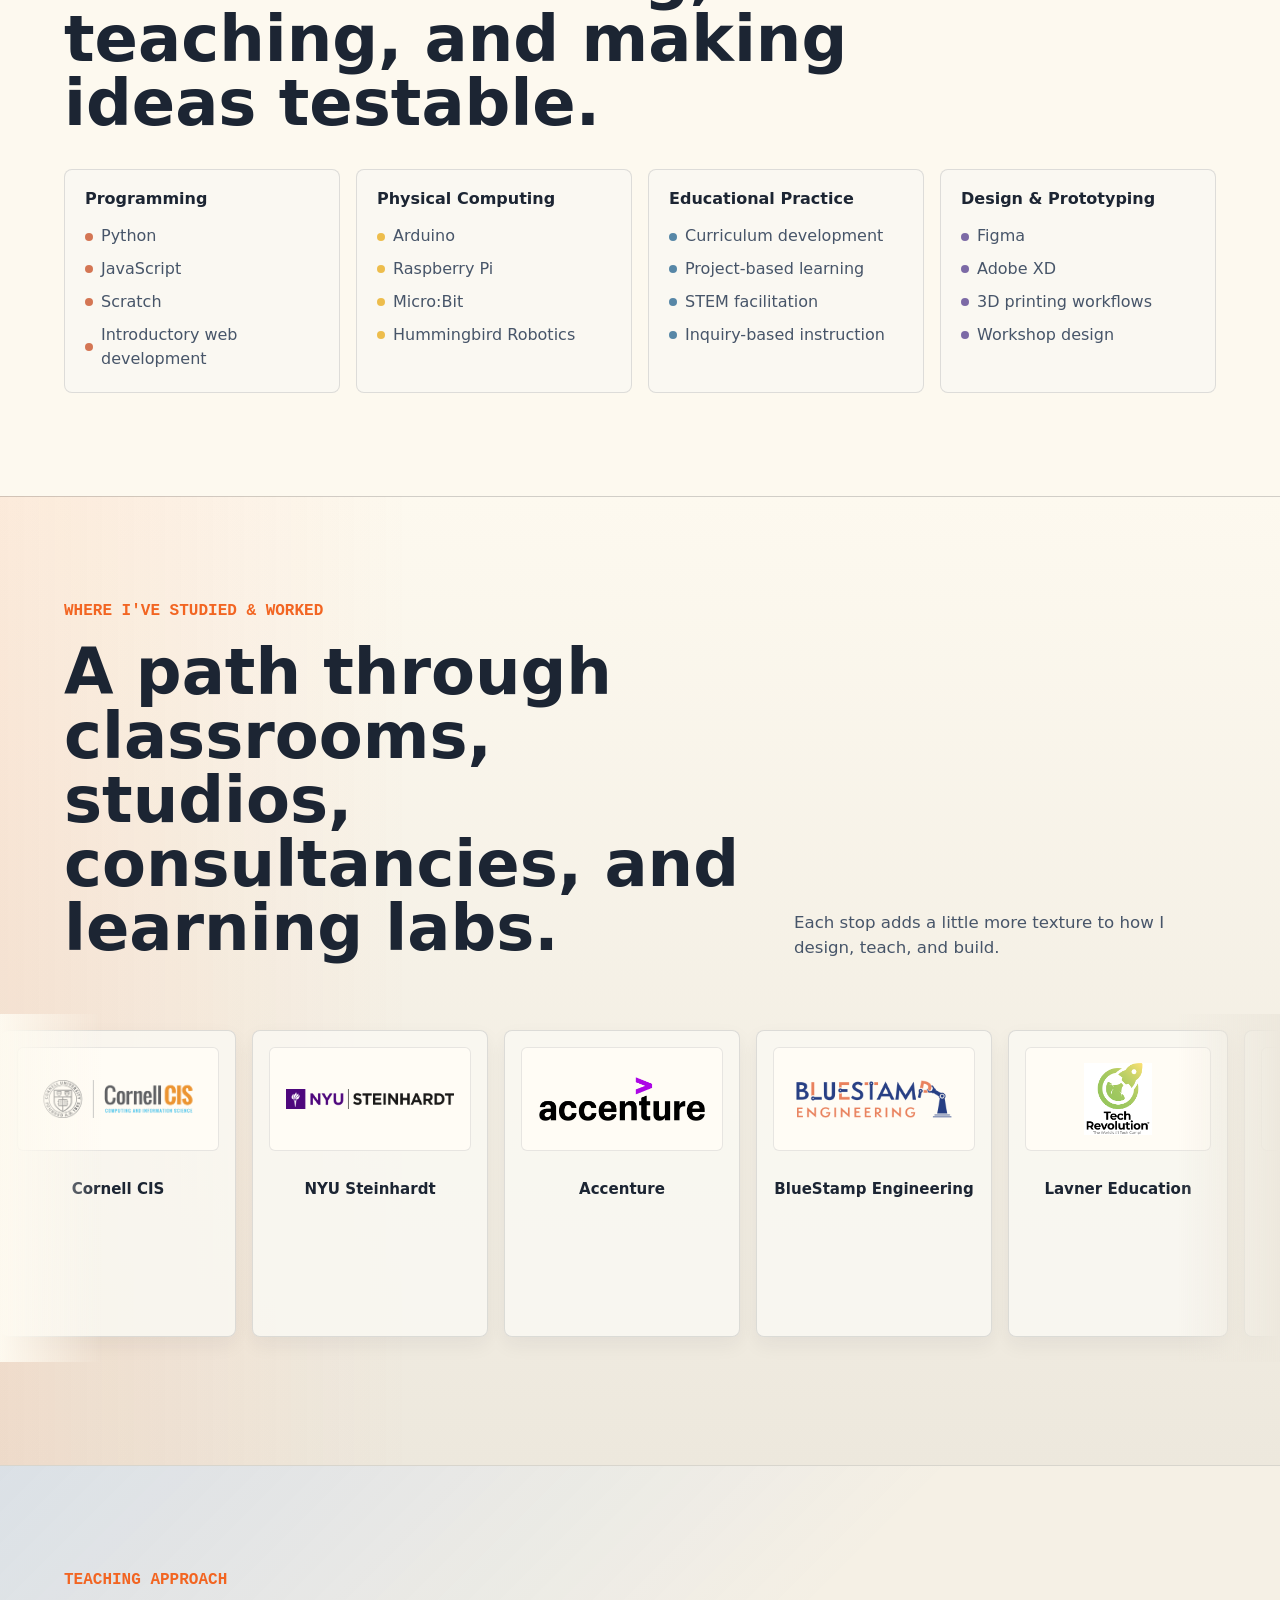
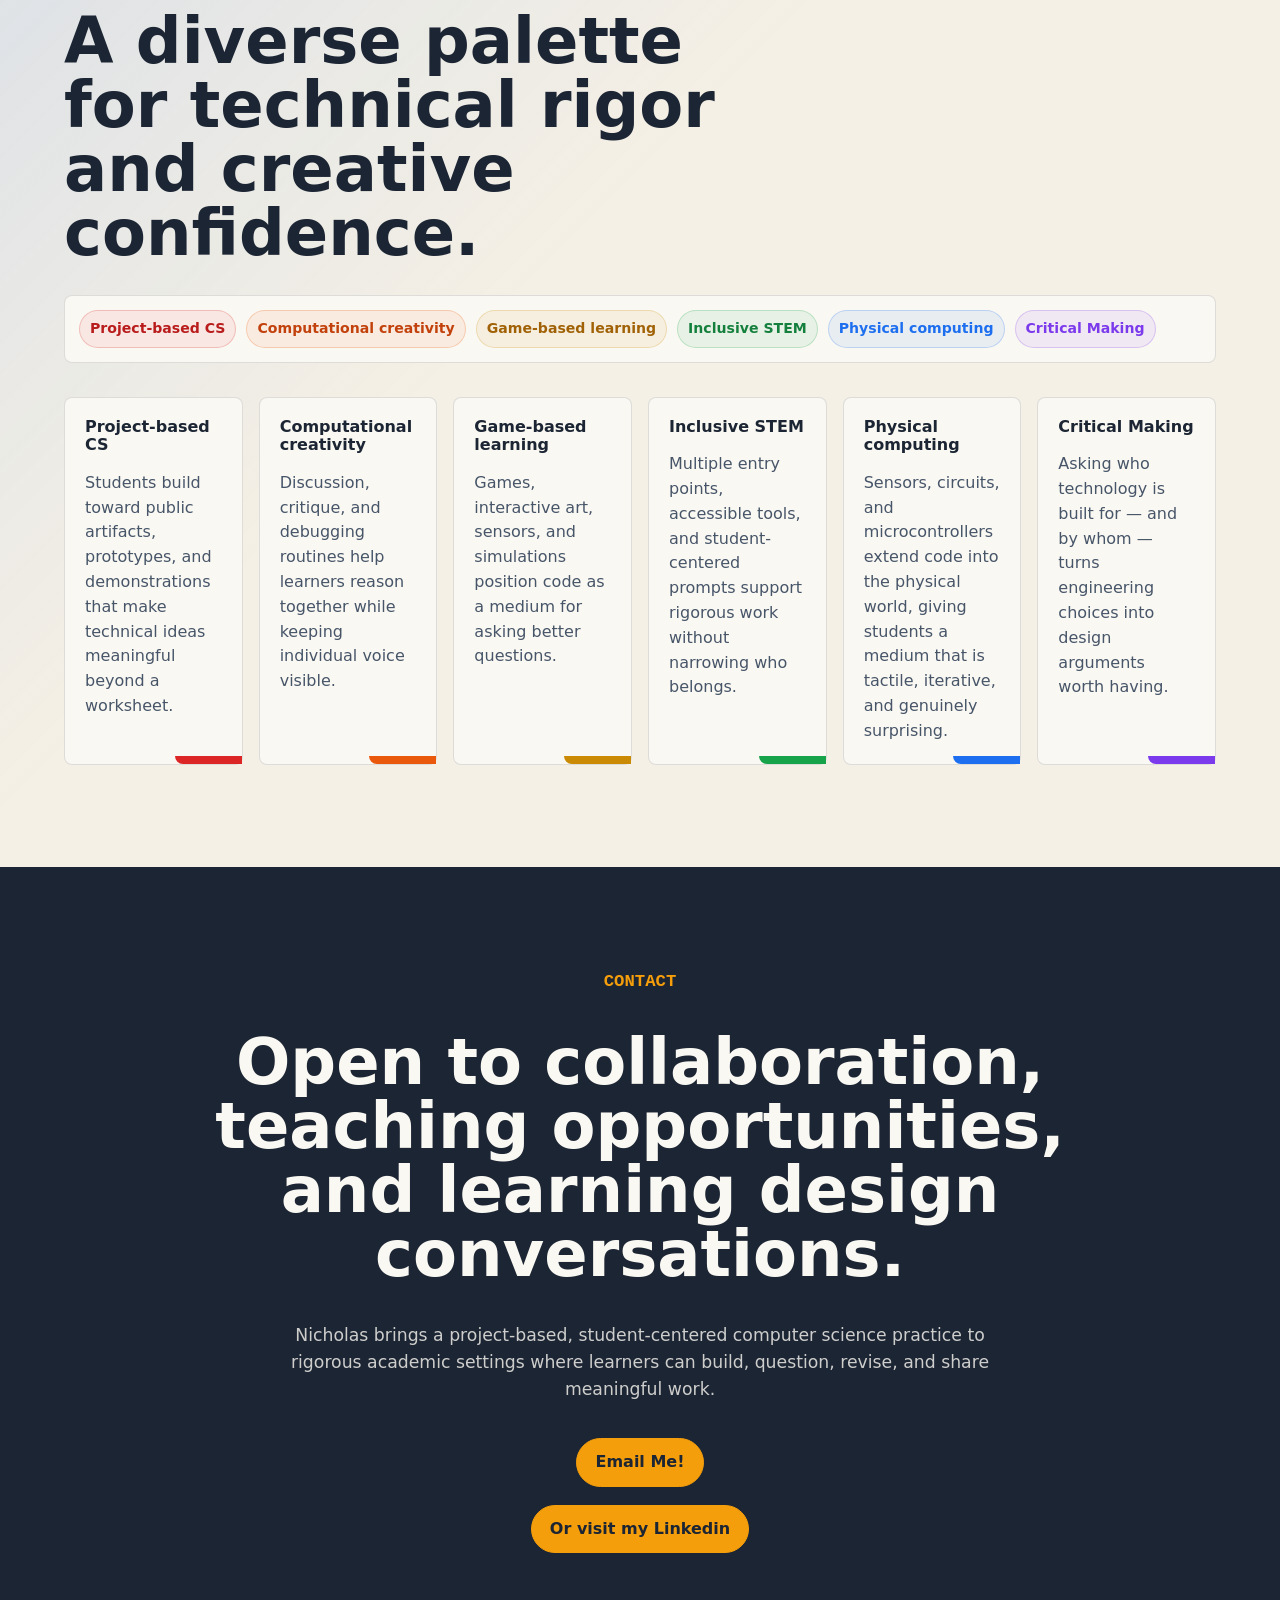
==== commit 7e717e75: "Style and visual overhaul - New color palette: vibrant cobalt, tangerine, lilac replacing muted tone" ====
--- a/index.html
+++ b/index.html
@@ -39,7 +39,7 @@
               build expressive prototypes, and discover computation as a creative liberal arts practice.
               My work draws on a background in education, HCI, and gender studies, so questions of
               access, identity, and who gets to make things are never far from the surface. In my ideal classroom,
-              the answer is unambiguously <b>everybody.</b>
+              <span class="text-highlight">the answer is unambiguously <b>everybody.</b></span>
             </p>
             <div class="hero-actions" aria-label="Portfolio highlights">
               <a class="text-action" href="#projects">View projects</a>
@@ -80,14 +80,6 @@
                 and entry points into STEM.
               </p>
             </article>
-            <div class="method-strip" aria-label="Core teaching themes">
-              <span>Project-based CS</span>
-              <span>Computational creativity</span>
-              <span>Game-based learning</span>
-              <span>Inclusive STEM</span>
-              <span>Physical computing</span>
-              <span>Critical Making</span>
-            </div>
           </div>
         </section>
 
@@ -139,7 +131,15 @@
         <section class="section-band approach-band" id="approach" aria-labelledby="approach-title">
           <div class="section-heading wide">
             <p class="eyebrow">Teaching Approach</p>
-            <h2 id="approach-title">A learning lab for technical rigor and creative confidence.</h2>
+            <h2 id="approach-title">A diverse palette for technical rigor and creative confidence.</h2>
+          </div>
+          <div class="method-strip" aria-label="Core teaching themes">
+            <span>Project-based CS</span>
+            <span>Computational creativity</span>
+            <span>Game-based learning</span>
+            <span>Inclusive STEM</span>
+            <span>Physical computing</span>
+            <span>Critical Making</span>
           </div>
           <!-- Populated by script.js from the approach array -->
           <div class="approach-map" id="approachMap"></div>
@@ -162,7 +162,7 @@
 
     <!-- project-data.js must load first — it sets window.portfolioProjects before script.js reads it -->
     <!-- ?v= query strings are cache-busting parameters; update them after any deployment -->
-    <script src="./project-data.js?v=20260526-career-slugs"></script>
-    <script src="./script.js?v=20260526-career-slugs"></script>
+    <script src="./project-data.js?v=20260528-style-tweaks"></script>
+    <script src="./script.js?v=20260528-style-tweaks"></script>
   </body>
 </html>
--- a/styles.css
+++ b/styles.css
@@ -1,15 +1,15 @@
 :root {
-  --ink: #17211f;
-  --ink-soft: #41504b;
-  --paper: #f8f4ea;
-  --paper-2: #efe8da;
-  --mint: #a8d8c2;
-  --clay: #d47654;
-  --sun: #edbd4c;
-  --blue: #5787a7;
-  --violet: #7c6aa6;
-  --line: rgba(23, 33, 31, 0.15);
-  --shadow: 0 20px 55px rgba(31, 44, 40, 0.14);
+  --ink: #1c2533;
+  --ink-soft: #475569;
+  --paper: #faf8f2;
+  --paper-2: #f0ece3;
+  --mint: #2dd4bf;
+  --clay: #f26522;
+  --sun: #f59e0b;
+  --blue: #1e6fef;
+  --violet: #7c3aed;
+  --line: rgba(28, 37, 51, 0.13);
+  --shadow: 0 20px 55px rgba(28, 37, 51, 0.14);
   --radius: 8px;
   color-scheme: light;
 }
@@ -36,8 +36,8 @@
   inset: 0;
   pointer-events: none;
   background-image:
-    linear-gradient(rgba(23, 33, 31, 0.035) 1px, transparent 1px),
-    linear-gradient(90deg, rgba(23, 33, 31, 0.035) 1px, transparent 1px);
+    linear-gradient(rgba(28, 37, 51, 0.03) 1px, transparent 1px),
+    linear-gradient(90deg, rgba(28, 37, 51, 0.03) 1px, transparent 1px);
   background-size: 36px 36px;
   mask-image: linear-gradient(to bottom, rgba(0, 0, 0, 0.55), transparent 78%);
   z-index: -1;
@@ -59,7 +59,7 @@
 .topbar {
   align-items: center;
   backdrop-filter: blur(18px);
-  background: rgba(248, 244, 234, 0.82);
+  background: rgba(250, 248, 242, 0.88);
   border-bottom: 1px solid var(--line);
   display: flex;
   gap: 24px;
@@ -90,9 +90,9 @@
 
 .brand-glyph {
   align-items: center;
-  background: var(--ink);
+  background: #9b7ee8;
   border-radius: 6px;
-  color: var(--paper);
+  color: #fff;
   display: inline-flex;
   font-family: ui-monospace, SFMono-Regular, Menlo, Consolas, monospace;
   font-size: 0.82rem;
@@ -115,13 +115,16 @@
   font-weight: 700;
   padding: 8px 11px;
   text-decoration: none;
+  transition: transform 200ms ease, box-shadow 200ms ease, background 200ms ease, border-color 200ms ease, color 200ms ease;
 }
 
 .nav-links a:hover,
 .nav-links a:focus-visible {
-  background: #fff9ee;
-  border-color: var(--line);
-  color: var(--ink);
+  background: #fdf9ef;
+  border-color: rgba(30, 111, 239, 0.3);
+  box-shadow: 0 4px 12px rgba(30, 111, 239, 0.15);
+  color: var(--blue);
+  transform: translateY(-2px);
 }
 
 .section-band {
@@ -204,10 +207,10 @@
 }
 
 .text-action {
-  background: var(--ink);
-  border: 1px solid var(--ink);
+  background: var(--clay);
+  border: 1px solid var(--clay);
   border-radius: 999px;
-  color: var(--paper);
+  color: #fff;
   display: inline-flex;
   font-weight: 800;
   min-height: 44px;
@@ -218,19 +221,19 @@
 
 .text-action:hover,
 .text-action:focus-visible {
-  box-shadow: 0 10px 24px rgba(23, 33, 31, 0.2);
+  box-shadow: 0 10px 24px rgba(242, 101, 34, 0.32);
   transform: translateY(-2px);
 }
 
 .text-action.secondary {
   background: transparent;
-  color: var(--ink);
+  color: var(--clay);
 }
 
 .hero-portrait {
   align-self: center;
   background:
-    linear-gradient(145deg, rgba(255, 249, 238, 0.98), rgba(239, 232, 218, 0.98)),
+    linear-gradient(145deg, rgba(250, 248, 242, 0.98), rgba(240, 236, 227, 0.98)),
     var(--paper-2);
   border: 1px solid var(--line);
   border-radius: var(--radius);
@@ -243,8 +246,8 @@
 
 .hero-portrait::before {
   background:
-    linear-gradient(90deg, rgba(168, 216, 194, 0.28), transparent),
-    linear-gradient(180deg, transparent, rgba(23, 33, 31, 0.2));
+    linear-gradient(90deg, rgba(45, 212, 191, 0.22), transparent),
+    linear-gradient(180deg, transparent, rgba(28, 37, 51, 0.2));
   content: "";
   inset: 0;
   pointer-events: none;
@@ -262,7 +265,7 @@
 }
 
 .hero-portrait figcaption {
-  background: rgba(255, 249, 238, 0.92);
+  background: rgba(250, 248, 242, 0.92);
   border-top: 1px solid var(--line);
   bottom: 0;
   display: grid;
@@ -310,7 +313,7 @@
 }
 
 .philosophy-band {
-  background: #fff9ee;
+  background: #fdf9ef;
   border-block: 1px solid var(--line);
   padding-top: clamp(28px, 4vw, 40px);
 }
@@ -350,19 +353,27 @@
 
 .method-strip span,
 .tag-list span {
-  background: #fff9ee;
-  border: 1px solid var(--line);
+  background: rgba(30, 111, 239, 0.08);
+  border: 1px solid rgba(30, 111, 239, 0.22);
   border-radius: 999px;
-  color: var(--ink-soft);
+  color: var(--blue);
   font-size: 0.88rem;
-  font-weight: 800;
+  font-weight: 700;
   padding: 7px 10px;
 }
+
+
+.method-strip span:nth-child(1) { background: rgba(220, 38, 38, 0.08);  border-color: rgba(220, 38, 38, 0.22);  color: #b91c1c; }
+.method-strip span:nth-child(2) { background: rgba(234, 88, 12, 0.08);  border-color: rgba(234, 88, 12, 0.22);  color: #c2410c; }
+.method-strip span:nth-child(3) { background: rgba(202, 138, 4, 0.08);  border-color: rgba(202, 138, 4, 0.22);  color: #a16207; }
+.method-strip span:nth-child(4) { background: rgba(22, 163, 74, 0.08);  border-color: rgba(22, 163, 74, 0.22);  color: #15803d; }
+.method-strip span:nth-child(5) { background: rgba(30, 111, 239, 0.08); border-color: rgba(30, 111, 239, 0.22); color: var(--blue); }
+.method-strip span:nth-child(6) { background: rgba(124, 58, 237, 0.08); border-color: rgba(124, 58, 237, 0.22); color: var(--violet); }
 
 .projects-band {
   background:
-    linear-gradient(90deg, rgba(168, 216, 194, 0.22), transparent 34%),
-    linear-gradient(180deg, var(--paper), #f3eee2);
+    linear-gradient(90deg, rgba(45, 212, 191, 0.16), transparent 34%),
+    linear-gradient(180deg, var(--paper), var(--paper-2));
 }
 
 .project-grid {
@@ -373,10 +384,10 @@
 }
 
 .project-card {
-  background: #fffaf0;
+  background: #fffcf5;
   border: 1px solid var(--line);
   border-radius: var(--radius);
-  box-shadow: 0 8px 20px rgba(23, 33, 31, 0.06);
+  box-shadow: 0 8px 20px rgba(28, 37, 51, 0.06);
   color: inherit;
   display: flex;
   flex-direction: column;
@@ -388,8 +399,8 @@
 
 .project-card:hover,
 .project-card:focus-visible {
-  border-color: rgba(23, 33, 31, 0.35);
-  box-shadow: var(--shadow);
+  border-color: rgba(30, 111, 239, 0.3);
+  box-shadow: 0 16px 40px rgba(30, 111, 239, 0.18), 0 4px 12px rgba(30, 111, 239, 0.1);
   outline: none;
   transform: translateY(-5px);
 }
@@ -431,14 +442,14 @@
 }
 
 .stage-label {
-  background: rgba(255, 249, 238, 0.86);
-  border: 1px solid rgba(23, 33, 31, 0.13);
+  background: rgba(253, 249, 239, 0.86);
+  border: 1px solid rgba(28, 37, 51, 0.13);
 }
 
 .stage-category {
   background: var(--category-bg, var(--ink));
-  border: 1px solid rgba(23, 33, 31, 0.18);
-  color: var(--paper);
+  border: 1px solid rgba(28, 37, 51, 0.18);
+  color: #fff;
 }
 
 .stage-category.career {
@@ -505,7 +516,7 @@
 
 .project-page main {
   background:
-    linear-gradient(90deg, rgba(168, 216, 194, 0.16), transparent 36%),
+    linear-gradient(90deg, rgba(45, 212, 191, 0.12), transparent 36%),
     var(--paper);
 }
 
@@ -533,7 +544,7 @@
 
 .back-link:hover,
 .back-link:focus-visible {
-  background: #fff9ee;
+  background: #fdf9ef;
   transform: translateX(-2px);
 }
 
@@ -550,7 +561,7 @@
 
 .project-snapshot {
   align-self: start;
-  background: #fffaf0;
+  background: #fffcf5;
   border: 1px solid var(--line);
   border-radius: var(--radius);
   box-shadow: var(--shadow);
@@ -562,7 +573,7 @@
 .snapshot-visual {
   background:
     linear-gradient(135deg, var(--detail-theme, var(--mint)), transparent 64%),
-    #fff9ee;
+    #fdf9ef;
   border: 1px solid var(--line);
   border-radius: 6px;
   display: grid;
@@ -574,7 +585,7 @@
 
 .snapshot-visual::before,
 .snapshot-visual::after {
-  border: 2px solid rgba(23, 33, 31, 0.45);
+  border: 2px solid rgba(28, 37, 51, 0.45);
   border-radius: 999px;
   content: "";
   position: absolute;
@@ -598,7 +609,7 @@
 }
 
 .snapshot-visual span {
-  background: rgba(255, 249, 238, 0.88);
+  background: rgba(250, 248, 242, 0.88);
   border: 1px solid var(--line);
   border-radius: 999px;
   font-family: ui-monospace, SFMono-Regular, Menlo, Consolas, monospace;
@@ -636,7 +647,7 @@
 }
 
 .project-detail-band {
-  background: #fff9ee;
+  background: #fdf9ef;
   border-block: 1px solid var(--line);
 }
 
@@ -677,12 +688,12 @@
 
 .asset-drop {
   background:
-    linear-gradient(135deg, rgba(237, 189, 76, 0.14), transparent 52%),
+    linear-gradient(135deg, rgba(245, 158, 11, 0.14), transparent 52%),
     var(--paper);
 }
 
 .asset-drop code {
-  background: #fff9ee;
+  background: #fdf9ef;
   border: 1px solid var(--line);
   border-radius: 6px;
   display: block;
@@ -703,9 +714,9 @@
   align-content: end;
   aspect-ratio: 4 / 3;
   background:
-    linear-gradient(135deg, rgba(87, 135, 167, 0.2), transparent),
-    #fffaf0;
-  border: 1px dashed rgba(23, 33, 31, 0.28);
+    linear-gradient(135deg, rgba(30, 111, 239, 0.15), transparent),
+    #fffcf5;
+  border: 1px dashed rgba(28, 37, 51, 0.28);
   border-radius: var(--radius);
   color: var(--ink-soft);
   display: grid;
@@ -719,11 +730,11 @@
 .gallery-slot:has(img) {
   border-style: solid;
   color: var(--paper);
-  text-shadow: 0 1px 12px rgba(23, 33, 31, 0.45);
+  text-shadow: 0 1px 12px rgba(28, 37, 51, 0.45);
 }
 
 .gallery-slot:has(img)::after {
-  background: linear-gradient(180deg, transparent, rgba(23, 33, 31, 0.74));
+  background: linear-gradient(180deg, transparent, rgba(28, 37, 51, 0.74));
   content: "";
   inset: 30% 0 0;
   pointer-events: none;
@@ -760,7 +771,7 @@
 }
 
 .detail-accordion details {
-  background: #fffaf0;
+  background: #fffcf5;
   border: 1px solid var(--line);
   border-radius: var(--radius);
   padding: 16px;
@@ -810,7 +821,7 @@
 }
 
 .technical-flow li {
-  background: #f8f4ea;
+  background: var(--paper);
   border: 1px solid var(--line);
   border-radius: calc(var(--radius) - 4px);
   display: grid;
@@ -849,8 +860,8 @@
 }
 
 .technical-flow li.is-breakpoint {
-  background: #fff3ea;
-  border-color: rgba(212, 118, 84, 0.45);
+  background: #fff5eb;
+  border-color: rgba(242, 101, 34, 0.4);
 }
 
 .technical-flow span {
@@ -874,8 +885,8 @@
 }
 
 .technical-takeaway {
-  background: rgba(124, 106, 166, 0.1);
-  border: 1px solid rgba(124, 106, 166, 0.28);
+  background: rgba(124, 58, 237, 0.08);
+  border: 1px solid rgba(124, 58, 237, 0.22);
   border-radius: calc(var(--radius) - 4px);
   padding: 18px;
 }
@@ -886,7 +897,7 @@
 }
 
 .experience-band {
-  background: #f2eadc;
+  background: #eee8de;
   border-block: 1px solid var(--line);
 }
 
@@ -899,7 +910,7 @@
 
 .timeline-item {
   align-items: start;
-  background: rgba(255, 249, 238, 0.66);
+  background: rgba(250, 248, 242, 0.7);
   border: 1px solid var(--line);
   border-radius: var(--radius);
   display: grid;
@@ -933,14 +944,20 @@
 }
 
 .skills-band {
-  background: #fff9ee;
-}
-
-.skills-grid,
-.approach-map {
+  background: #fdf9ef;
+}
+
+.skills-grid {
   display: grid;
   gap: 16px;
   grid-template-columns: repeat(4, minmax(180px, 1fr));
+  margin-top: 34px;
+}
+
+.approach-map {
+  display: grid;
+  gap: 16px;
+  grid-template-columns: repeat(6, minmax(160px, 1fr));
   margin-top: 34px;
 }
 
@@ -984,8 +1001,8 @@
 
 .workplaces-band {
   background:
-    linear-gradient(90deg, rgba(212, 118, 84, 0.11), transparent 32%),
-    linear-gradient(180deg, #fff9ee, #f1eadf);
+    linear-gradient(90deg, rgba(242, 101, 34, 0.10), transparent 32%),
+    linear-gradient(180deg, #fdf9ef, #ede8dd);
   border-top: 1px solid var(--line);
   overflow: hidden;
 }
@@ -1009,12 +1026,12 @@
 }
 
 .workplace-marquee::before {
-  background: linear-gradient(90deg, #fff9ee, transparent);
+  background: linear-gradient(90deg, #fdf9ef, transparent);
   left: 0;
 }
 
 .workplace-marquee::after {
-  background: linear-gradient(270deg, #f1eadf, transparent);
+  background: linear-gradient(270deg, #ede8dd, transparent);
   right: 0;
 }
 
@@ -1034,10 +1051,10 @@
 }
 
 .workplace-item {
-  background: rgba(255, 250, 240, 0.82);
+  background: rgba(250, 248, 242, 0.85);
   border: 1px solid var(--line);
   border-radius: var(--radius);
-  box-shadow: 0 8px 20px rgba(23, 33, 31, 0.06);
+  box-shadow: 0 8px 20px rgba(28, 37, 51, 0.06);
   color: inherit;
   display: grid;
   flex: 0 0 220px;
@@ -1051,16 +1068,16 @@
 
 .workplace-item:hover,
 .workplace-item:focus-visible {
-  border-color: rgba(23, 33, 31, 0.32);
-  box-shadow: var(--shadow);
+  border-color: rgba(30, 111, 239, 0.28);
+  box-shadow: 0 16px 40px rgba(30, 111, 239, 0.18), 0 4px 12px rgba(30, 111, 239, 0.1);
   outline: none;
   transform: translateY(-8px) scale(1.04);
 }
 
 .logo-field {
   align-items: center;
-  background: #fffdf7;
-  border: 1px solid rgba(23, 33, 31, 0.1);
+  background: #fffcf5;
+  border: 1px solid rgba(28, 37, 51, 0.1);
   border-radius: 6px;
   display: flex;
   height: 104px;
@@ -1117,8 +1134,8 @@
 
 .approach-band {
   background:
-    linear-gradient(135deg, rgba(87, 135, 167, 0.16), transparent 42%),
-    #f7f1e6;
+    linear-gradient(135deg, rgba(30, 111, 239, 0.12), transparent 42%),
+    #f5f0e5;
   border-top: 1px solid var(--line);
 }
 
@@ -1160,7 +1177,7 @@
 }
 
 .contact-panel p {
-  color: rgba(248, 244, 234, 0.78);
+  color: rgba(250, 248, 242, 0.8);
   font-size: 1.08rem;
   margin-inline: auto;
   max-width: 760px;
@@ -1171,6 +1188,47 @@
   border-color: var(--sun);
   color: var(--ink);
   justify-self: center;
+}
+
+.text-highlight {
+  background: linear-gradient(
+    to bottom,
+    transparent 52%,
+    rgba(245, 158, 11, 0.52) 52%
+  );
+  padding-bottom: 2px;
+  padding-inline: 2px;
+}
+
+@keyframes fade-in-up {
+  from {
+    opacity: 0;
+    transform: translateY(20px);
+  }
+  to {
+    opacity: 1;
+    transform: translateY(0);
+  }
+}
+
+.hero-copy h1 {
+  animation: fade-in-up 0.6s ease both;
+}
+
+.hero-copy .tagline {
+  animation: fade-in-up 0.6s ease 0.1s both;
+}
+
+.hero-copy .eyebrow {
+  animation: fade-in-up 0.6s ease 0.18s both;
+}
+
+.hero-copy .hero-intro {
+  animation: fade-in-up 0.6s ease 0.28s both;
+}
+
+.hero-copy .hero-actions {
+  animation: fade-in-up 0.6s ease 0.38s both;
 }
 
 @media (max-width: 1300px) {
@@ -1210,9 +1268,12 @@
   .philosophy-grid,
   .timeline-item,
   .detail-layout,
-  .skills-grid,
+  .skills-grid {
+    grid-template-columns: 1fr;
+  }
+
   .approach-map {
-    grid-template-columns: 1fr;
+    grid-template-columns: repeat(2, minmax(0, 1fr));
   }
 
   .hero-portrait img {
@@ -1279,4 +1340,12 @@
   .workplace-track {
     animation: none;
   }
-}
+
+  .hero-copy h1,
+  .hero-copy .tagline,
+  .hero-copy .eyebrow,
+  .hero-copy .hero-intro,
+  .hero-copy .hero-actions {
+    animation: none;
+  }
+}
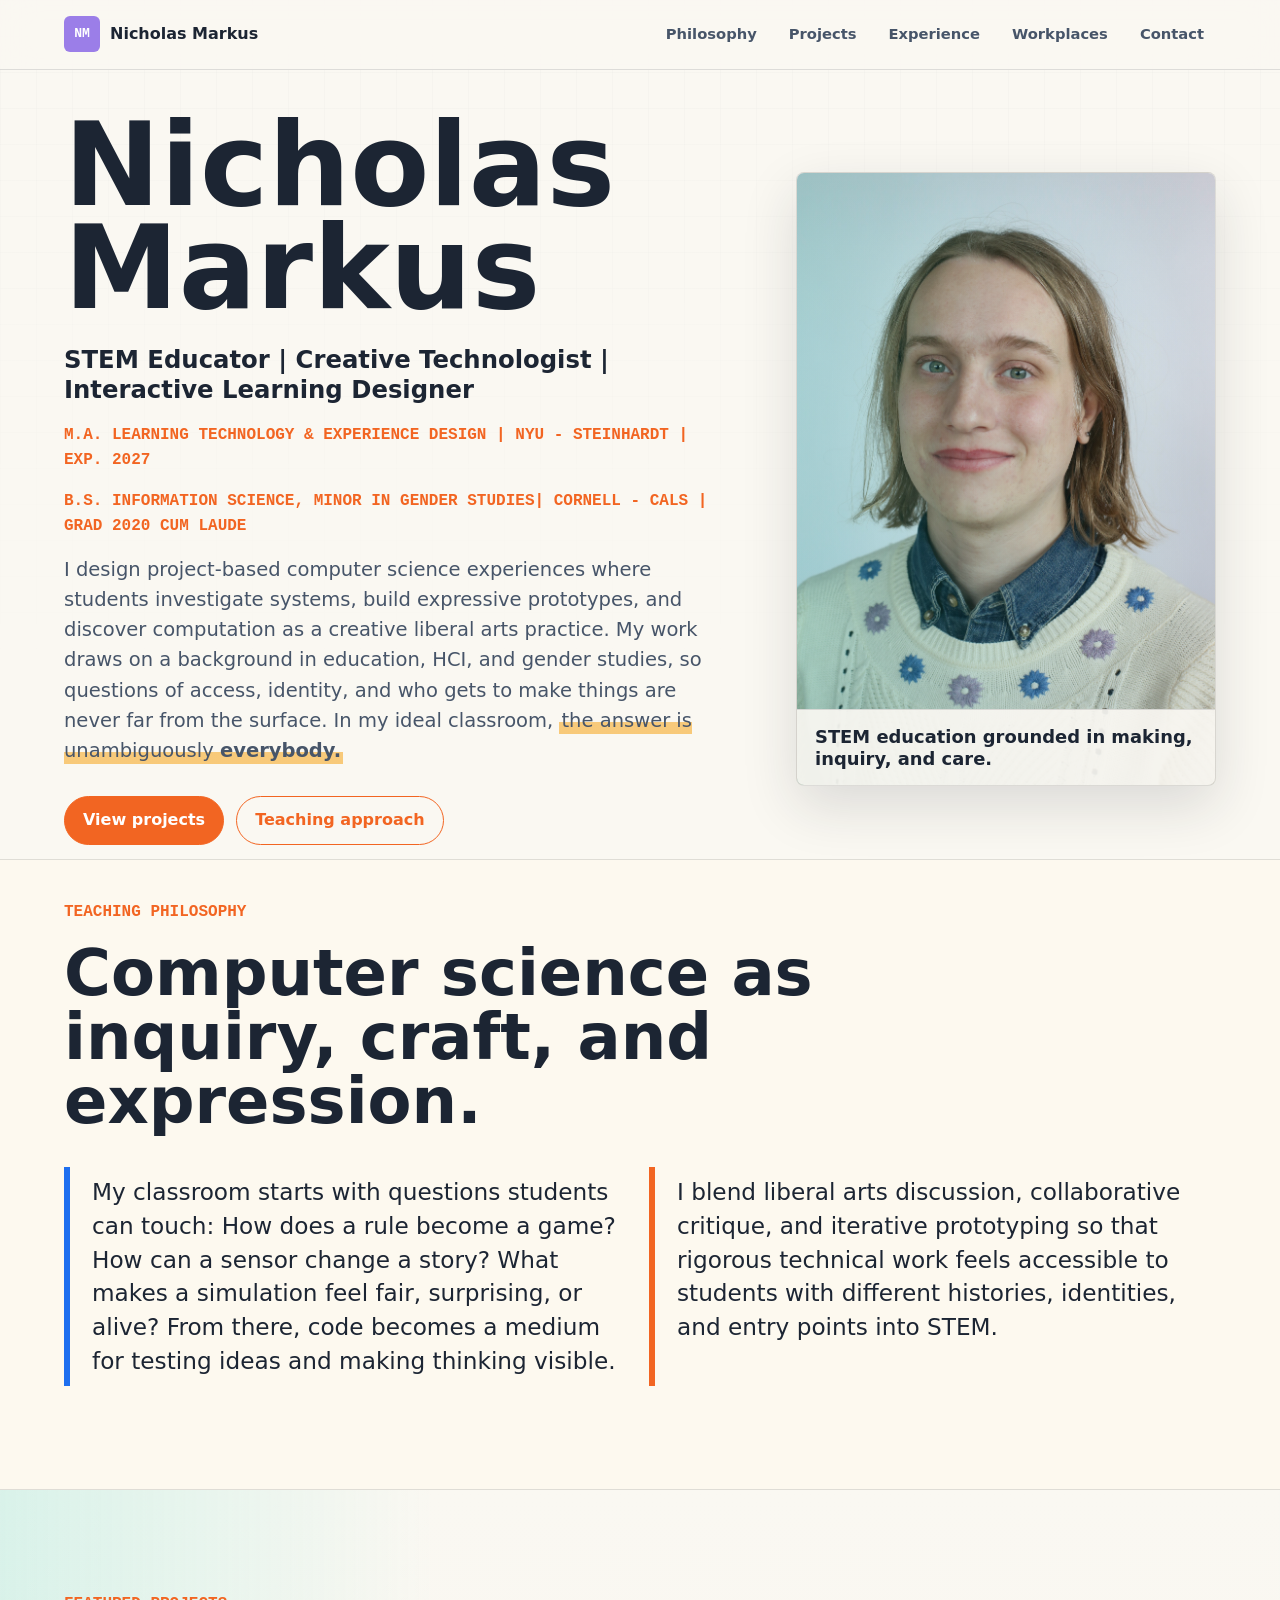
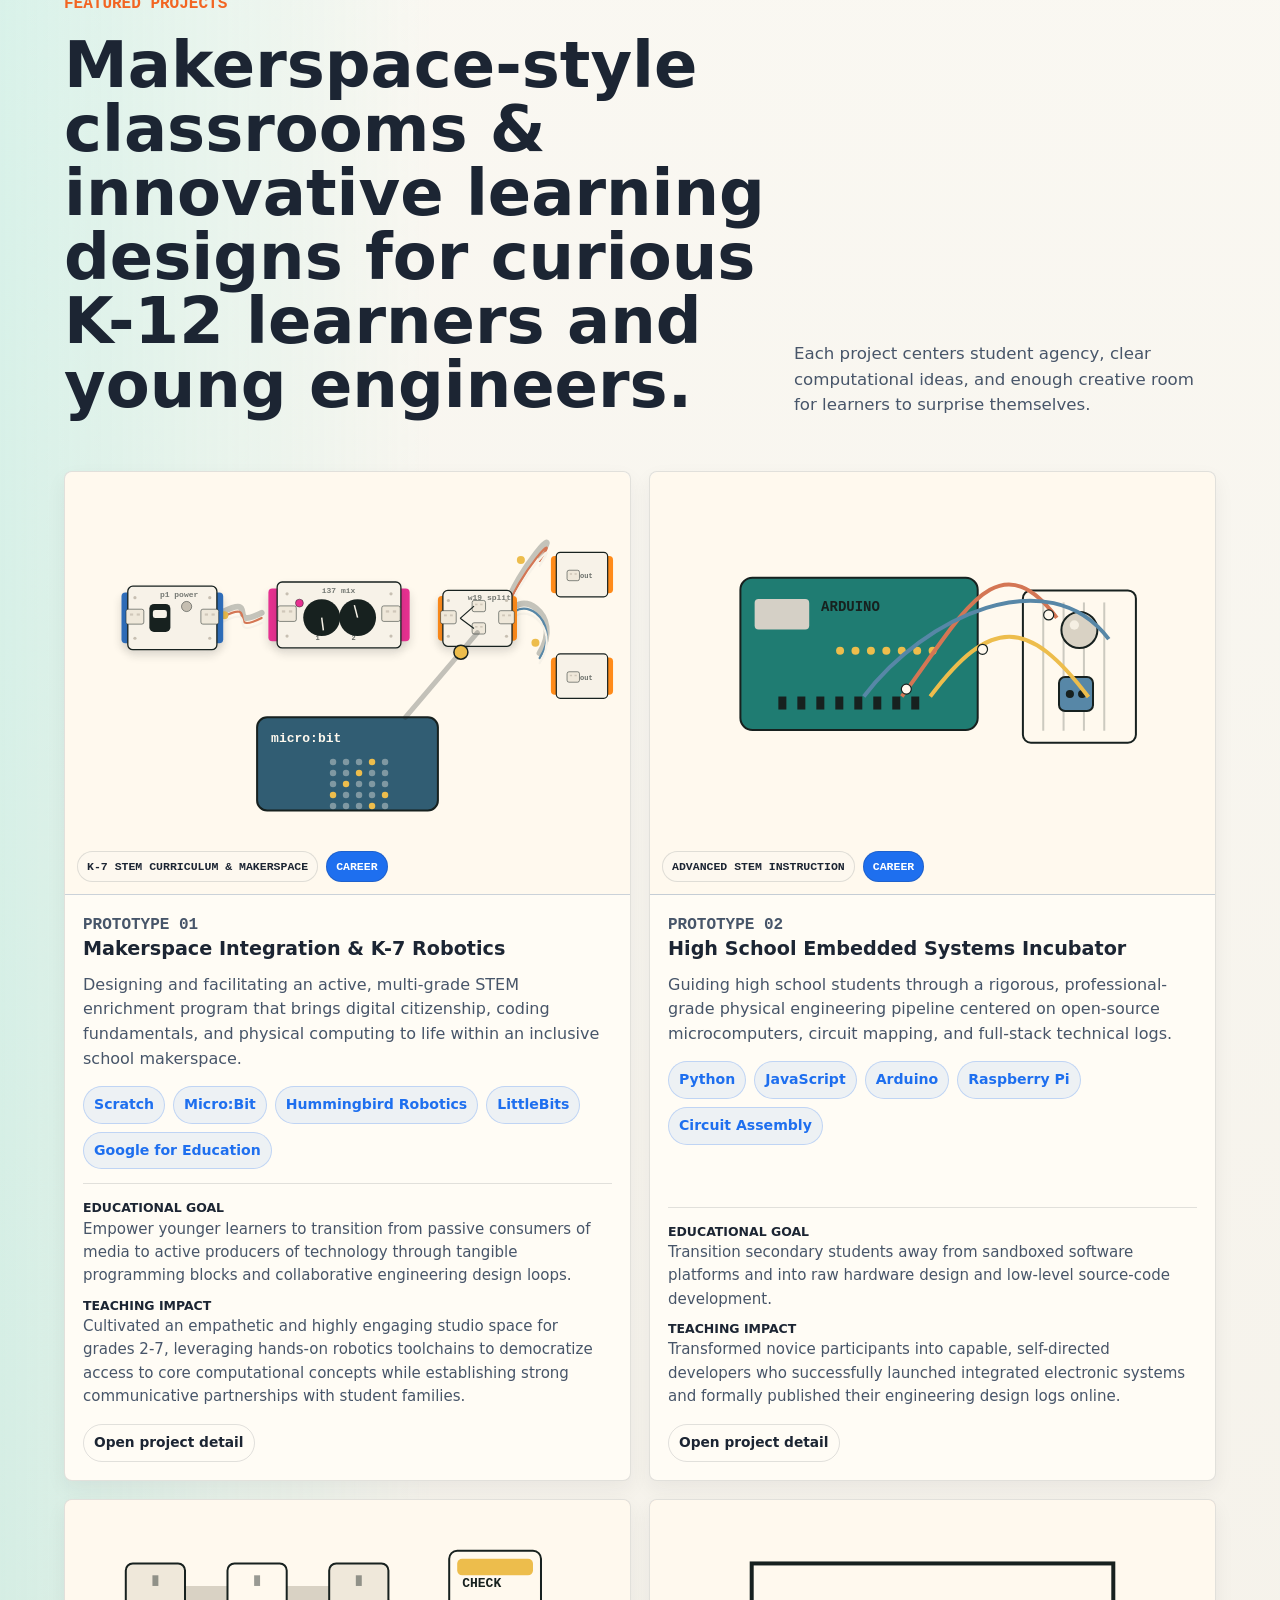
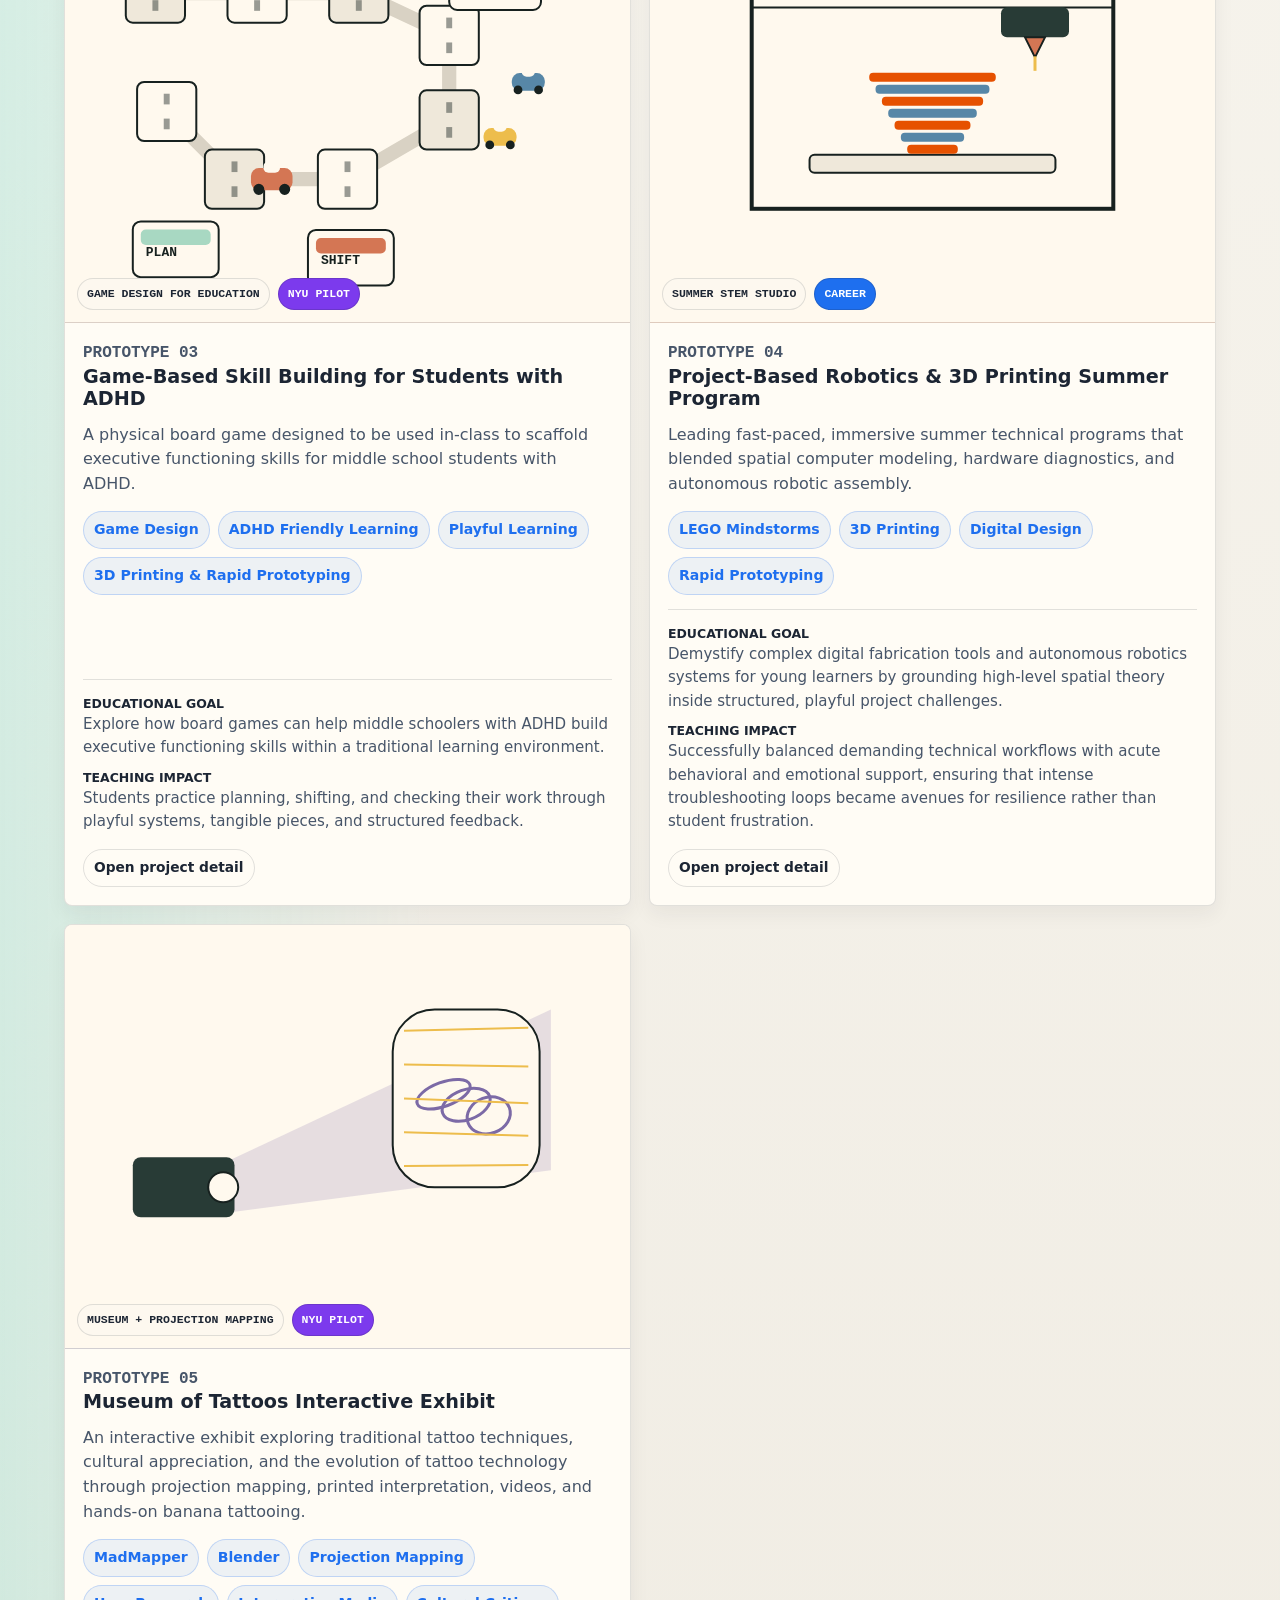
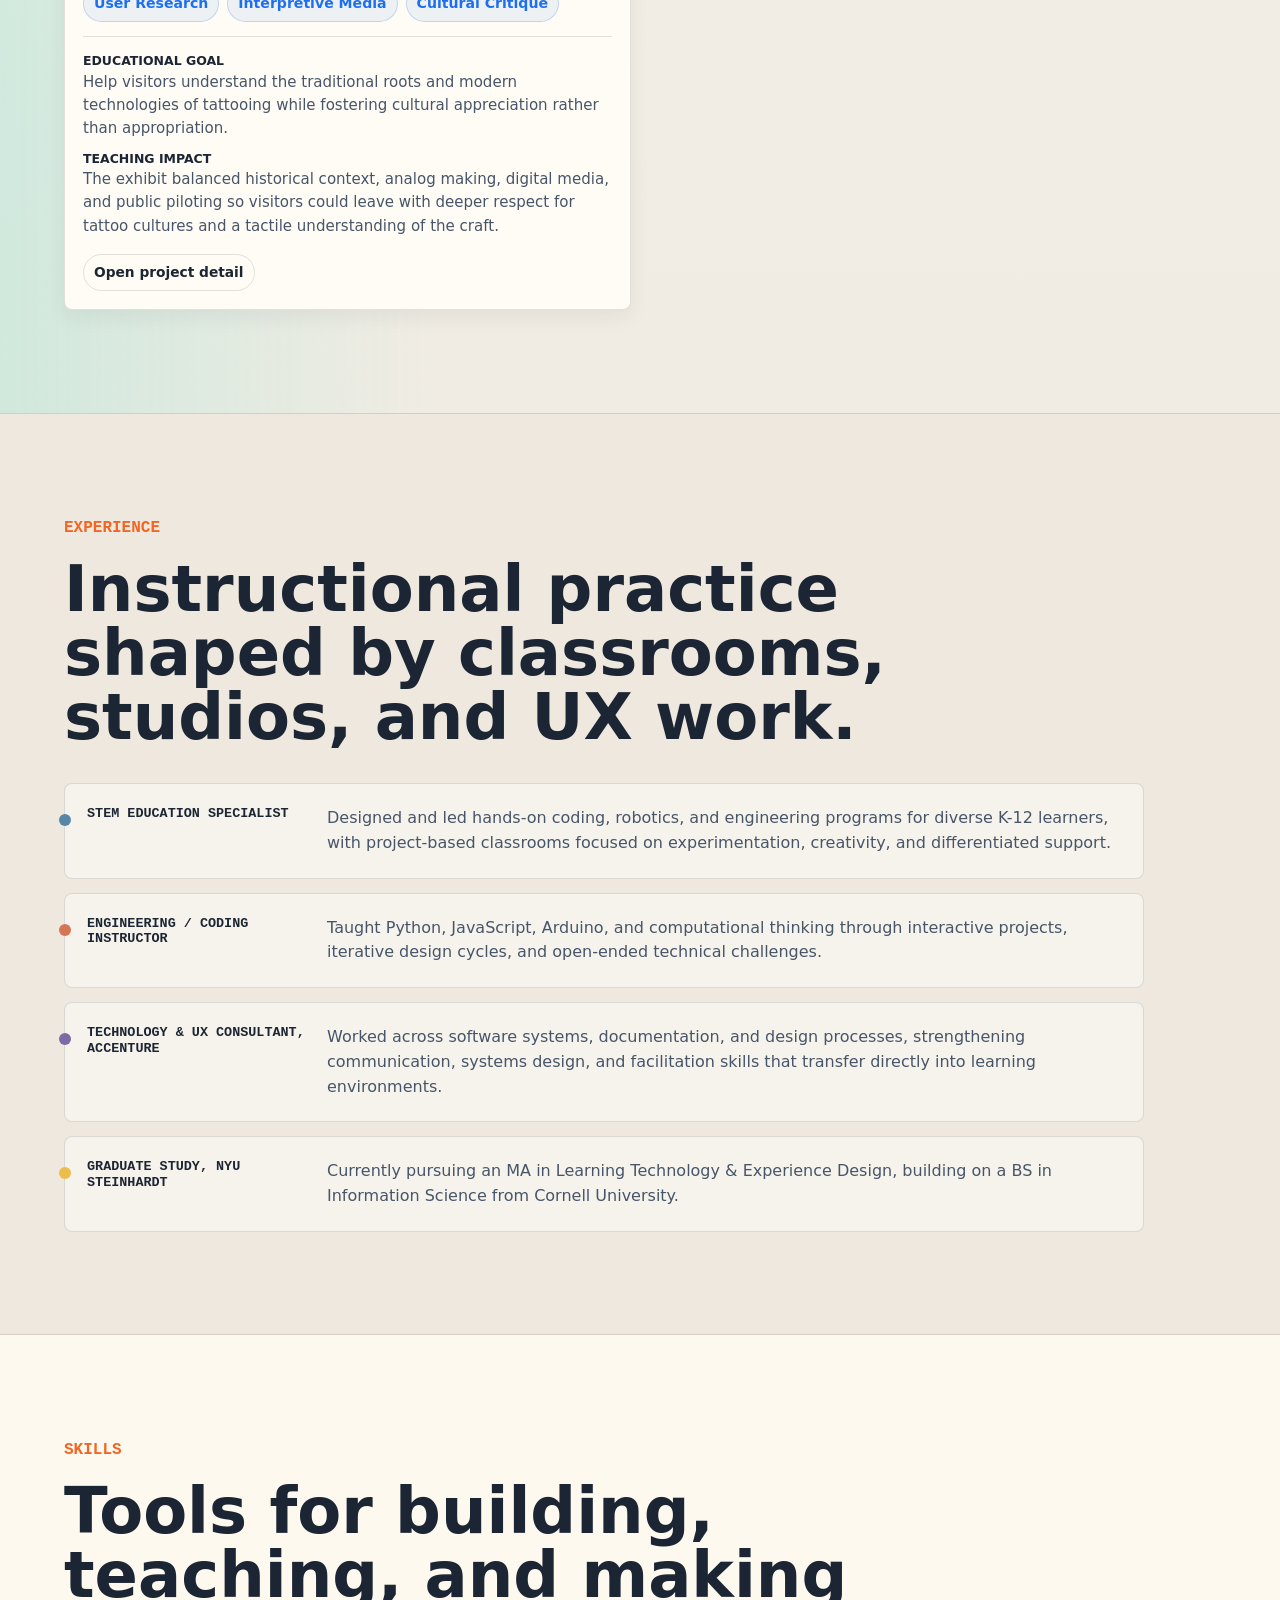
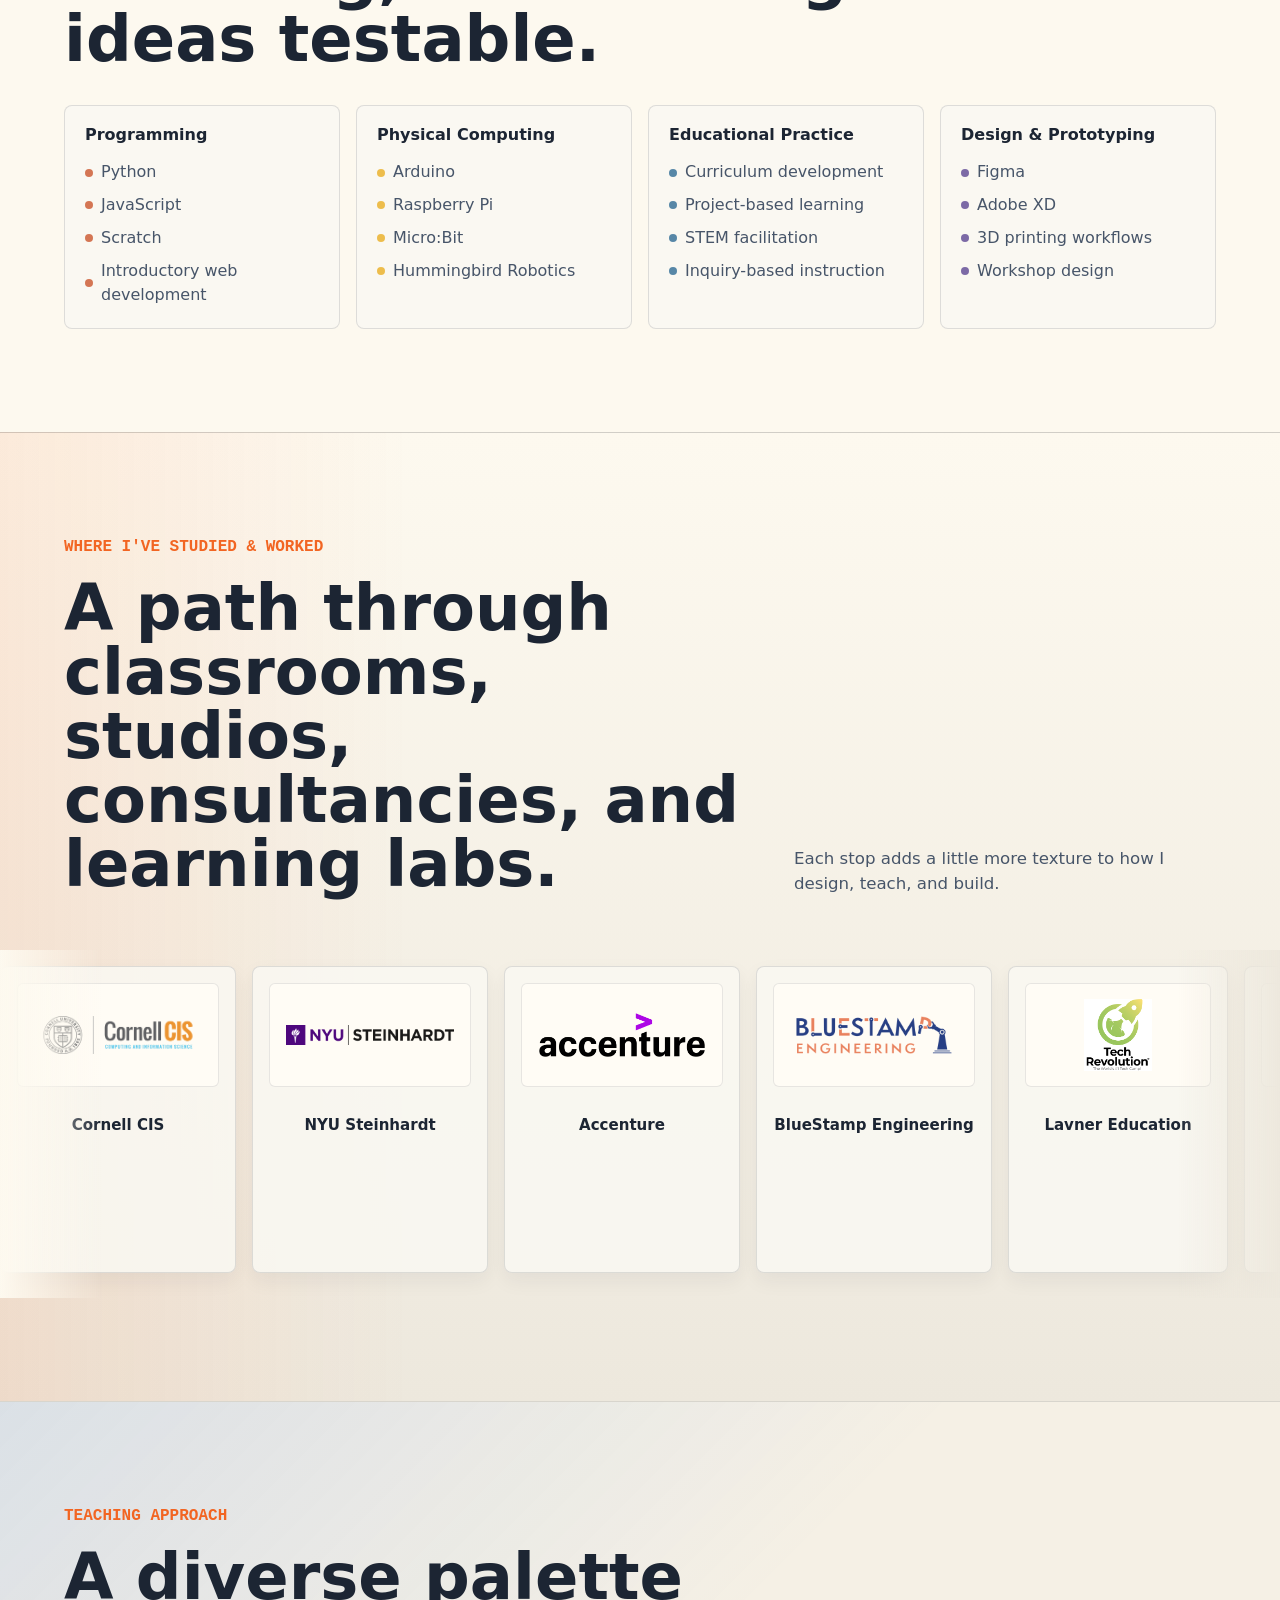
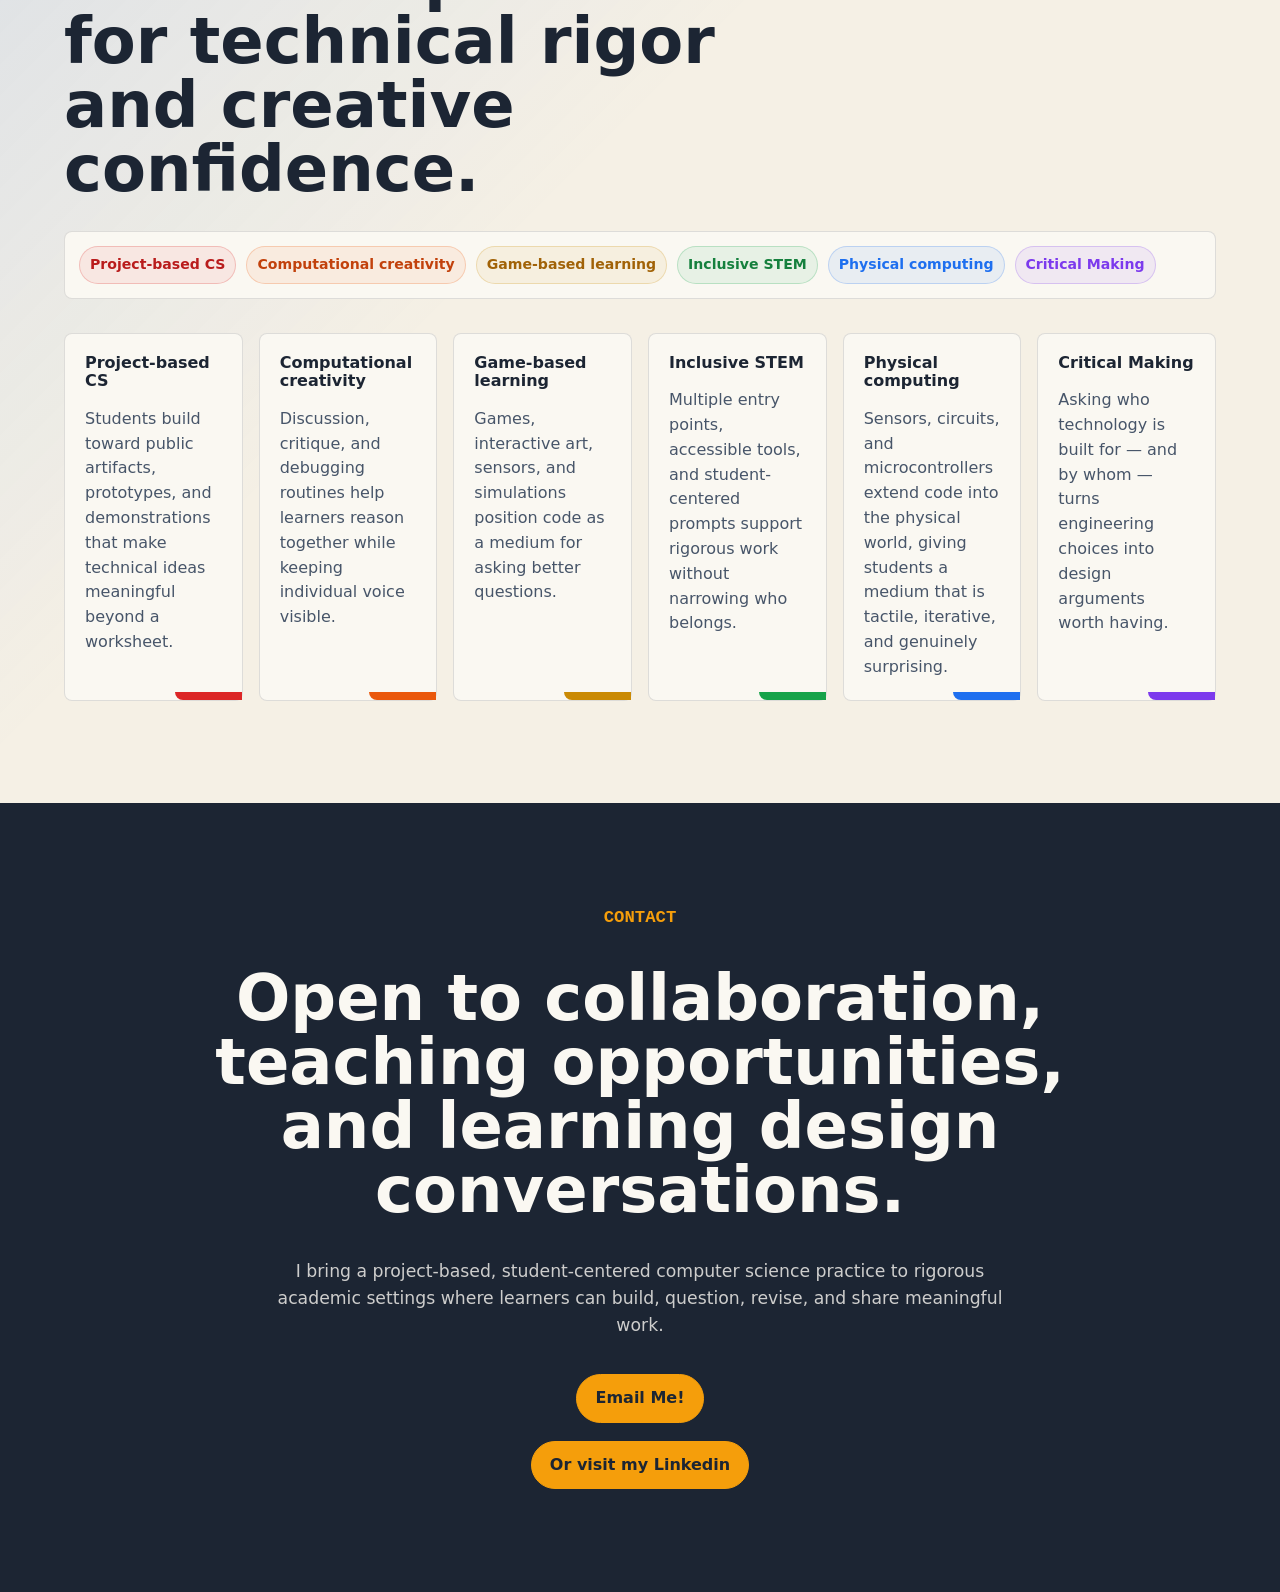
==== commit a10df157: "Final Prep" ====
--- a/index.html
+++ b/index.html
@@ -31,7 +31,7 @@
           <div class="hero-copy">
             <!-- <p class="eyebrow">Bard High School Early College Manhattan | Summer Scholars Experience</p> -->
             <h1 id="hero-title">Nicholas Markus</h1>
-            <p class="tagline">Computer Science Educator | Creative Technologist | Interactive Learning Designer</p>
+            <p class="tagline">STEM Educator | Creative Technologist | Interactive Learning Designer</p>
             <p class="eyebrow">M.A. Learning Technology & Experience Design | NYU - Steinhardt | exp. 2027</p>
             <p class="eyebrow">B.S. Information Science, minor in Gender Studies| Cornell - CALS | grad 2020 Cum Laude</p>
             <p class="hero-intro">
@@ -53,8 +53,8 @@
               alt="Nicholas Markus"
             />
             <figcaption>
-              <span>Creative technology</span>
-              <strong>Learning design grounded in making, inquiry, and care.</strong>
+              <!-- <span>Creative technology</span> -->
+              <strong>STEM education grounded in making, inquiry, and care.</strong>
             </figcaption>
           </figure>
         </section>
@@ -99,7 +99,7 @@
         <section class="section-band experience-band" id="experience" aria-labelledby="experience-title">
           <div class="section-heading">
             <p class="eyebrow">Experience</p>
-            <h2 id="experience-title">Instructional practice shaped by classrooms, studios, and systems work.</h2>
+            <h2 id="experience-title">Instructional practice shaped by classrooms, studios, and UX work.</h2>
           </div>
           <!-- Populated by script.js from the experiences array -->
           <div class="timeline" id="experienceTimeline"></div>
@@ -150,7 +150,7 @@
             <p class="eyebrow">Contact</p>
             <h2 id="contact-title">Open to collaboration, teaching opportunities, and learning design conversations.</h2>
             <p>
-              Nicholas brings a project-based, student-centered computer science practice to rigorous academic
+              I bring a project-based, student-centered computer science practice to rigorous academic
               settings where learners can build, question, revise, and share meaningful work.
             </p>
             <a class="text-action" href="mailto:nm2610@nyu.edu">Email Me!</a>
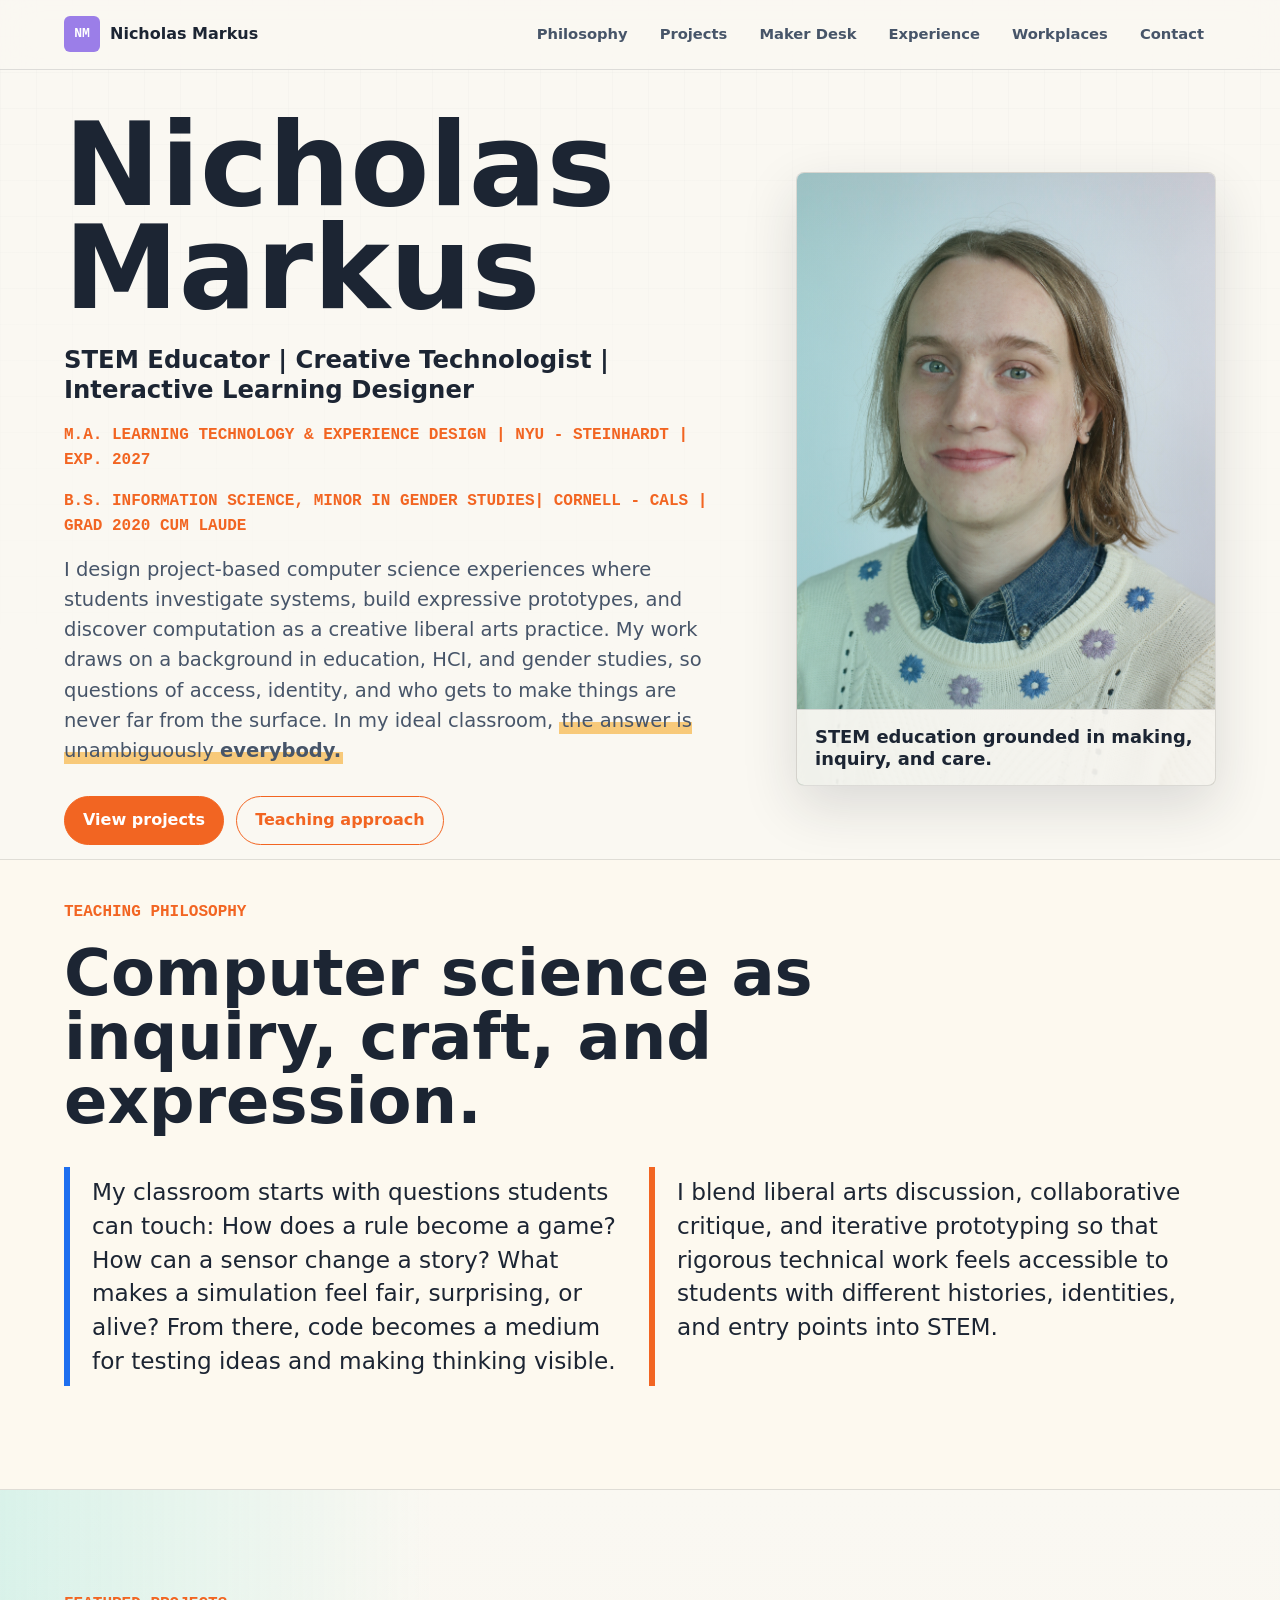
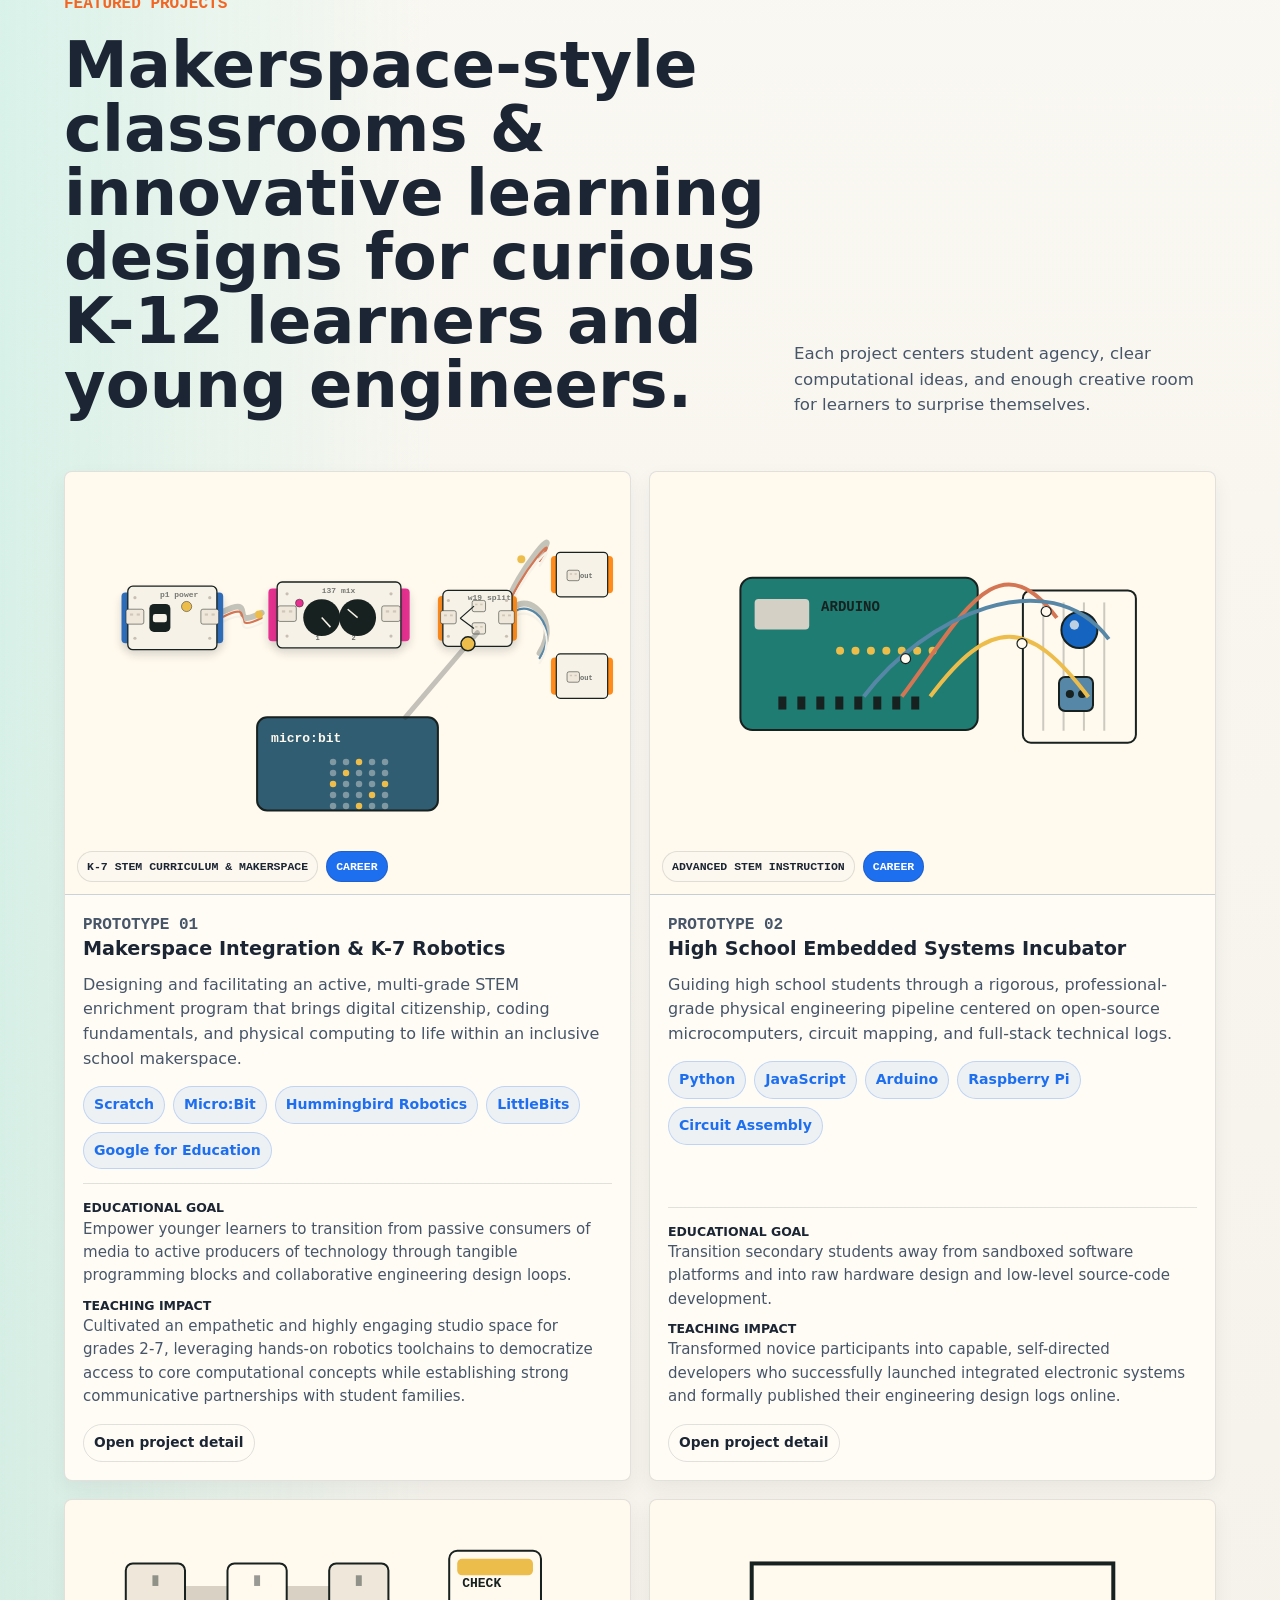
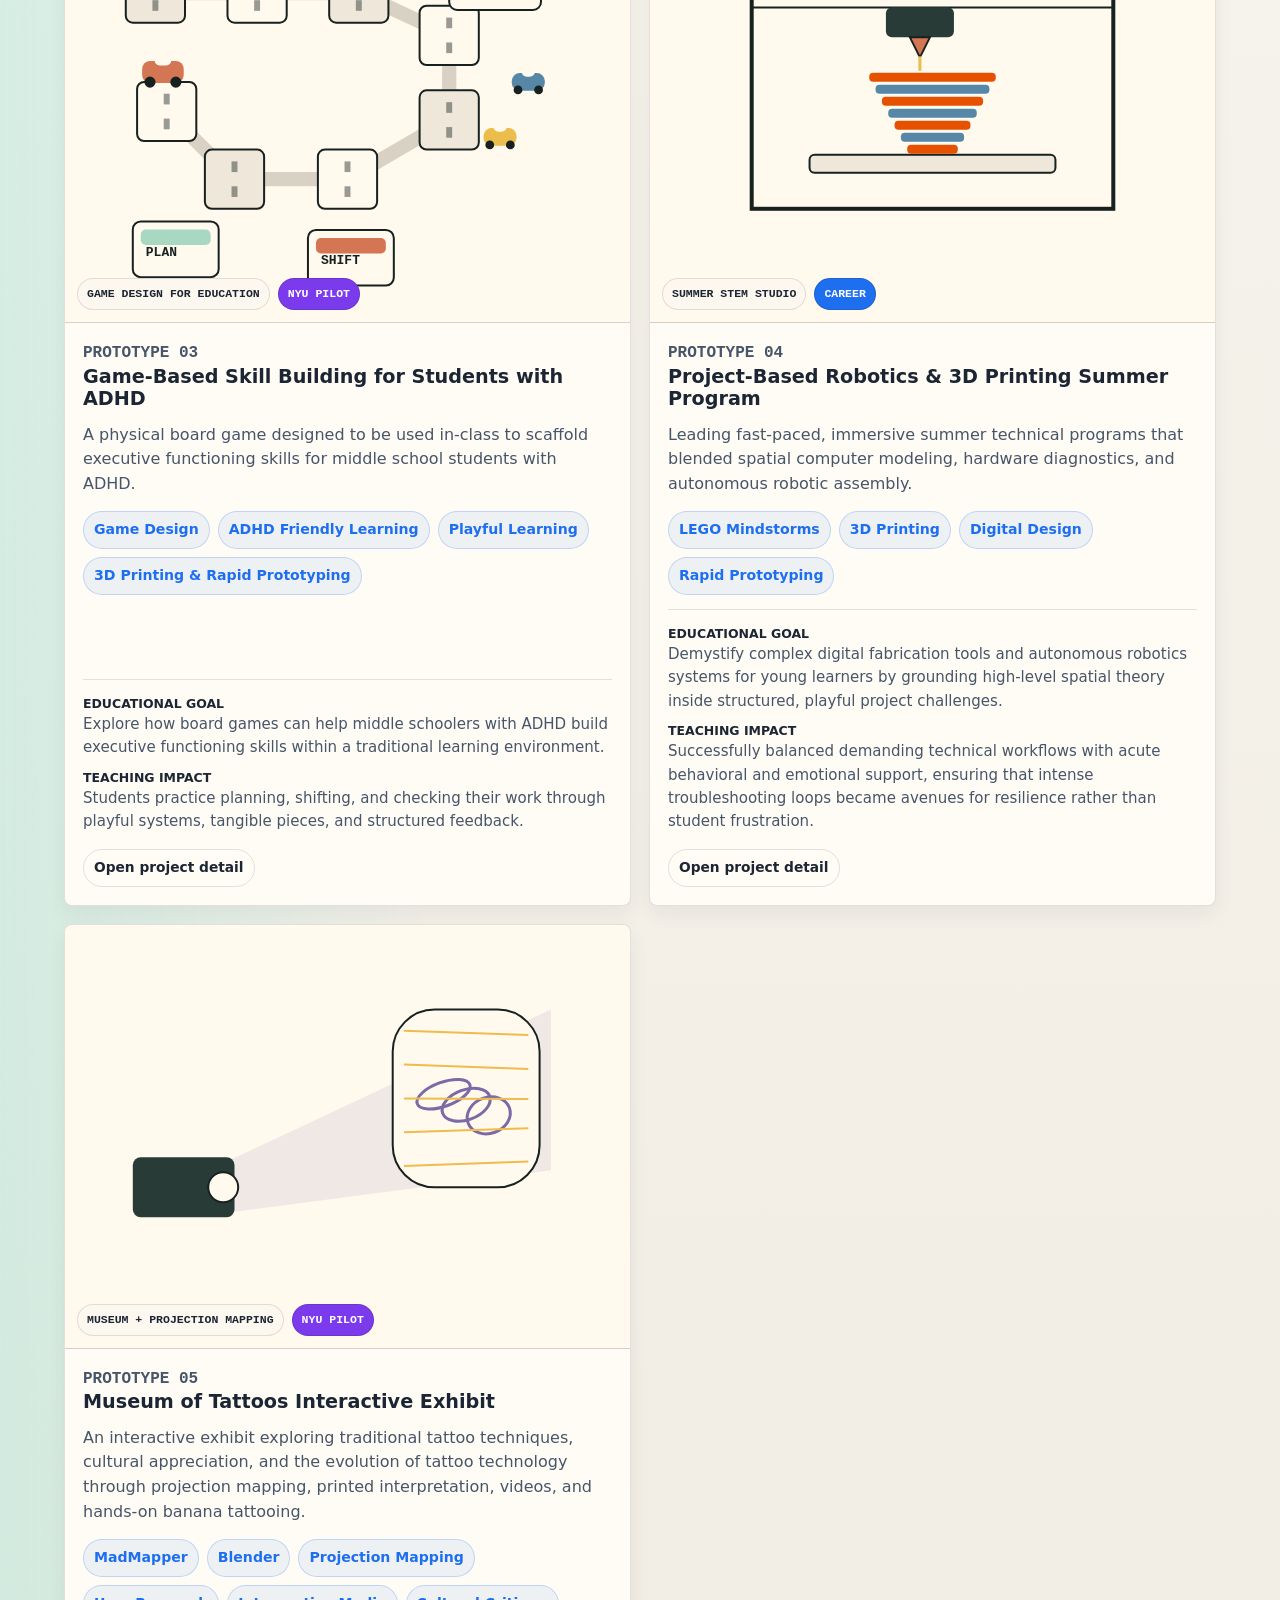
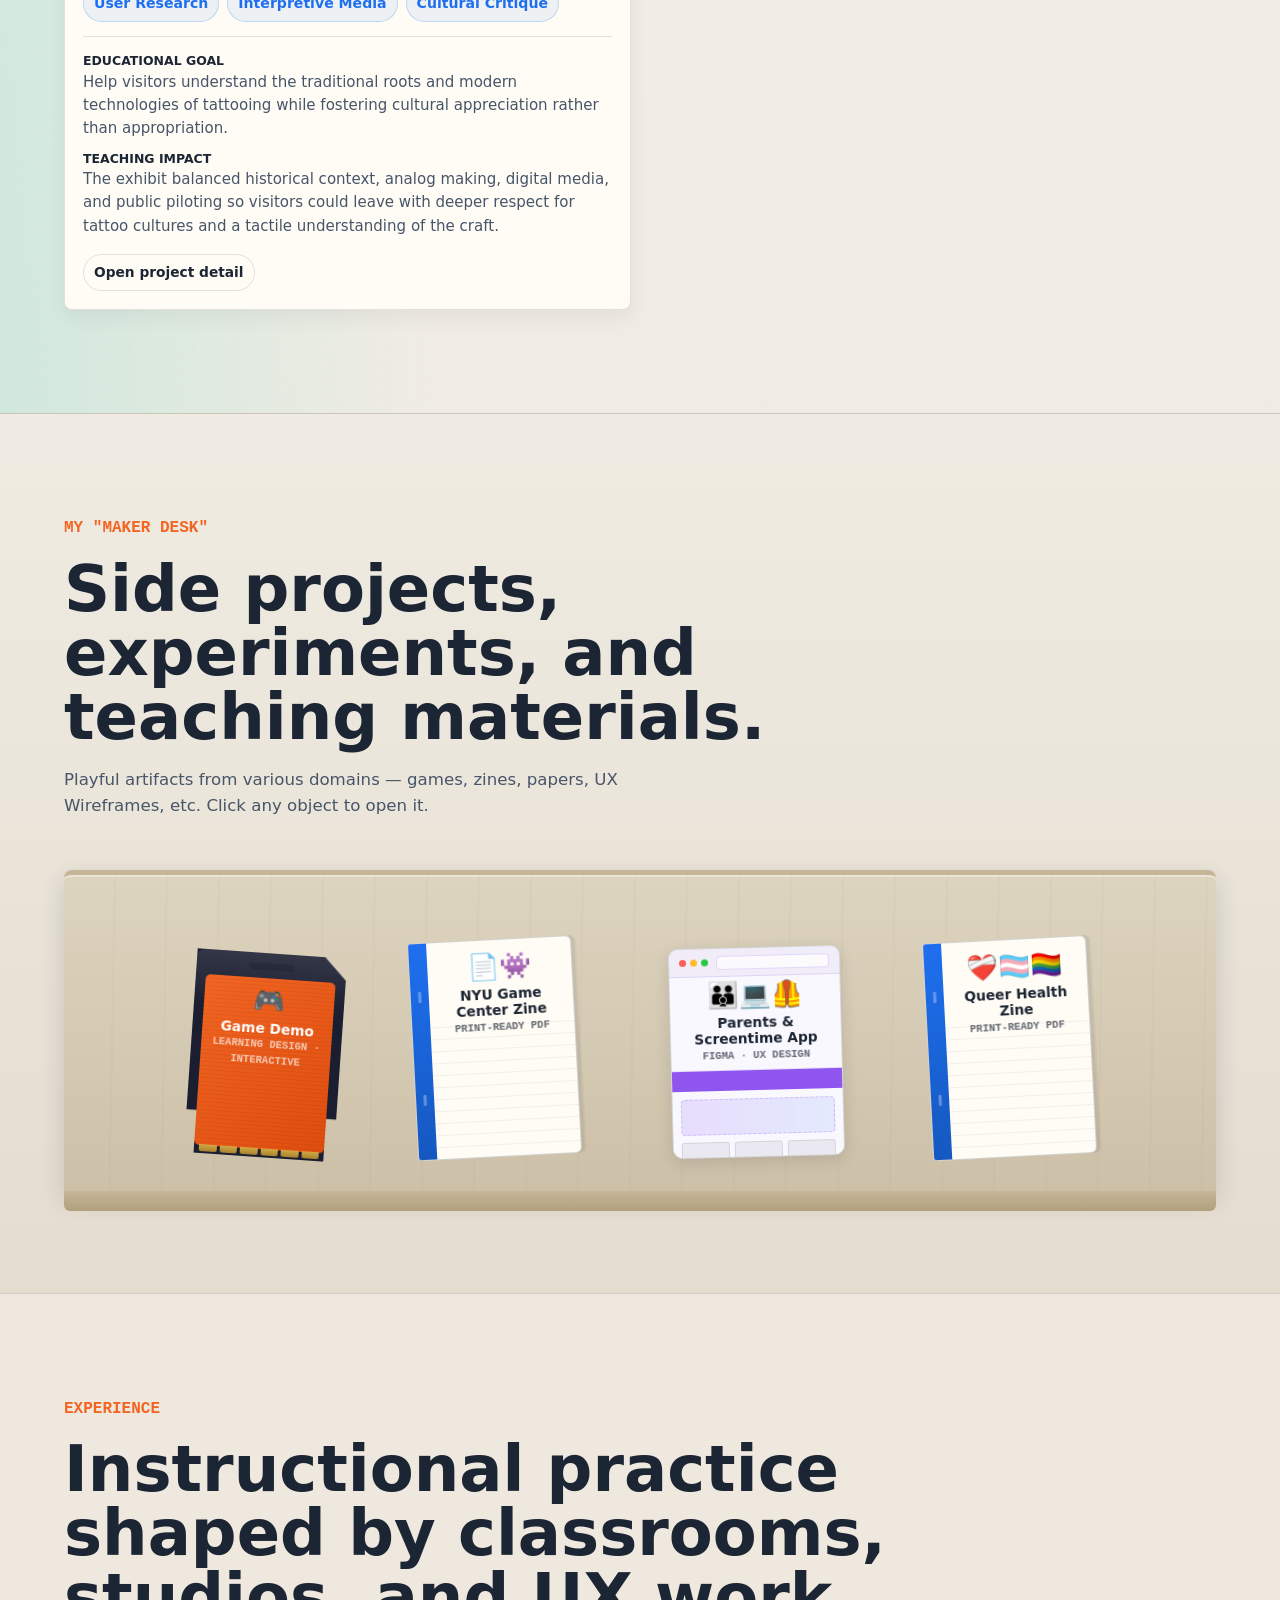
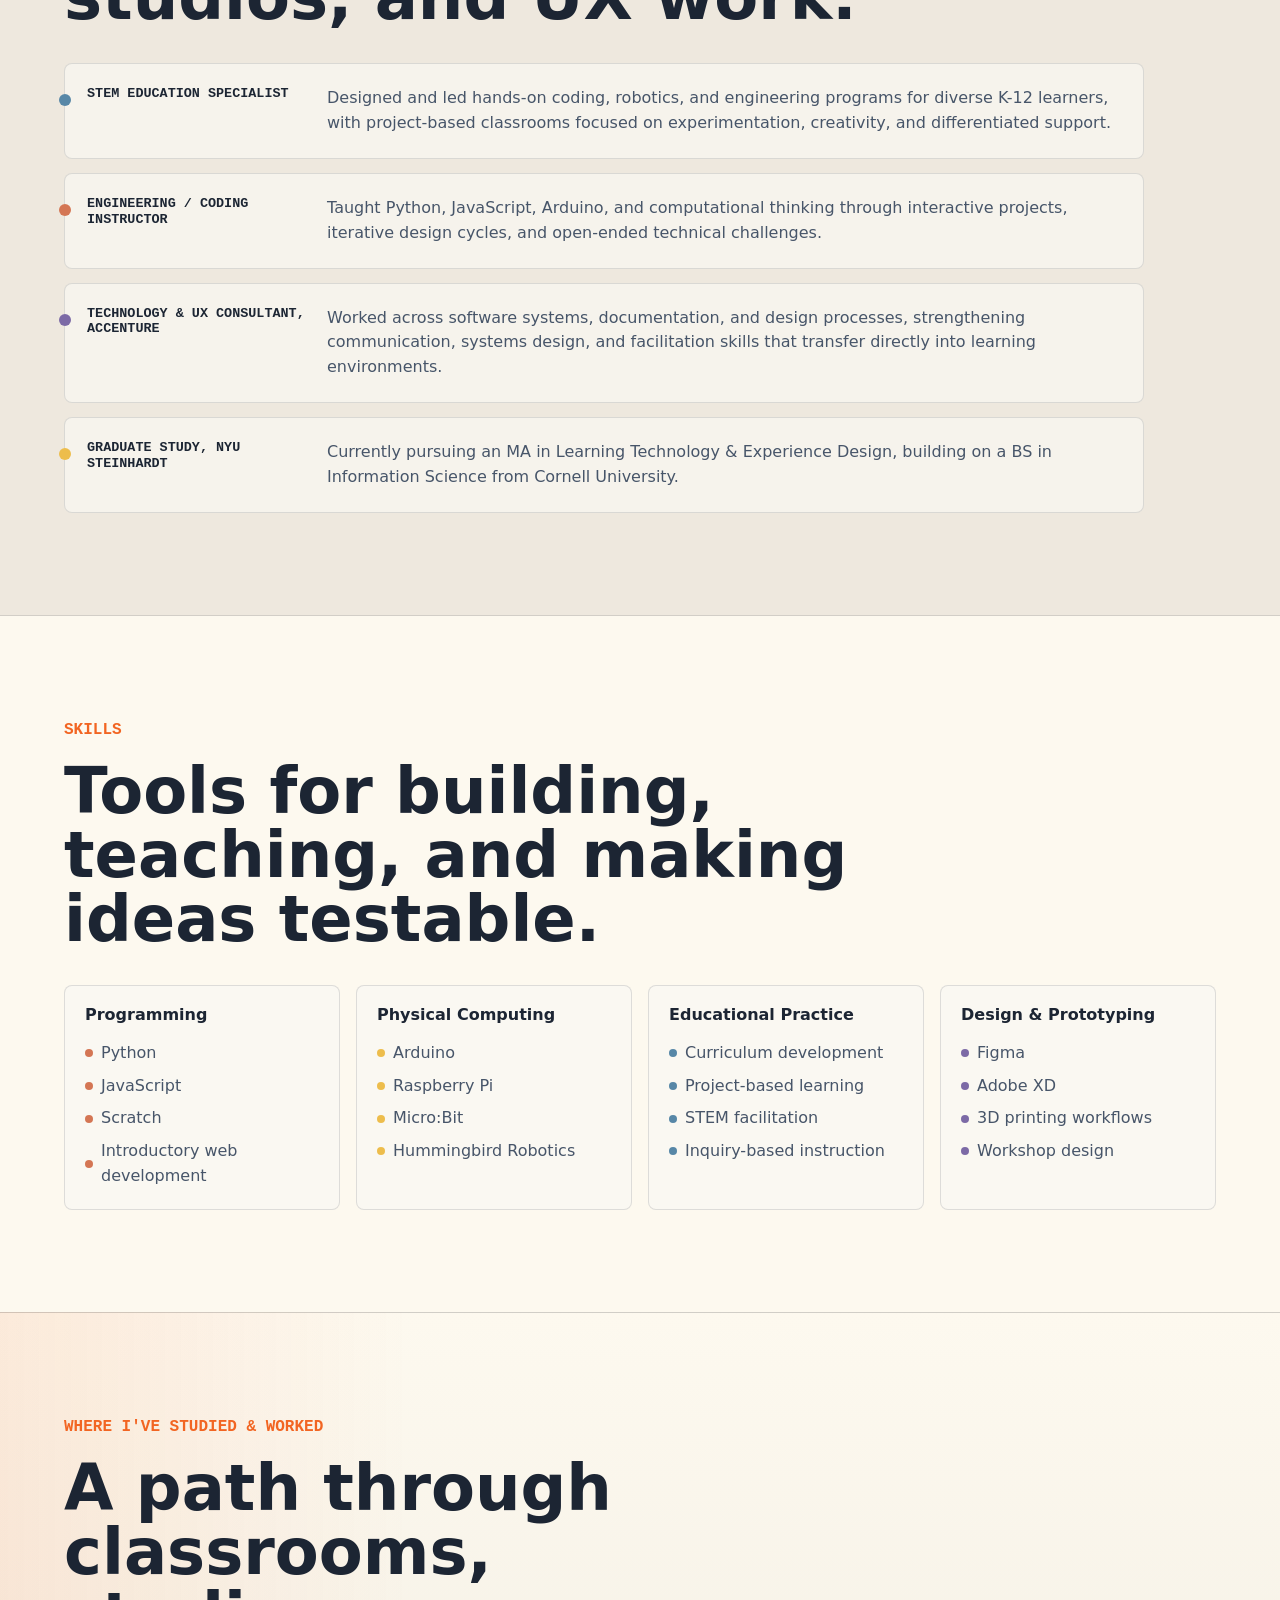
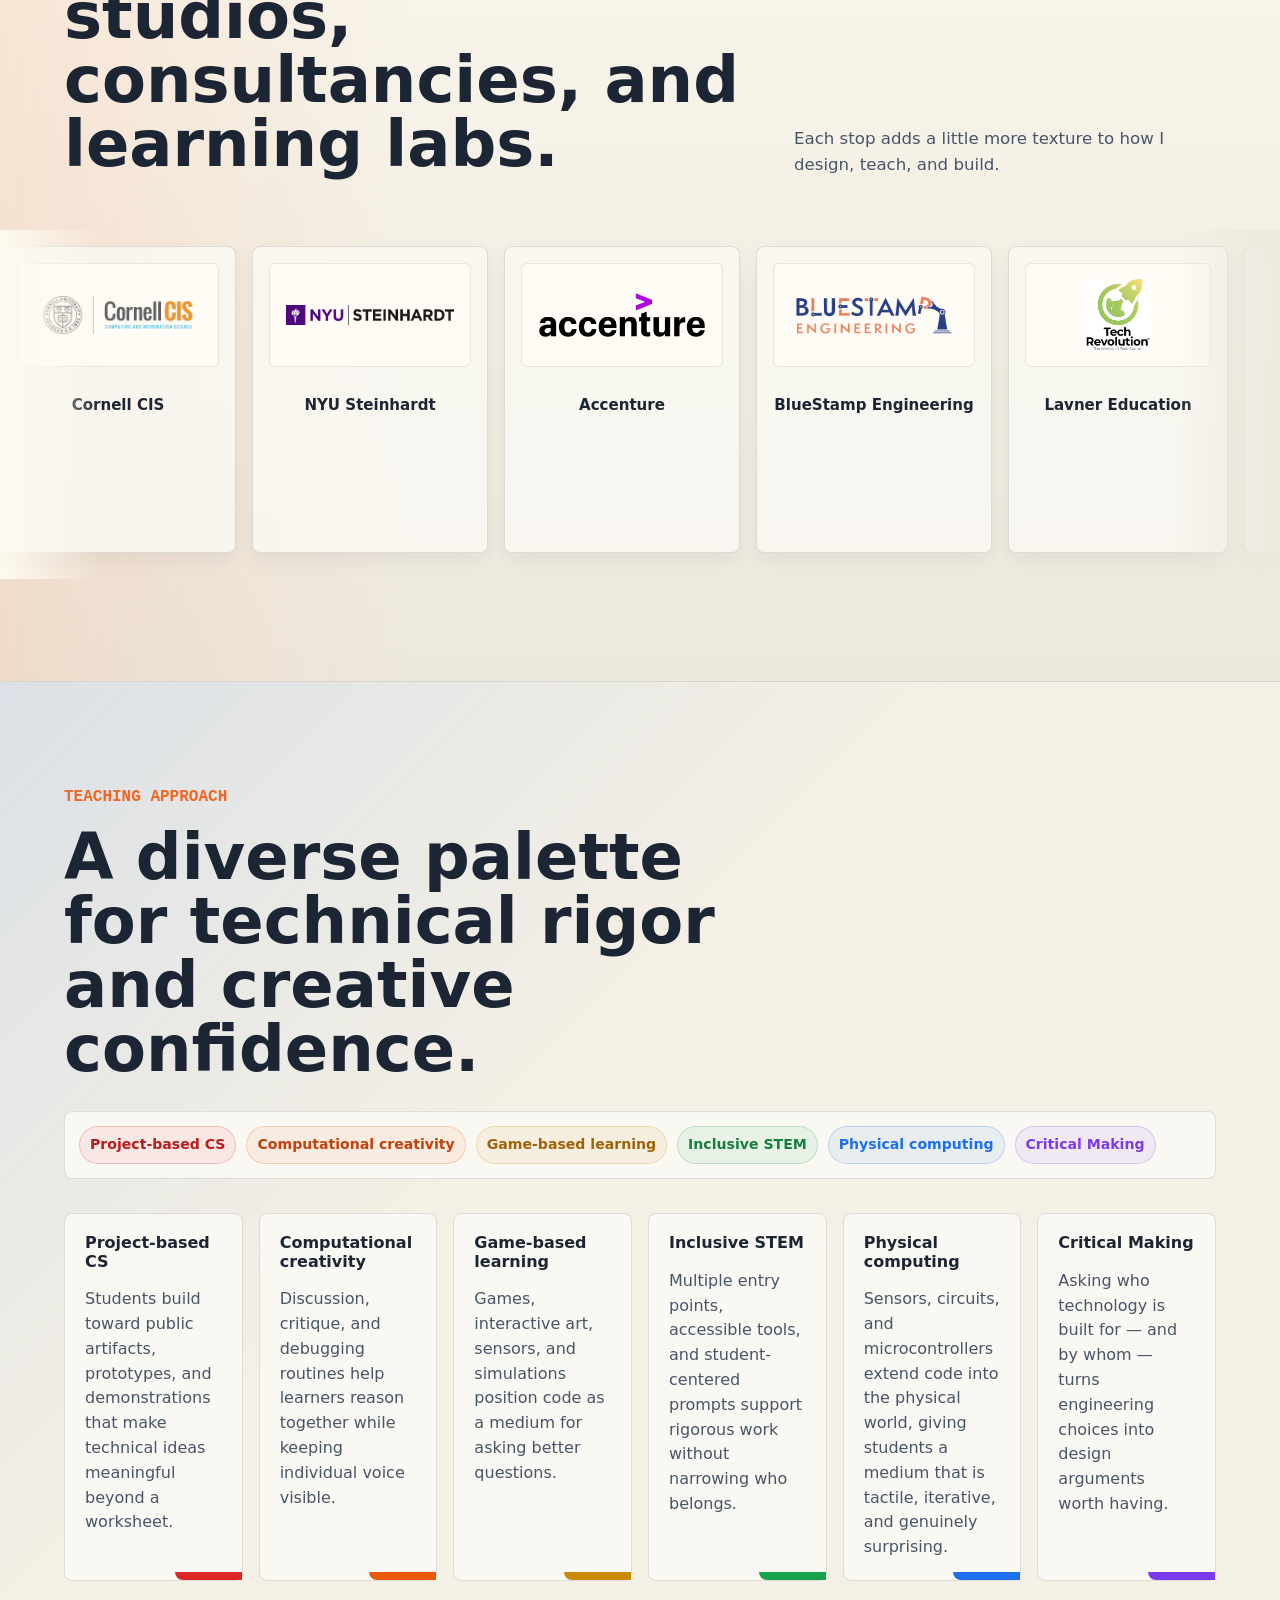
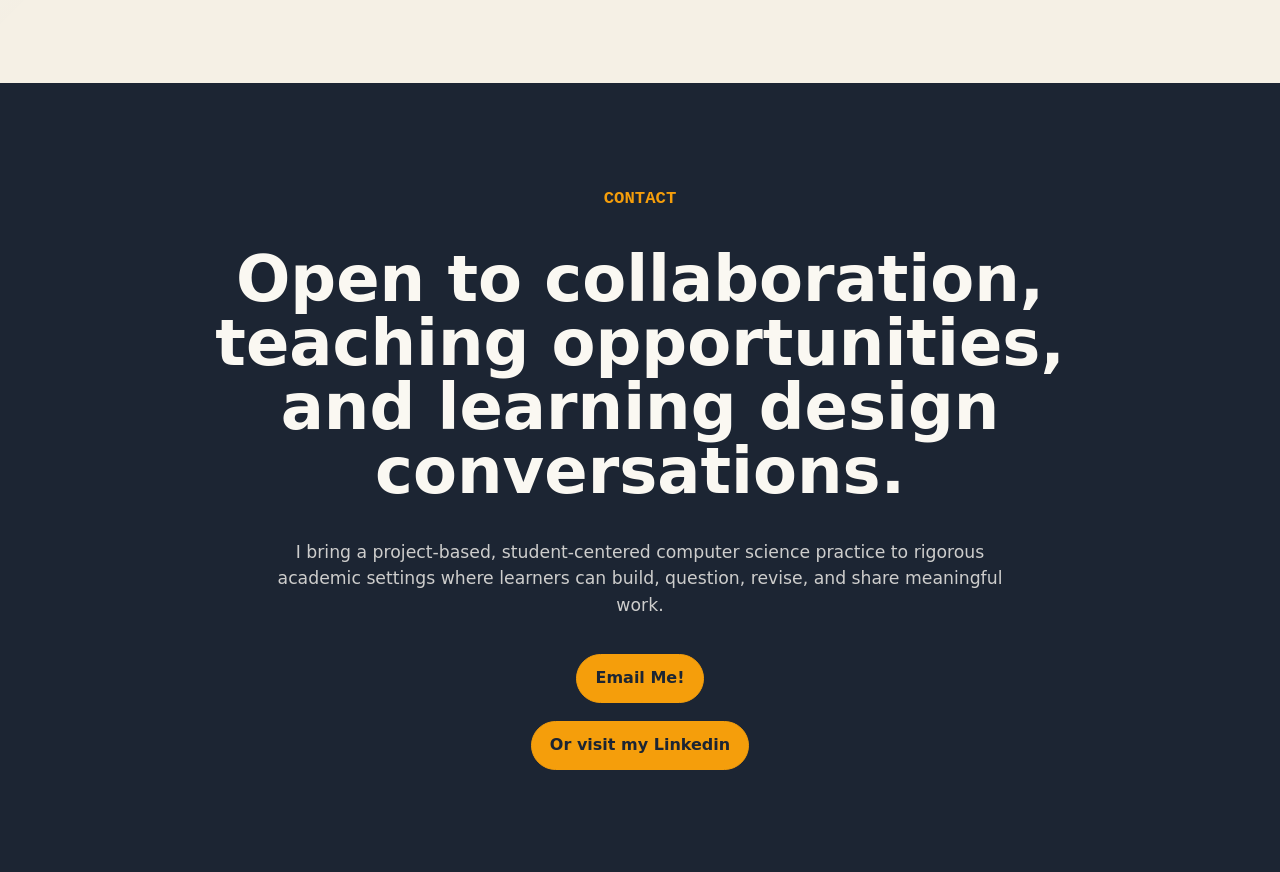
==== commit dd869922: "Add Maker Desk section with interactive physical-object lightbox - New #maker-desk section between P" ====
--- a/index.html
+++ b/index.html
@@ -20,6 +20,7 @@
         <nav class="nav-links" aria-label="Page sections">
           <a href="#philosophy">Philosophy</a>
           <a href="#projects">Projects</a>
+          <a href="#maker-desk">Maker Desk</a>
           <a href="#experience">Experience</a>
           <a href="#workplaces">Workplaces</a>
           <a href="#contact">Contact</a>
@@ -96,6 +97,158 @@
           <div class="project-grid" id="projectGrid"></div>
         </section>
 
+        <!-- ═══════════════════════════════════════════════════════════════════
+             THE MAKER DESK
+             Three physical-object thumbnails (cartridge, zine, paper stack)
+             open an iframe lightbox via a fly-up animation.
+             Fill in data-src on each button with the actual content URL
+             (Scratch embed, PDF path, itch.io URL, etc.) when ready.
+        ═══════════════════════════════════════════════════════════════════ -->
+        <section class="section-band maker-desk-band" id="maker-desk" aria-labelledby="maker-desk-title">
+          <div class="section-heading">
+            <p class="eyebrow">My "Maker Desk"</p>
+            <h2 id="maker-desk-title">Side projects, experiments, and teaching materials.</h2>
+            <p>
+              Playful artifacts from various domains — games, zines, papers, UX Wireframes, etc.
+              Click any object to open it.
+            </p>
+          </div>
+
+          <div class="desk-surface" role="list" aria-label="Maker desk objects">
+
+            <!-- ── Cartridge: small game or interactive ───────────────────── -->
+            <!-- Set data-src to a Scratch embed URL, itch.io iframe, etc.    -->
+            <button class="desk-object desk-cartridge"
+                    role="listitem"
+                    data-src="https://itch.io/embed-upload/17333947?color=333333"
+                    data-label="Learning Design Academy Game Demo"
+                    aria-label="Open: Game Demo"
+                    type="button">
+              <div class="cartridge-body">
+                <div class="cartridge-top-notch"></div>
+                <div class="cartridge-label">
+                  <span class="desk-obj-icon" aria-hidden="true">🎮</span>
+                  <strong class="desk-obj-title">Game Demo</strong>
+                  <span class="desk-obj-meta">Learning Design · Interactive</span>
+                </div>
+                <div class="cartridge-contacts" aria-hidden="true">
+                  <span></span><span></span><span></span><span></span><span></span><span></span>
+                </div>
+              </div>
+              <span class="desk-obj-cue" aria-hidden="true">Click to play</span>
+            </button>
+
+            <!-- ── Zine: print-ready PDF booklet ─────────────────────────── -->
+            <!-- Set data-src to a PDF path, e.g. "./assets/docs/zine.pdf"   -->
+            <button class="desk-object desk-zine"
+                    role="listitem"
+                    data-src="https://www.canva.com/design/DAG7WB4awZE/LLOwPeSeCHW9GN-pgkMGAg/view?embed"
+                    data-label="NYU Game Center Zine"
+                    aria-label="Open: NYU Game Center Zine"
+                    type="button">
+              <div class="zine-body">
+                <div class="zine-spine"></div>
+                <div class="zine-cover">
+                  <span class="desk-obj-icon" aria-hidden="true">📄👾</span>
+                  <strong class="desk-obj-title">NYU Game Center Zine</strong>
+                  <span class="desk-obj-meta">Print-ready PDF</span>
+                </div>
+              </div>
+              <span class="desk-obj-cue" aria-hidden="true">Click to read</span>
+            </button>
+
+            <!-- ── Prototype: UX / web design prototype ──────────────────── -->
+            <!-- Set data-src to a Figma embed URL, hosted prototype, etc.   -->
+            <button class="desk-object desk-prototype"
+                    role="listitem"
+                    data-src=""
+                    data-label="UX Prototype"
+                    aria-label="Open: UX Prototype"
+                    type="button">
+              <div class="prototype-frame">
+                <!-- Browser chrome bar with traffic-light dots + URL pill -->
+                <div class="proto-chrome" aria-hidden="true">
+                  <div class="proto-dots">
+                    <span class="dot-red"></span>
+                    <span class="dot-yellow"></span>
+                    <span class="dot-green"></span>
+                  </div>
+                  <div class="proto-url-bar"></div>
+                </div>
+                <!-- Label sits in-flow just below chrome, aligned with other objects -->
+                <div class="proto-label">
+                  <span class="desk-obj-icon" aria-hidden="true">👪💻🦺</span>
+                  <strong class="desk-obj-title">Parents & Screentime App</strong>
+                  <span class="desk-obj-meta">Figma · UX Design</span>
+                </div>
+                <!-- Wireframe content area -->
+                <div class="proto-canvas">
+                  <div class="proto-nav-bar" aria-hidden="true"></div>
+                  <div class="proto-content" aria-hidden="true">
+                    <div class="proto-hero-block"></div>
+                    <div class="proto-card-row">
+                      <span></span><span></span><span></span>
+                    </div>
+                    <div class="proto-text-lines">
+                      <span></span><span></span><span></span>
+                    </div>
+                  </div>
+                </div>
+              </div>
+              <span class="desk-obj-cue" aria-hidden="true">Click to explore</span>
+            </button>
+
+            <!--Queer health zine-->
+            <button class="desk-object desk-zine"
+                    role="listitem"
+                    data-src="https://itch.io/embed/649317"
+                    data-label="Queer Health Zine"
+                    aria-label="Open: Queer Health Zine"
+                    type="button">
+              <div class="zine-body">
+                <div class="zine-spine"></div>
+                <div class="zine-cover">
+                  <span class="desk-obj-icon" aria-hidden="true">❤️‍🩹🏳️‍⚧️🏳️‍🌈</span>
+                  <strong class="desk-obj-title">Queer Health Zine</strong>
+                  <span class="desk-obj-meta">Print-ready PDF</span>
+                </div>
+              </div>
+              <span class="desk-obj-cue" aria-hidden="true">Click to read</span>
+            </button>
+
+          </div>
+        </section>
+
+        <!-- ─── Maker Desk lightbox ──────────────────────────────────────────
+             The panel flies from the clicked object's screen coordinates to
+             the viewport center using a CSS custom-property FLIP animation.
+             JS in script.js sets --start-x, --start-y, --start-scale before
+             toggling the is-collapsed / is-open classes.
+        ─────────────────────────────────────────────────────────────────── -->
+        <div class="desk-lightbox" id="deskLightbox" hidden
+             role="dialog" aria-modal="true" aria-label="Maker Desk viewer">
+          <div class="desk-lightbox-backdrop" id="deskLightboxBackdrop"></div>
+          <div class="desk-lightbox-panel" id="deskLightboxPanel">
+            <div class="desk-lightbox-chrome">
+              <span class="desk-lightbox-title" id="deskLightboxTitle"></span>
+              <button class="desk-lightbox-close" id="deskLightboxClose"
+                      aria-label="Close viewer" type="button">
+                <svg width="18" height="18" viewBox="0 0 18 18" fill="none" aria-hidden="true">
+                  <path d="M2 2l14 14M16 2L2 16" stroke="currentColor" stroke-width="2.5" stroke-linecap="round"/>
+                </svg>
+              </button>
+            </div>
+            <div class="desk-lightbox-content">
+              <div class="desk-lightbox-spinner" id="deskLightboxSpinner"></div>
+              <iframe class="desk-lightbox-iframe" id="deskLightboxIframe"
+                      title="Maker Desk content"
+                      loading="lazy"
+                      allow="autoplay; fullscreen"
+                      src="about:blank"></iframe>
+            </div>
+          </div>
+        </div>
+
         <section class="section-band experience-band" id="experience" aria-labelledby="experience-title">
           <div class="section-heading">
             <p class="eyebrow">Experience</p>
--- a/styles.css
+++ b/styles.css
@@ -1231,6 +1231,589 @@
   animation: fade-in-up 0.6s ease 0.38s both;
 }
 
+/* ═══════════════════════════════════════════════════════════════════════════
+   THE MAKER DESK
+   Section housing small games, zines, and teaching handouts as clickable
+   "physical objects" resting on an illustrated desk surface.
+═══════════════════════════════════════════════════════════════════════════ */
+
+/* ── Section band ─────────────────────────────────────────────────────────── */
+
+.maker-desk-band {
+  background:
+    linear-gradient(180deg, var(--paper-2) 0%, #e4dccf 100%);
+  border-top: 1px solid var(--line);
+  overflow: hidden;
+}
+
+.maker-desk-band .section-heading p:not(.eyebrow) {
+  color: var(--ink-soft);
+  font-size: 1.04rem;
+  max-width: 560px;
+}
+
+/* ── Desk surface ─────────────────────────────────────────────────────────── */
+/* Warm wood-toned surface the objects rest on; front edge gives depth.       */
+
+.desk-surface {
+  align-items: flex-end;
+  background:
+    /* subtle wood-grain stripes */
+    repeating-linear-gradient(
+      91deg,
+      transparent            0px,  transparent            50px,
+      rgba(139, 110, 75, 0.04) 50px, rgba(139, 110, 75, 0.04) 52px
+    ),
+    linear-gradient(180deg, #ddd4bf 0%, #cdc0a8 100%);
+  border-radius: 8px 8px 0 0;
+  border-top: 5px solid #c5b698;
+  box-shadow:
+    inset 0 2px 0 rgba(255, 255, 255, 0.38),
+    0 8px 24px rgba(28, 37, 51, 0.16);
+  display: flex;
+  gap: clamp(36px, 7vw, 96px);
+  justify-content: center;
+  margin-top: 52px;
+  padding: clamp(40px, 5vw, 72px) clamp(32px, 8vw, 120px) 0;
+  position: relative;
+}
+
+/* Front-facing desk lip */
+.desk-surface::after {
+  background: linear-gradient(180deg, #c5b698, #b0a07e);
+  border-radius: 0 0 6px 6px;
+  bottom: -20px;
+  content: "";
+  height: 20px;
+  left: 0;
+  pointer-events: none;
+  position: absolute;
+  right: 0;
+}
+
+/* ── Base desk-object styles ──────────────────────────────────────────────── */
+/* Each variant sets --obj-tilt (resting rotation) and --obj-shadow-color.    */
+
+.desk-object {
+  align-items: center;
+  background: none;
+  border: none;
+  cursor: pointer;
+  display: flex;
+  flex-direction: column;
+  gap: 16px;
+  padding: 0;
+  position: relative;
+  transform: rotate(var(--obj-tilt, 0deg));
+  transform-origin: center bottom;
+  /* spring-feel lift on hover */
+  transition:
+    transform 360ms cubic-bezier(0.34, 1.56, 0.64, 1),
+    filter    360ms ease;
+  will-change: transform;
+}
+
+.desk-object:hover,
+.desk-object:focus-visible {
+  filter: drop-shadow(0 20px 32px var(--obj-shadow-color, rgba(28, 37, 51, 0.26)));
+  outline: none;
+  transform: translateY(-18px) rotate(0deg) scale(1.07);
+}
+
+/* Small label that fades in on hover */
+.desk-obj-cue {
+  color: var(--ink-soft);
+  font-family: ui-monospace, SFMono-Regular, Menlo, Consolas, monospace;
+  font-size: 0.7rem;
+  font-weight: 700;
+  letter-spacing: 0.05em;
+  opacity: 0;
+  text-transform: uppercase;
+  transition: opacity 200ms ease;
+}
+
+.desk-object:hover .desk-obj-cue,
+.desk-object:focus-visible .desk-obj-cue {
+  opacity: 1;
+}
+
+.desk-obj-icon {
+  display: block;
+  font-size: 1.6rem;
+  line-height: 1;
+  margin-bottom: 6px;
+}
+
+.desk-obj-title {
+  display: block;
+  font-size: 0.86rem;
+  font-weight: 800;
+  line-height: 1.2;
+}
+
+.desk-obj-meta {
+  display: block;
+  font-family: ui-monospace, SFMono-Regular, Menlo, Consolas, monospace;
+  font-size: 0.66rem;
+  font-weight: 700;
+  opacity: 0.68;
+  text-transform: uppercase;
+}
+
+/* ── Cartridge ────────────────────────────────────────────────────────────── */
+/* Game Boy Advance-style plastic cart: angled top-right corner, inset label, */
+/* and gold connector contacts cut into the bottom.                            */
+
+.desk-cartridge {
+  --obj-tilt: 4deg;
+  --obj-shadow-color: rgba(26, 38, 80, 0.32);
+}
+
+.cartridge-body {
+  background: #1b1e30;
+  /* GBA cartridge shape: cut top-right corner, connector notch at bottom */
+  clip-path: polygon(
+    0%              0%,
+    calc(100% - 22px) 0%,
+    100%            22px,
+    100%            79%,
+    calc(100% - 10px) 79%,
+    calc(100% - 10px) 100%,
+    10px            100%,
+    10px            79%,
+    0%              79%
+  );
+  color: #fff;
+  display: flex;
+  flex-direction: column;
+  height: 204px;
+  position: relative;
+  width: 150px;
+}
+
+/* Top-edge sheen — plastic highlight */
+.cartridge-body::before {
+  background: linear-gradient(180deg, rgba(255, 255, 255, 0.11) 0%, transparent 28%);
+  border-radius: 8px 8px 0 0;
+  content: "";
+  inset: 0;
+  pointer-events: none;
+  position: absolute;
+}
+
+/* Vent indent on top face */
+.cartridge-top-notch {
+  background: #13162a;
+  border-radius: 0 0 3px 3px;
+  height: 7px;
+  margin: 10px auto 0;
+  width: 44px;
+}
+
+/* Inset label — clay-orange gradient with faint scanlines */
+.cartridge-label {
+  background: linear-gradient(135deg, #f26522 0%, #df4d0e 100%);
+  border-radius: 5px;
+  flex: 1;
+  margin: 8px 10px;
+  overflow: hidden;
+  padding: 10px;
+  position: relative;
+}
+
+.cartridge-label::before {
+  background: repeating-linear-gradient(
+    0deg,
+    rgba(0, 0, 0, 0)    0px, rgba(0, 0, 0, 0)    3px,
+    rgba(0, 0, 0, 0.06) 3px, rgba(0, 0, 0, 0.06) 4px
+  );
+  content: "";
+  inset: 0;
+  position: absolute;
+}
+
+/* Gold connector pins — positioned inside the bottom notch */
+.cartridge-contacts {
+  bottom: 0;
+  display: flex;
+  gap: 3px;
+  height: 11px;
+  justify-content: center;
+  left: 10px;
+  padding: 2px 5px;
+  position: absolute;
+  right: 10px;
+}
+
+.cartridge-contacts span {
+  background: linear-gradient(180deg, #d4a843 0%, #a8832e 100%);
+  border-radius: 0 0 2px 2px;
+  flex: 1;
+}
+
+/* ── Zine ─────────────────────────────────────────────────────────────────── */
+/* Staple-bound booklet, viewed straight-on: cobalt spine on left, cream body.*/
+
+.desk-zine {
+  --obj-tilt: -3deg;
+  --obj-shadow-color: rgba(30, 111, 239, 0.3);
+}
+
+.zine-body {
+  background: #fffcf5;
+  border: 1px solid rgba(28, 37, 51, 0.2);
+  border-radius: 3px 6px 6px 3px;
+  /* Stacked pages visible as thin shadows on the right edge */
+  box-shadow:
+    3px 0 0 rgba(28, 37, 51, 0.06),
+    5px 0 0 rgba(28, 37, 51, 0.04);
+  display: flex;
+  height: 218px;
+  overflow: hidden;
+  position: relative;
+  width: 164px;
+}
+
+/* Left spine — cobalt strip with glint marks for staples */
+.zine-spine {
+  background: linear-gradient(180deg, var(--blue) 0%, #1558c0 100%);
+  flex-shrink: 0;
+  position: relative;
+  width: 18px;
+}
+
+.zine-spine::before,
+.zine-spine::after {
+  background: rgba(255, 255, 255, 0.32);
+  border-radius: 1px;
+  content: "";
+  height: 11px;
+  left: 50%;
+  position: absolute;
+  transform: translateX(-50%);
+  width: 3px;
+}
+
+.zine-spine::before { top: 22%; }
+.zine-spine::after  { top: 70%; }
+
+.zine-cover {
+  color: var(--ink);
+  flex: 1;
+  padding: 14px 12px;
+  position: relative;
+}
+
+/* Faint ruled lines on the lower cover area */
+.zine-cover::after {
+  background: repeating-linear-gradient(
+    0deg,
+    transparent             0px,  transparent             11px,
+    rgba(28, 37, 51, 0.06)  11px, rgba(28, 37, 51, 0.06)  12px
+  );
+  bottom: 0;
+  content: "";
+  left: 0;
+  position: absolute;
+  right: 0;
+  top: 76px;
+}
+
+/* ── Paper stack ──────────────────────────────────────────────────────────── */
+/* Three document sheets fanned slightly, top sheet has a dogear fold and     */
+/* placeholder header + text lines.                                            */
+
+/* ── UX Prototype ─────────────────────────────────────────────────────────── */
+/* Styled to look like a miniature browser window with a wireframe layout     */
+/* inside — traffic-light dots, URL bar, and schematic UI blocks.             */
+
+.desk-prototype {
+  --obj-tilt: -1.5deg;
+  --obj-shadow-color: rgba(124, 58, 237, 0.3);
+}
+
+/* Outer browser shell */
+.prototype-frame {
+  background: #ffffff;
+  border: 1px solid rgba(28, 37, 51, 0.18);
+  border-radius: 10px;
+  box-shadow:
+    0 4px 16px rgba(28, 37, 51, 0.14),
+    inset 0 1px 0 rgba(255, 255, 255, 0.9);
+  display: flex;
+  flex-direction: column;
+  height: 210px;
+  overflow: hidden;
+  width: 172px;
+}
+
+/* Browser chrome: dots + URL bar */
+.proto-chrome {
+  align-items: center;
+  background: #f0ecf8;
+  border-bottom: 1px solid rgba(124, 58, 237, 0.14);
+  display: flex;
+  flex-shrink: 0;
+  gap: 8px;
+  height: 28px;
+  padding: 0 10px;
+}
+
+.proto-dots {
+  align-items: center;
+  display: flex;
+  gap: 4px;
+}
+
+/* macOS-style traffic lights */
+.proto-dots span {
+  border-radius: 50%;
+  display: block;
+  height: 7px;
+  width: 7px;
+}
+
+.dot-red    { background: #ff5f57; }
+.dot-yellow { background: #febc2e; }
+.dot-green  { background: #28c840; }
+
+/* Simulated URL bar */
+.proto-url-bar {
+  background: rgba(255, 255, 255, 0.75);
+  border: 1px solid rgba(124, 58, 237, 0.18);
+  border-radius: 4px;
+  flex: 1;
+  height: 14px;
+}
+
+/* Viewport area below the chrome */
+.proto-canvas {
+  background: #faf8ff;
+  flex: 1;
+  overflow: hidden;
+  position: relative;
+}
+
+/* Schematic nav strip at top of canvas */
+.proto-nav-bar {
+  background: var(--violet);
+  height: 20px;
+  opacity: 0.85;
+  width: 100%;
+}
+
+/* Content area with wireframe blocks */
+.proto-content {
+  display: flex;
+  flex-direction: column;
+  gap: 7px;
+  padding: 8px;
+}
+
+/* Hero / banner placeholder block */
+.proto-hero-block {
+  background: linear-gradient(90deg, rgba(124, 58, 237, 0.14), rgba(30, 111, 239, 0.1));
+  border: 1px dashed rgba(124, 58, 237, 0.25);
+  border-radius: 4px;
+  height: 36px;
+}
+
+/* Three equal card stubs */
+.proto-card-row {
+  display: flex;
+  gap: 5px;
+}
+
+.proto-card-row span {
+  background: rgba(28, 37, 51, 0.07);
+  border: 1px solid rgba(28, 37, 51, 0.1);
+  border-radius: 3px;
+  flex: 1;
+  height: 28px;
+}
+
+/* Text line stubs */
+.proto-text-lines {
+  display: flex;
+  flex-direction: column;
+  gap: 5px;
+}
+
+.proto-text-lines span {
+  background: rgba(28, 37, 51, 0.1);
+  border-radius: 2px;
+  display: block;
+  height: 5px;
+}
+
+.proto-text-lines span:nth-child(1) { width: 88%; }
+.proto-text-lines span:nth-child(2) { width: 100%; }
+.proto-text-lines span:nth-child(3) { width: 64%; }
+
+/* Gradient label bar at bottom — overlays the wireframe like a frosted badge */
+/* In-flow label sits just below the chrome bar, above the wireframe */
+.proto-label {
+  background: rgba(250, 248, 255, 0.92);
+  border-bottom: 1px solid rgba(124, 58, 237, 0.14);
+  color: var(--ink);
+  flex-shrink: 0;
+  padding: 6px 10px;
+}
+
+/* ── Lightbox overlay ─────────────────────────────────────────────────────── */
+/* Fixed full-viewport overlay; the panel inside uses FLIP-style CSS custom   */
+/* props to start at the clicked object's position before transitioning open. */
+
+.desk-lightbox {
+  inset: 0;
+  position: fixed;
+  z-index: 200;
+}
+
+.desk-lightbox[hidden] {
+  display: none;
+}
+
+/* Blurred dark backdrop fades in behind the panel */
+.desk-lightbox-backdrop {
+  backdrop-filter: blur(6px);
+  background: rgba(28, 37, 51, 0.72);
+  inset: 0;
+  opacity: 0;
+  position: absolute;
+  transition: opacity 240ms ease;
+}
+
+.desk-lightbox.is-open .desk-lightbox-backdrop {
+  opacity: 1;
+}
+
+/* The content panel, naturally centered at the viewport midpoint */
+.desk-lightbox-panel {
+  background: #fffcf5;
+  border: 1px solid var(--line);
+  border-radius: 12px;
+  box-shadow: 0 32px 72px rgba(28, 37, 51, 0.32);
+  display: flex;
+  flex-direction: column;
+  height: min(86vh, 680px);
+  left: 50%;
+  overflow: hidden;
+  position: absolute;
+  top: 50%;
+  /* Natural centered state — JS removes is-collapsed to trigger this */
+  transform: translate(-50%, -50%) scale(1);
+  transition:
+    transform 420ms cubic-bezier(0.34, 1.56, 0.64, 1),
+    opacity   280ms ease;
+  width: min(90vw, 880px);
+}
+
+/* Starting position: panel sits at the object's location, shrunken to match */
+/* its size. JS sets --start-x/y (offset from viewport center) and           */
+/* --start-scale (object width / panel natural width).                        */
+/* transition: none ensures the collapsed state snaps in with no animation.  */
+.desk-lightbox-panel.is-collapsed {
+  opacity: 0;
+  transform:
+    translate(
+      calc(-50% + var(--start-x, 0px)),
+      calc(-50% + var(--start-y, 0px))
+    )
+    scale(var(--start-scale, 0.12));
+  transition: none;
+}
+
+/* Closing: snap back down to a small dot at center (no position offset) */
+.desk-lightbox-panel.is-closing {
+  opacity: 0;
+  transform: translate(-50%, -50%) scale(0.05);
+  transition:
+    transform 280ms cubic-bezier(0.55, 0, 1, 0.45),
+    opacity   200ms ease;
+}
+
+/* Top chrome: label + close button */
+.desk-lightbox-chrome {
+  align-items: center;
+  border-bottom: 1px solid var(--line);
+  display: flex;
+  flex-shrink: 0;
+  gap: 12px;
+  justify-content: space-between;
+  padding: 14px 18px;
+}
+
+.desk-lightbox-title {
+  color: var(--ink-soft);
+  font-family: ui-monospace, SFMono-Regular, Menlo, Consolas, monospace;
+  font-size: 0.76rem;
+  font-weight: 700;
+  text-transform: uppercase;
+}
+
+.desk-lightbox-close {
+  align-items: center;
+  background: none;
+  border: 1px solid var(--line);
+  border-radius: 999px;
+  color: var(--ink-soft);
+  cursor: pointer;
+  display: inline-flex;
+  flex-shrink: 0;
+  height: 36px;
+  justify-content: center;
+  padding: 0;
+  transition: background 160ms ease, color 160ms ease, transform 160ms ease;
+  width: 36px;
+}
+
+.desk-lightbox-close:hover,
+.desk-lightbox-close:focus-visible {
+  background: #fff0e8;
+  color: var(--clay);
+  transform: scale(1.1);
+}
+
+/* iframe fills remaining height */
+.desk-lightbox-content {
+  flex: 1;
+  overflow: hidden;
+  position: relative;
+}
+
+/* Spinning loader shown while iframe loads */
+.desk-lightbox-spinner {
+  animation: desk-spin 0.8s linear infinite;
+  border: 3px solid rgba(28, 37, 51, 0.1);
+  border-radius: 50%;
+  border-top-color: var(--clay);
+  height: 32px;
+  left: 50%;
+  pointer-events: none;
+  position: absolute;
+  top: 50%;
+  transform: translate(-50%, -50%);
+  transition: opacity 200ms ease;
+  width: 32px;
+  z-index: 1;
+}
+
+.desk-lightbox-spinner.is-hidden {
+  opacity: 0;
+}
+
+@keyframes desk-spin {
+  to { transform: translate(-50%, -50%) rotate(360deg); }
+}
+
+.desk-lightbox-iframe {
+  border: none;
+  display: block;
+  height: 100%;
+  width: 100%;
+}
+
 @media (max-width: 1300px) {
   .project-grid {
     grid-template-columns: repeat(2, minmax(260px, 1fr));
@@ -1325,6 +1908,16 @@
   .project-card {
     min-height: auto;
   }
+
+  /* Maker Desk: shrink objects on small screens */
+  .desk-surface {
+    gap: 24px;
+    padding: 32px 20px 0;
+  }
+
+  .cartridge-body  { height: 166px; width: 122px; }
+  .zine-body       { height: 176px; width: 132px; }
+  .prototype-frame { height: 170px; width: 138px; }
 }
 
 @media (prefers-reduced-motion: reduce) {
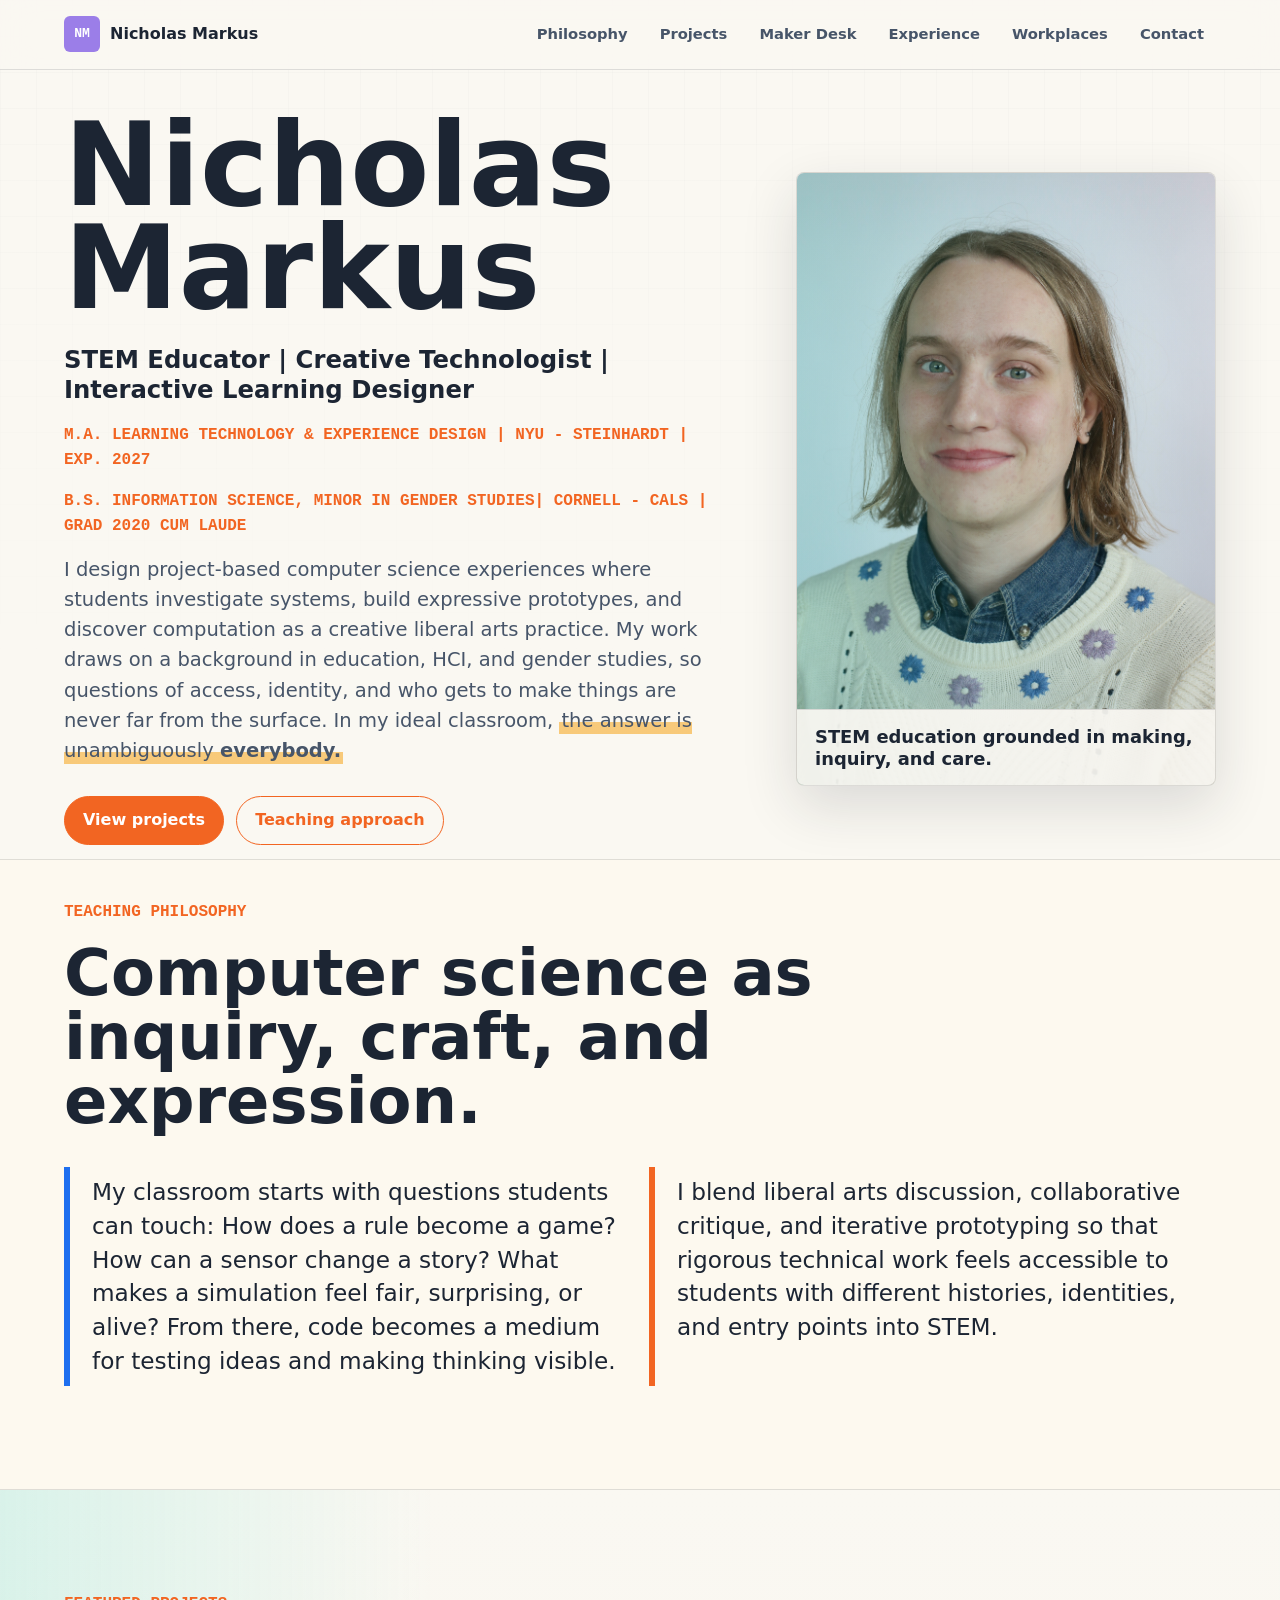
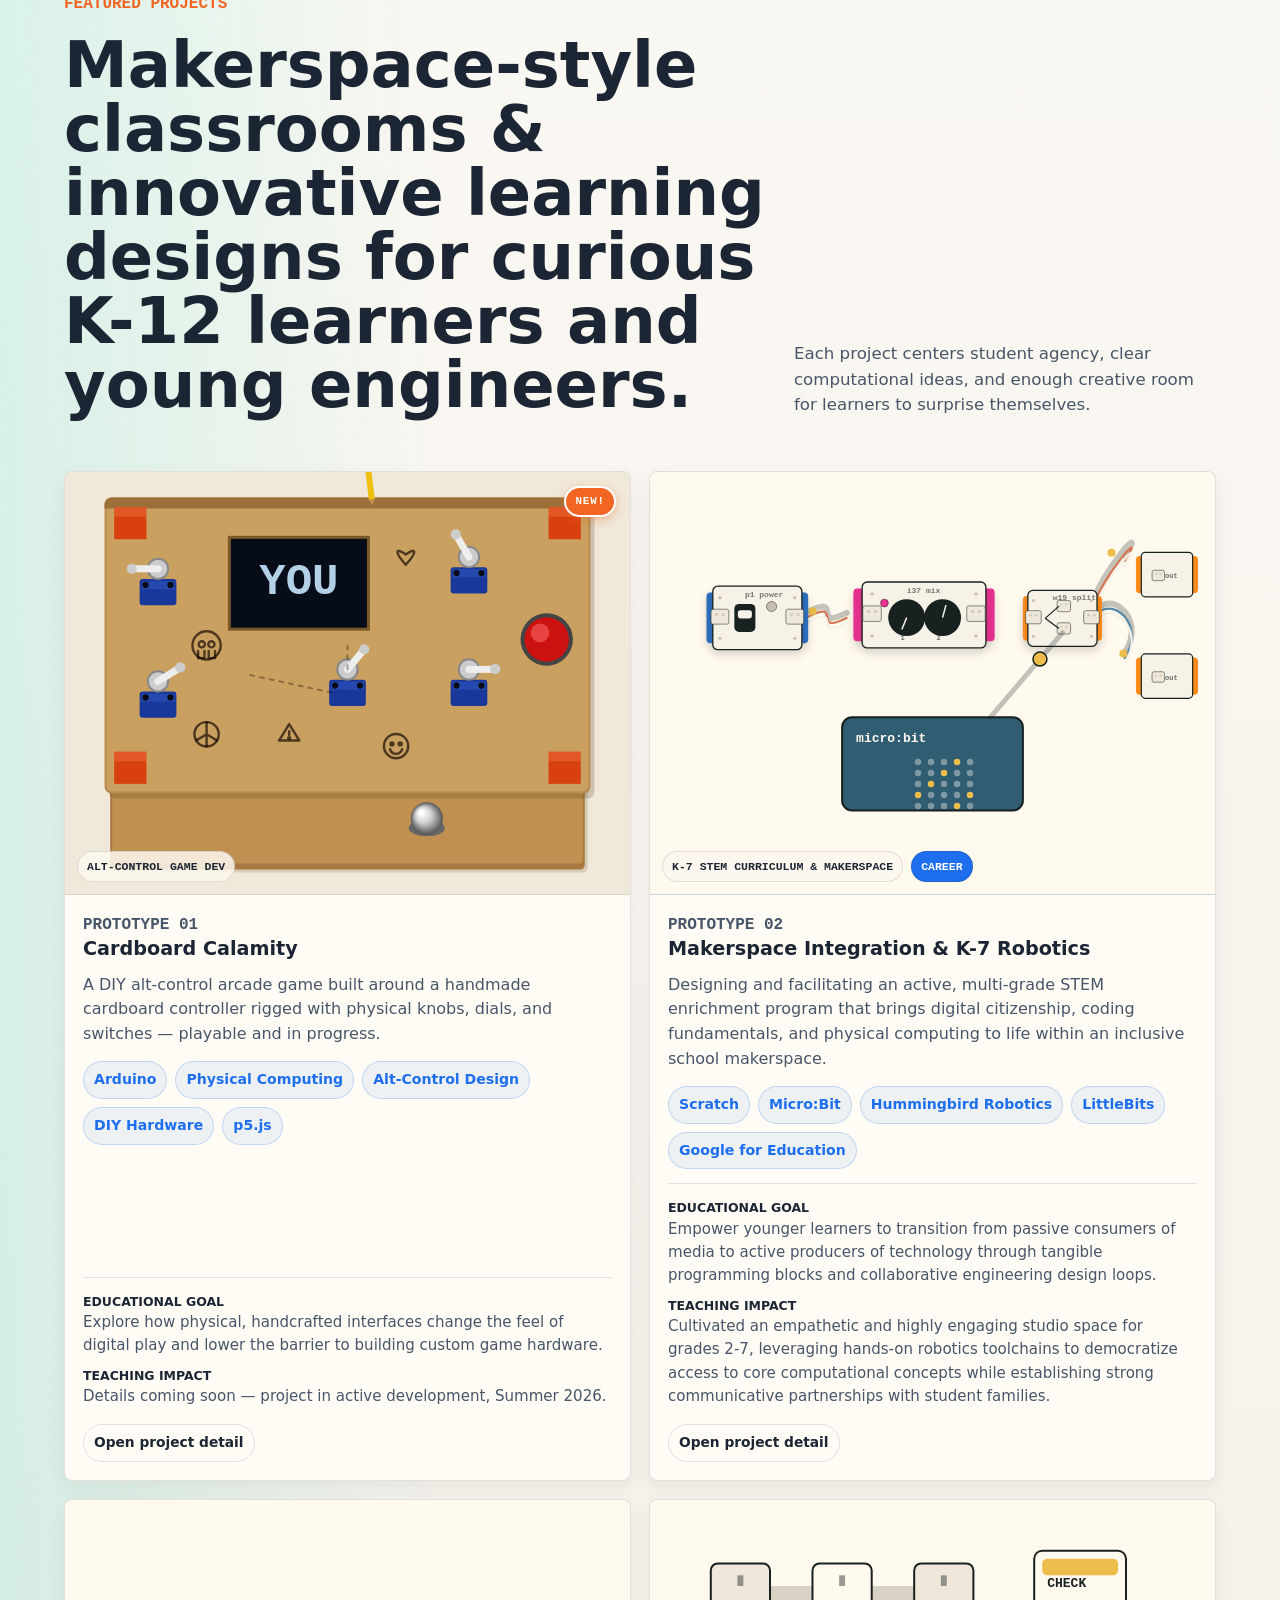
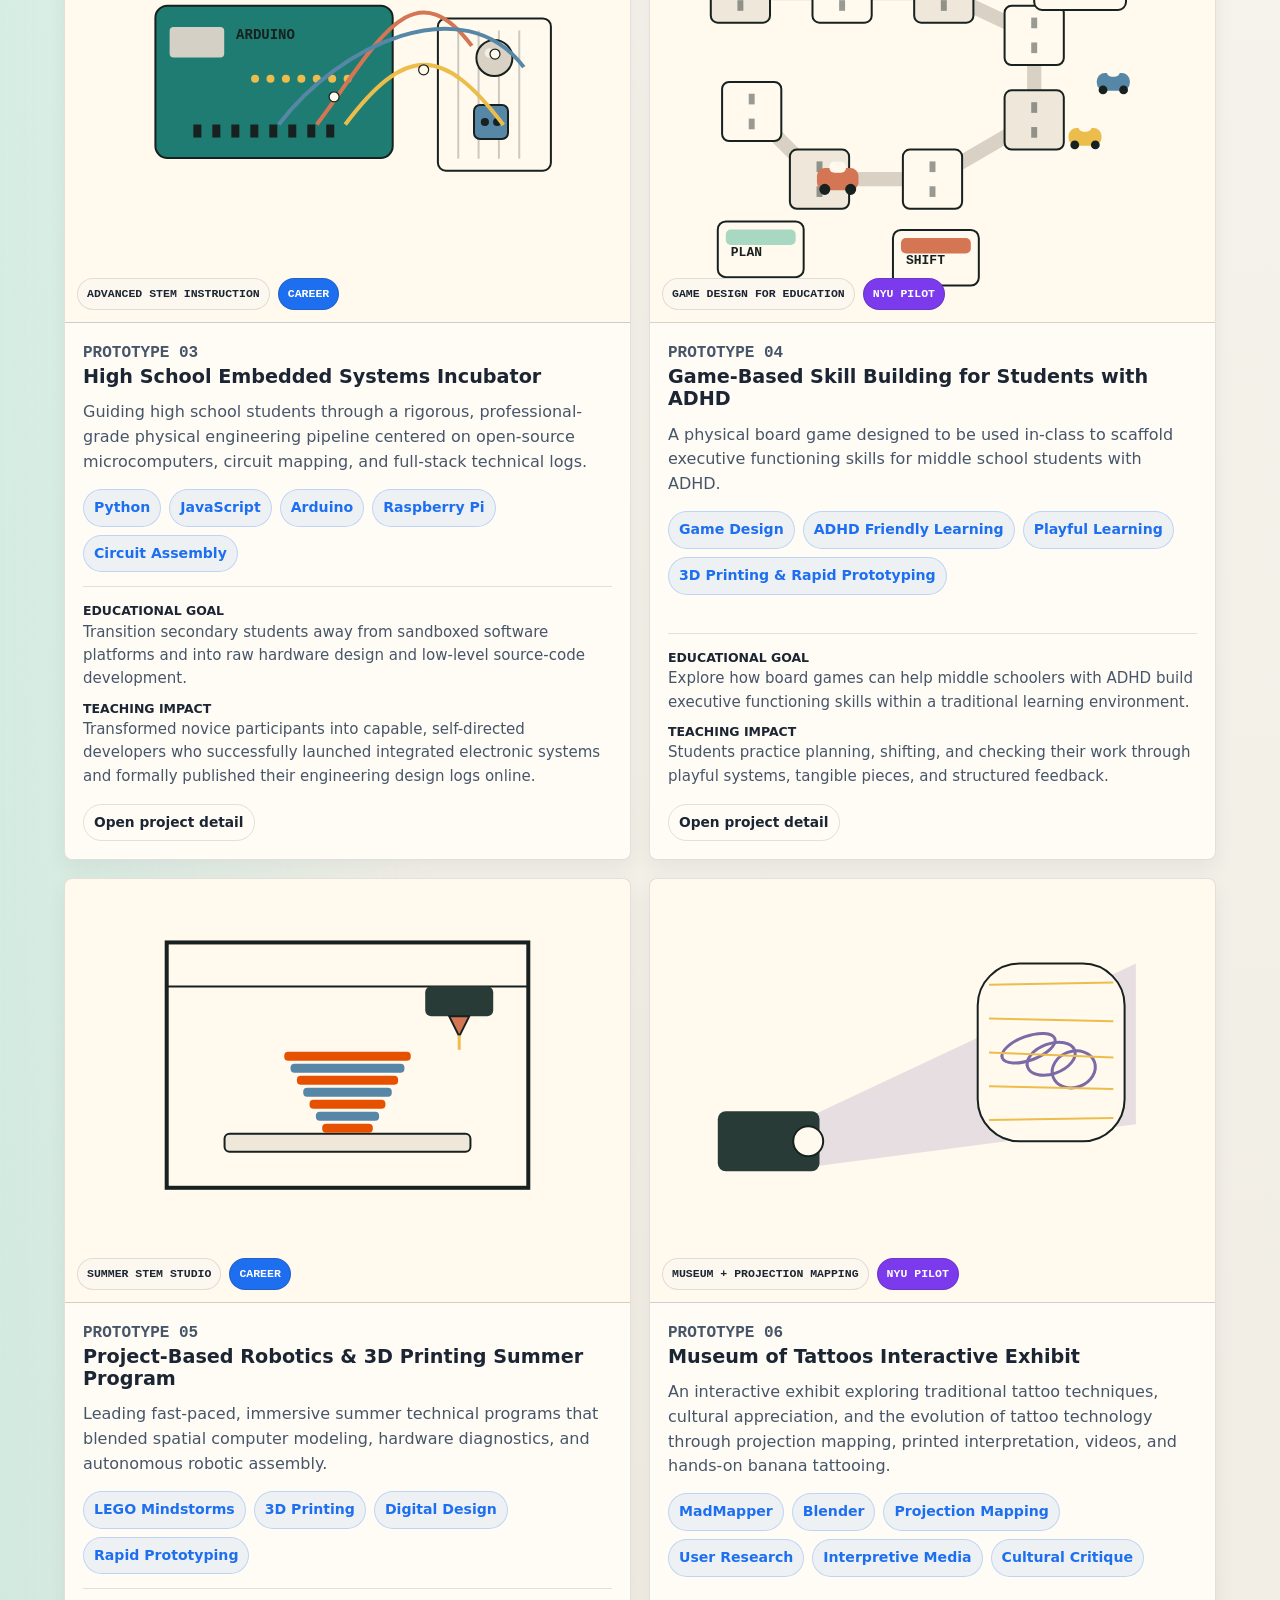
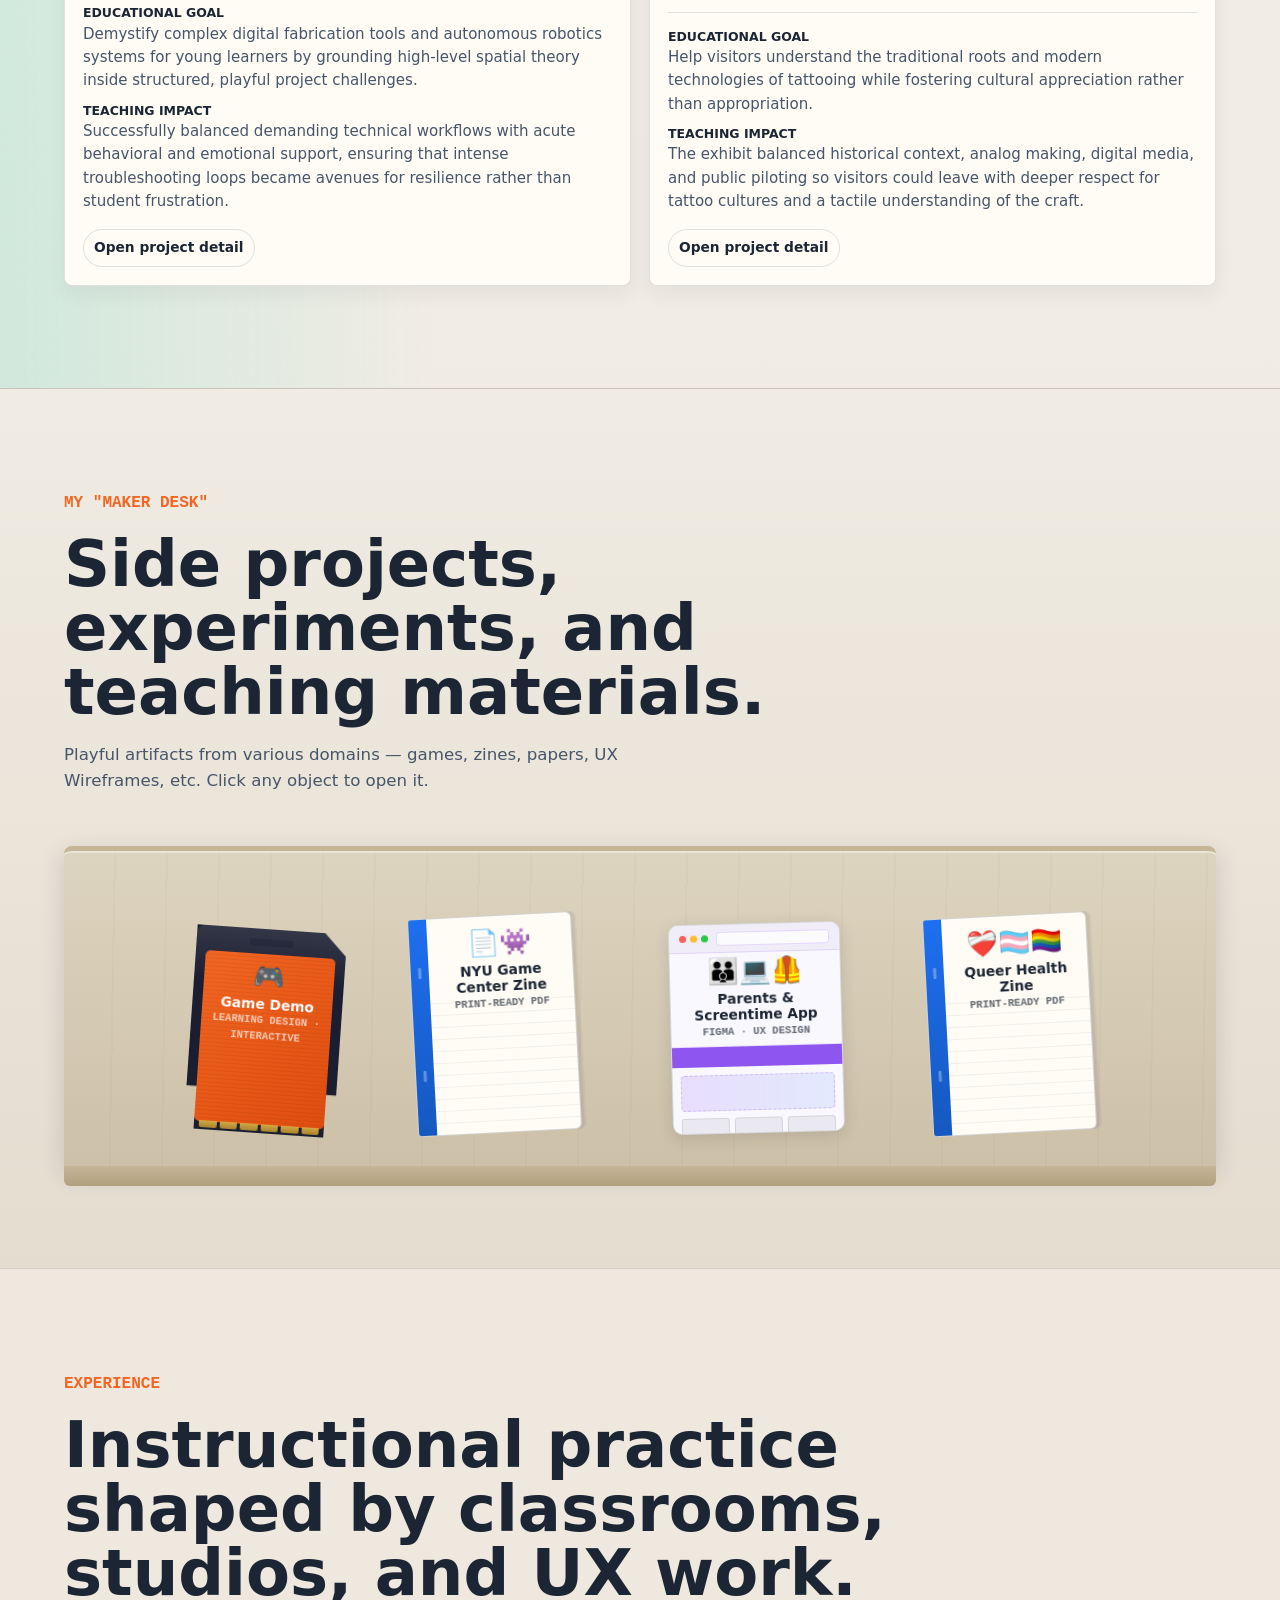
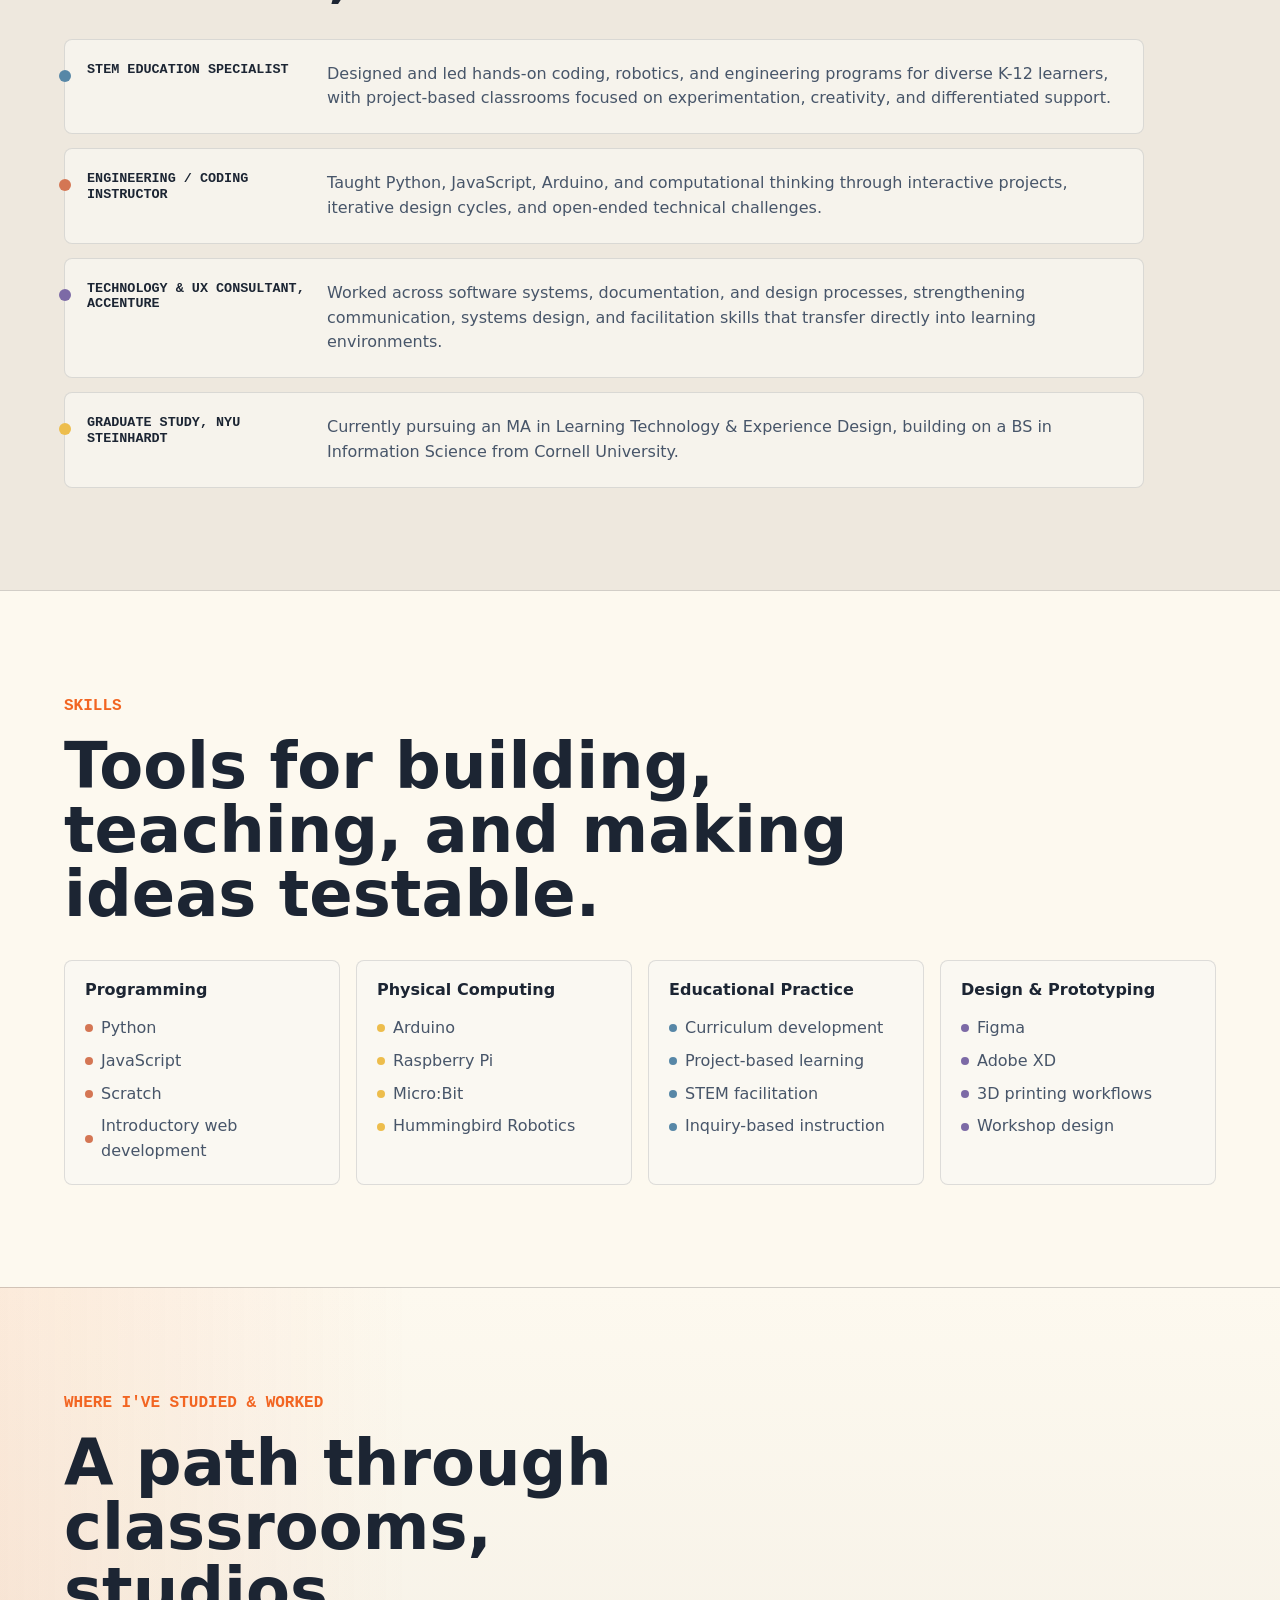
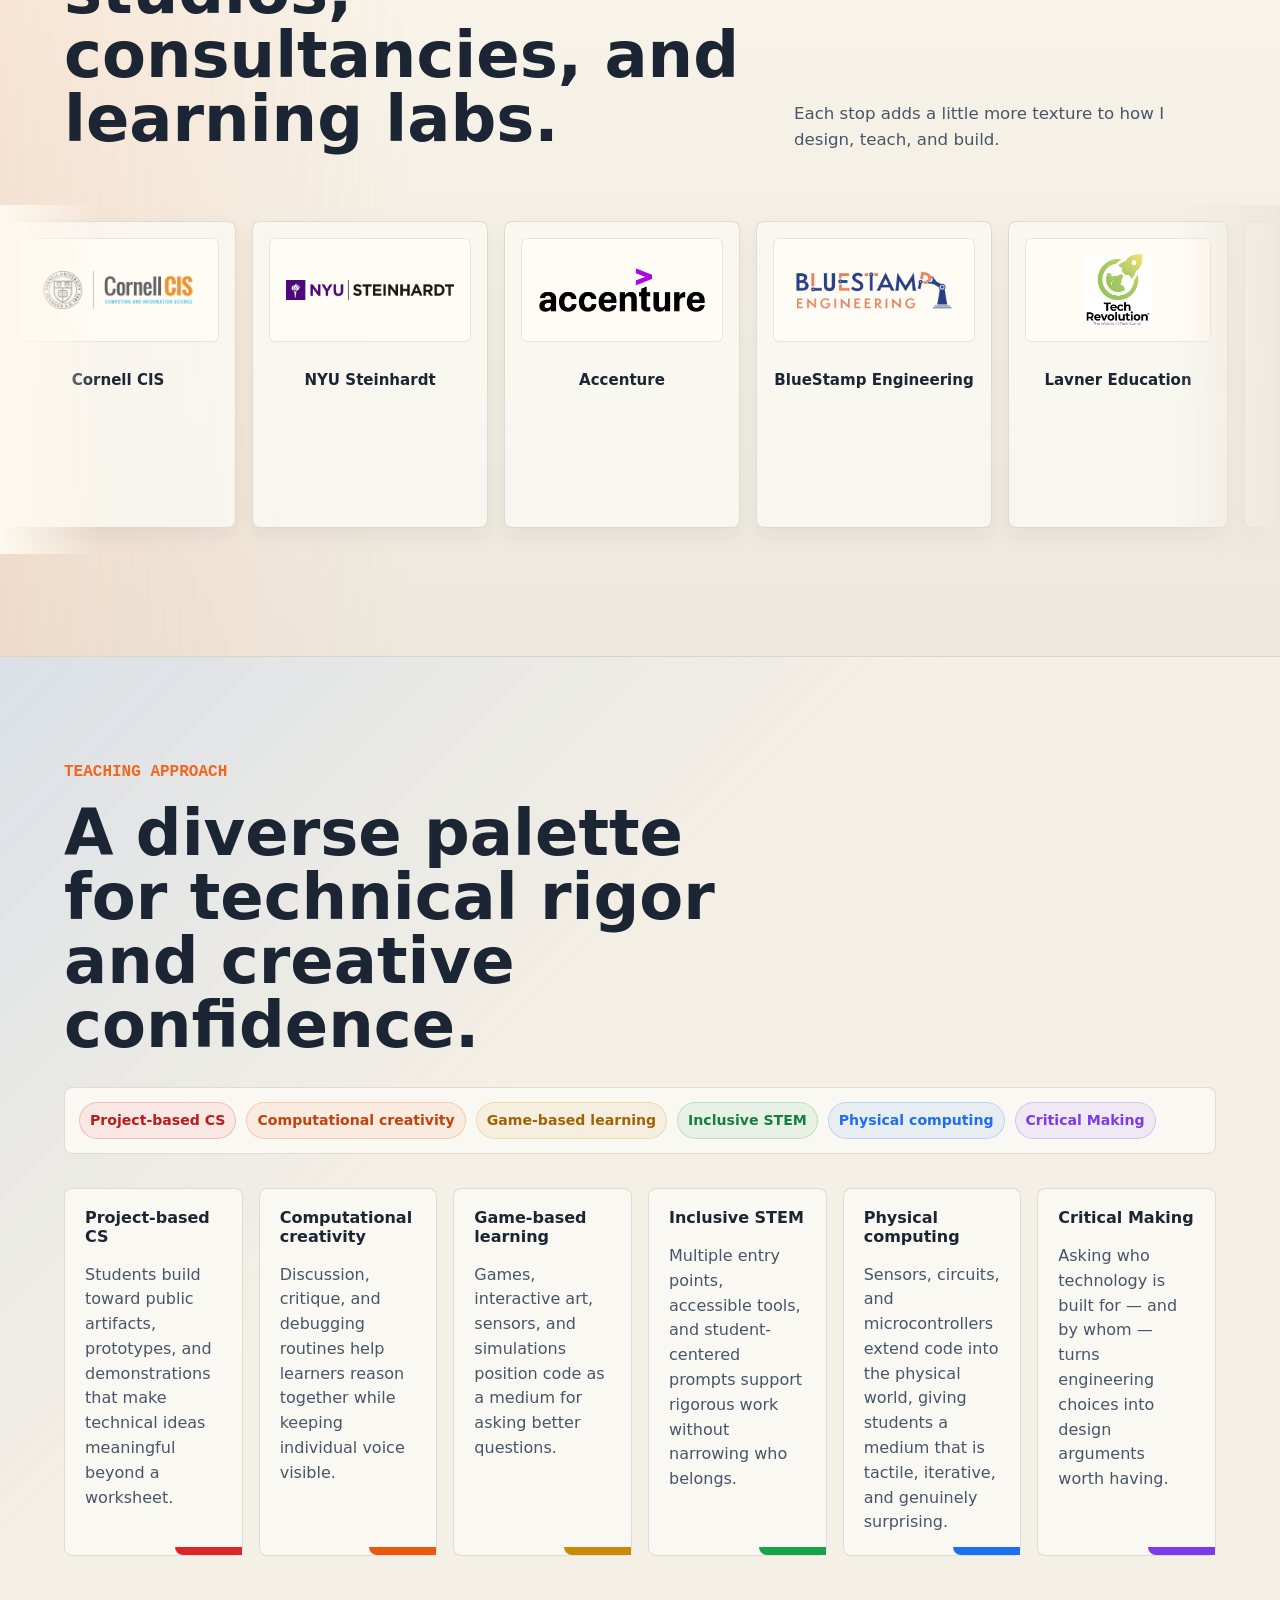
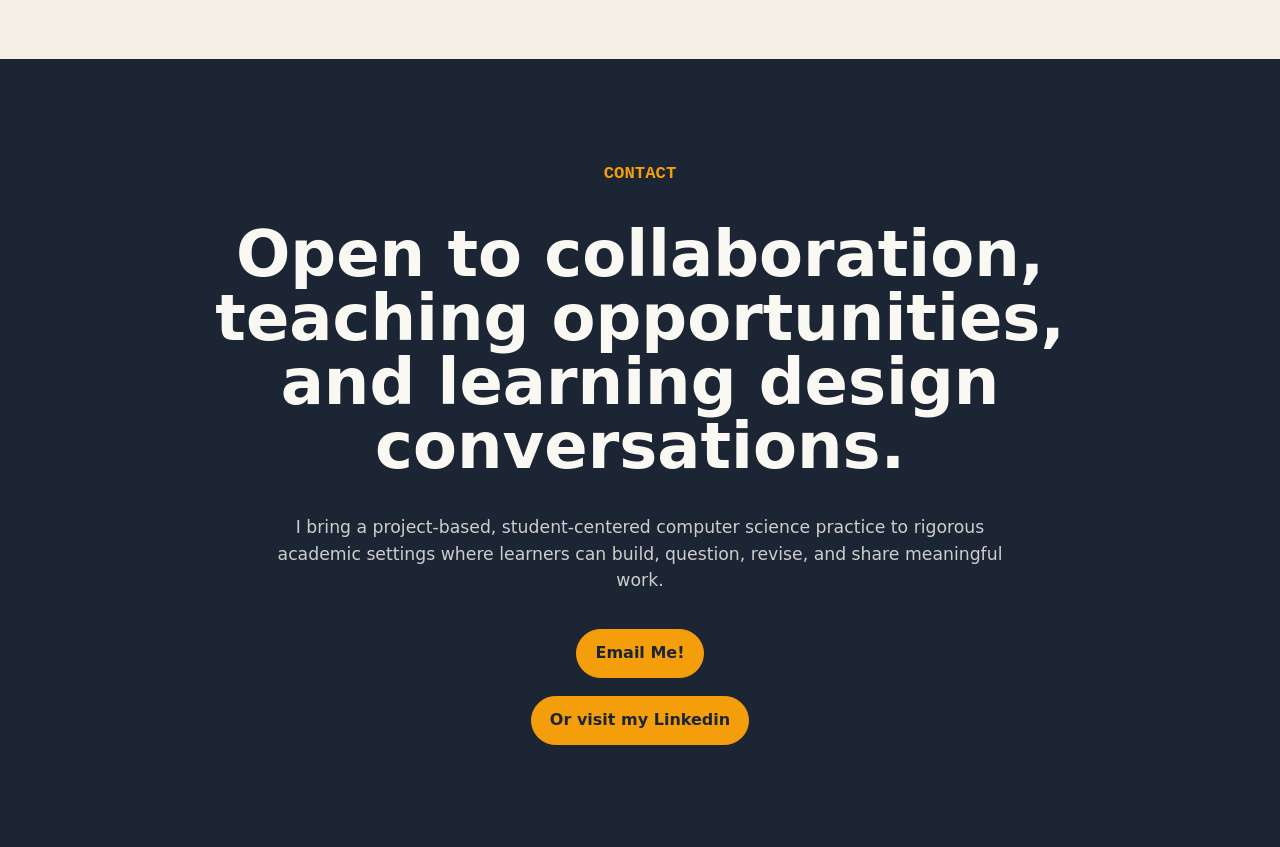
==== commit a703e3e2: "Updated with added cardboard calamity section" ====
--- a/index.html
+++ b/index.html
@@ -161,7 +161,7 @@
             <!-- Set data-src to a Figma embed URL, hosted prototype, etc.   -->
             <button class="desk-object desk-prototype"
                     role="listitem"
-                    data-src=""
+                    data-src="https://embed.figma.com/proto/Uu5e5HB8y1n7HfkfxKP14g/Prototype_1--Copy-?node-id=7-4&p=f&viewport=567%2C361%2C0.29&scaling=scale-down&content-scaling=fixed&starting-point-node-id=7%3A4&show-proto-sidebar=1&page-id=0%3A1&embed-host=share"
                     data-label="UX Prototype"
                     aria-label="Open: UX Prototype"
                     type="button">
--- a/styles.css
+++ b/styles.css
@@ -379,7 +379,7 @@
 .project-grid {
   display: grid;
   gap: 18px;
-  grid-template-columns: repeat(5, minmax(240px, 1fr));
+  grid-template-columns: repeat(4, minmax(240px, 1fr));
   margin-top: 36px;
 }
 
@@ -507,6 +507,32 @@
   font-weight: 800;
   margin-top: 2px;
   padding: 7px 10px;
+}
+
+/* "NEW!" sticker badge — floats in the top-right of the project card canvas area */
+.project-new-badge {
+  animation: new-badge-bob 2.4s ease-in-out infinite;
+  background: var(--clay);
+  border: 2.5px solid #fff;
+  border-radius: 999px;
+  box-shadow: 0 3px 10px rgba(242, 101, 34, 0.38);
+  color: #fff;
+  font-family: ui-monospace, SFMono-Regular, Menlo, Consolas, monospace;
+  font-size: 0.68rem;
+  font-weight: 900;
+  letter-spacing: 0.08em;
+  padding: 5px 9px;
+  pointer-events: none;
+  position: absolute;
+  right: 14px;
+  text-transform: uppercase;
+  top: 14px;
+  z-index: 3;
+}
+
+@keyframes new-badge-bob {
+  0%, 100% { transform: translateY(0)   rotate(-4deg); }
+  50%       { transform: translateY(-5px) rotate(3deg); }
 }
 
 .tag-list {
